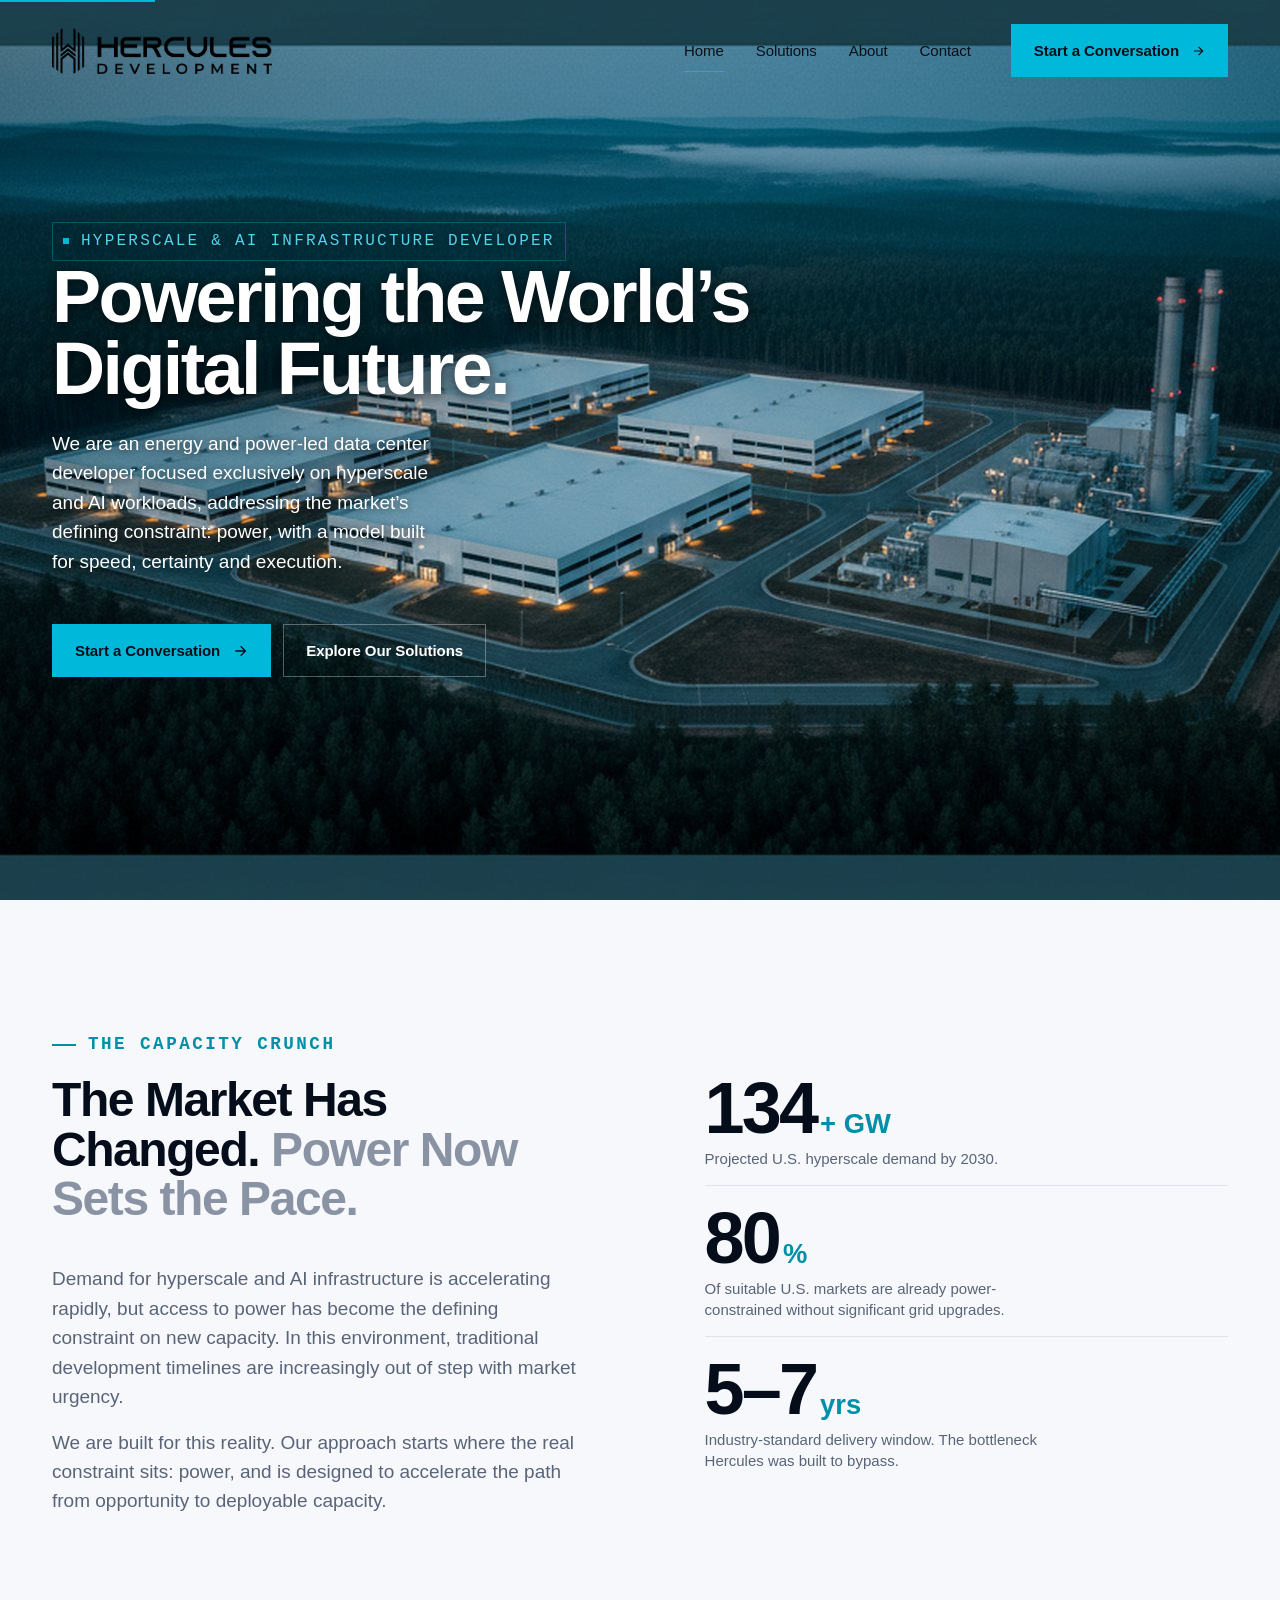
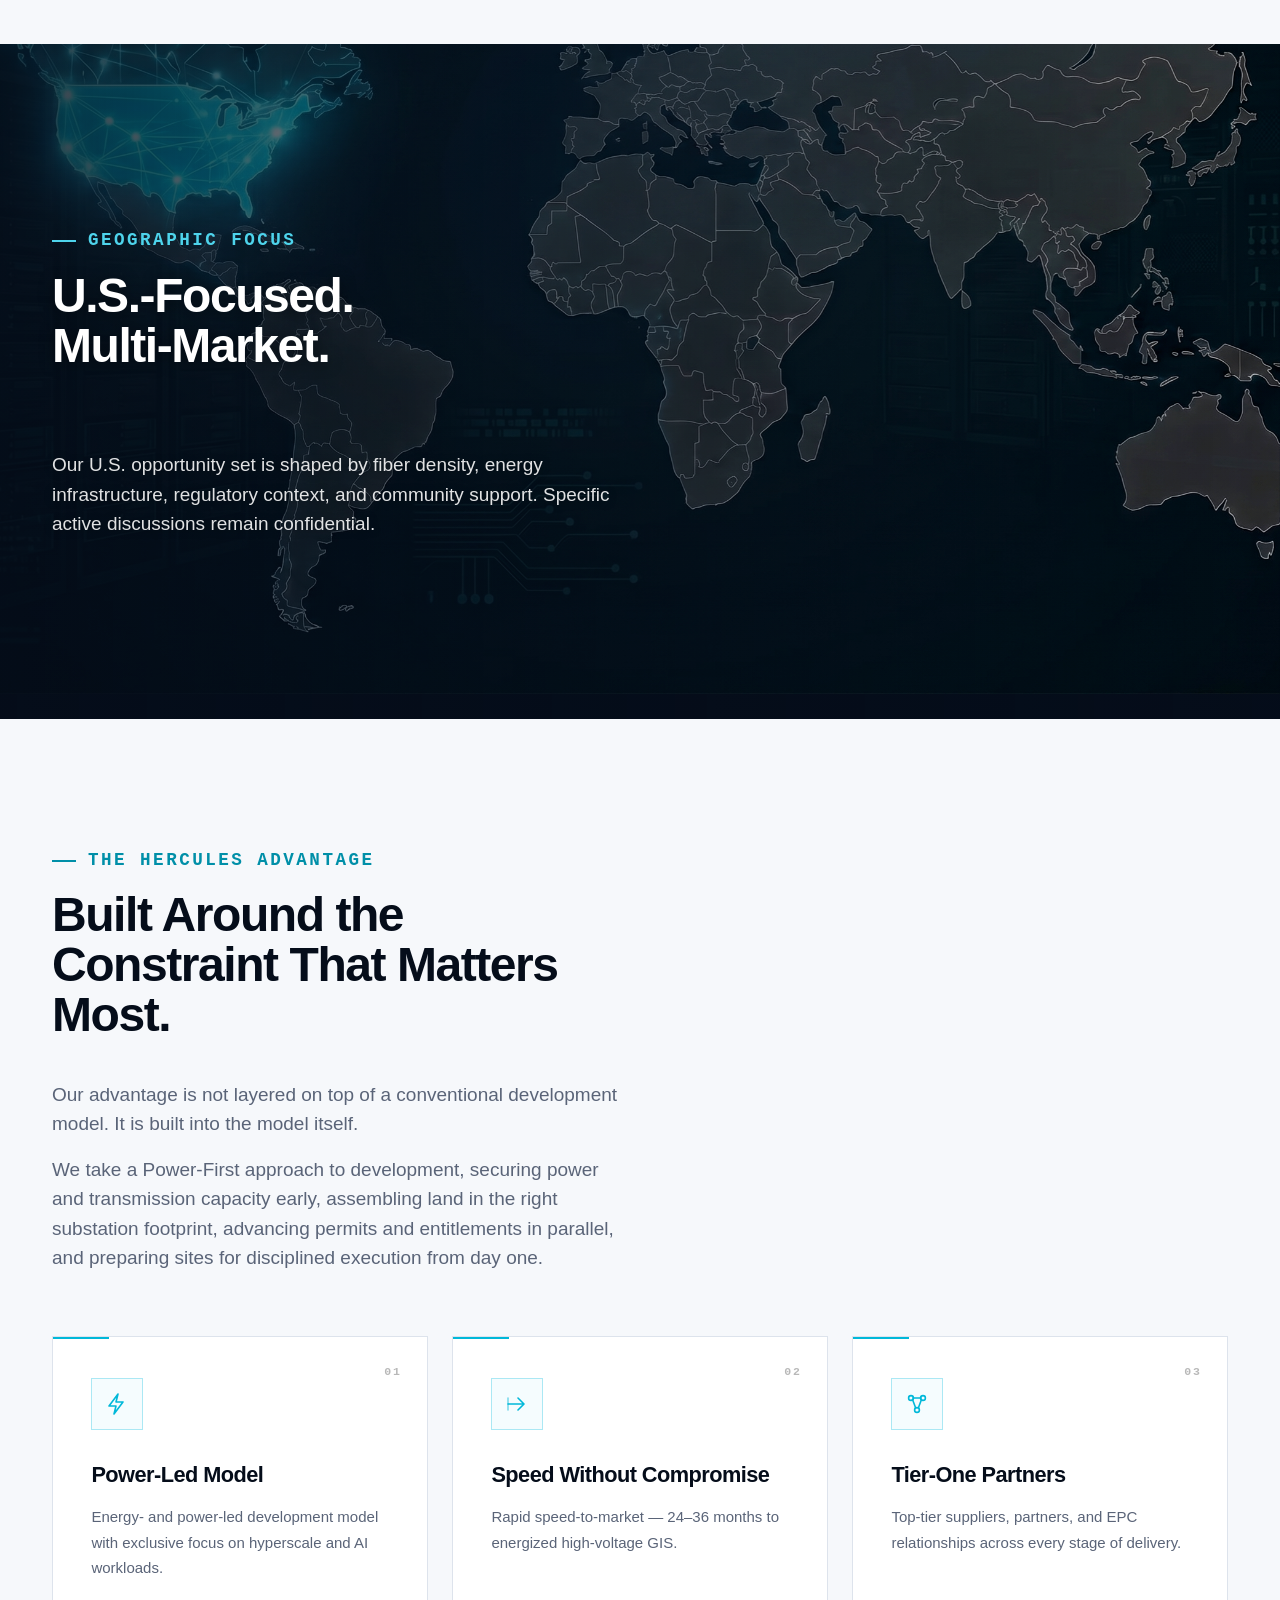
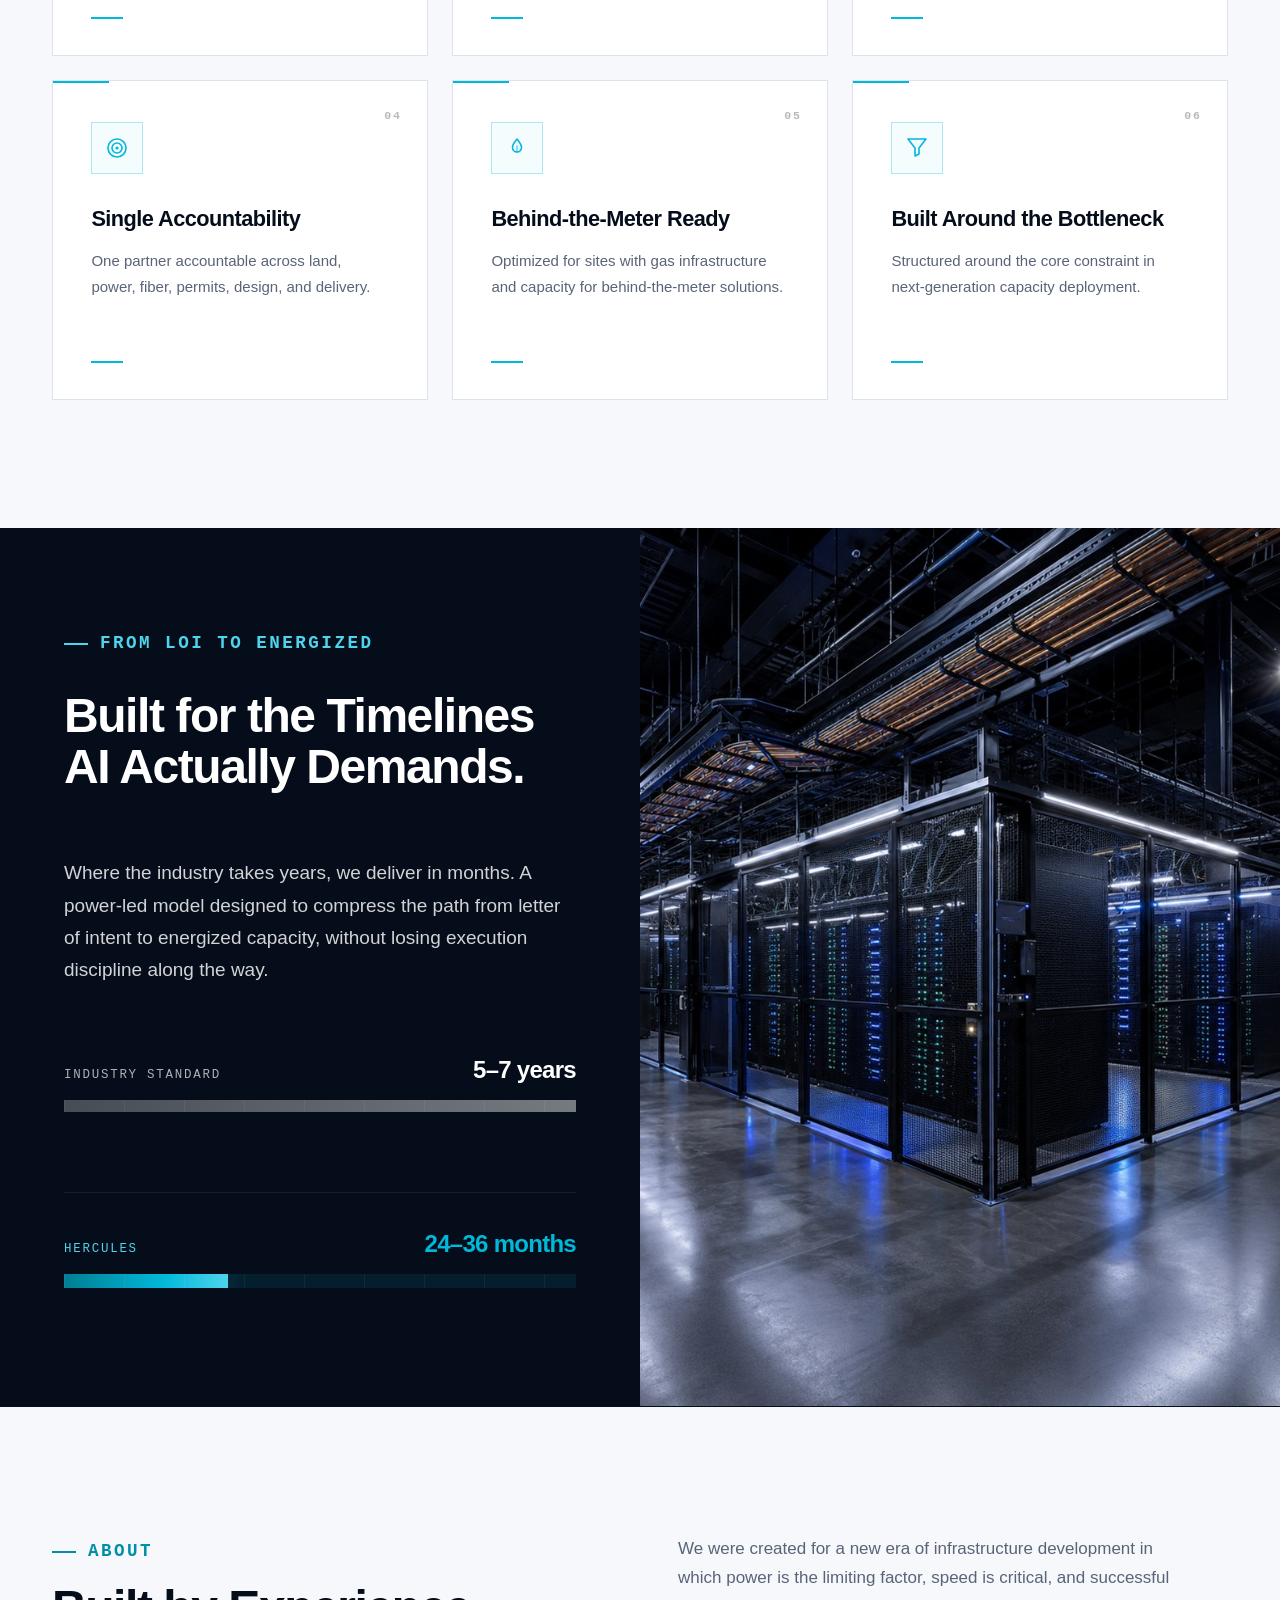
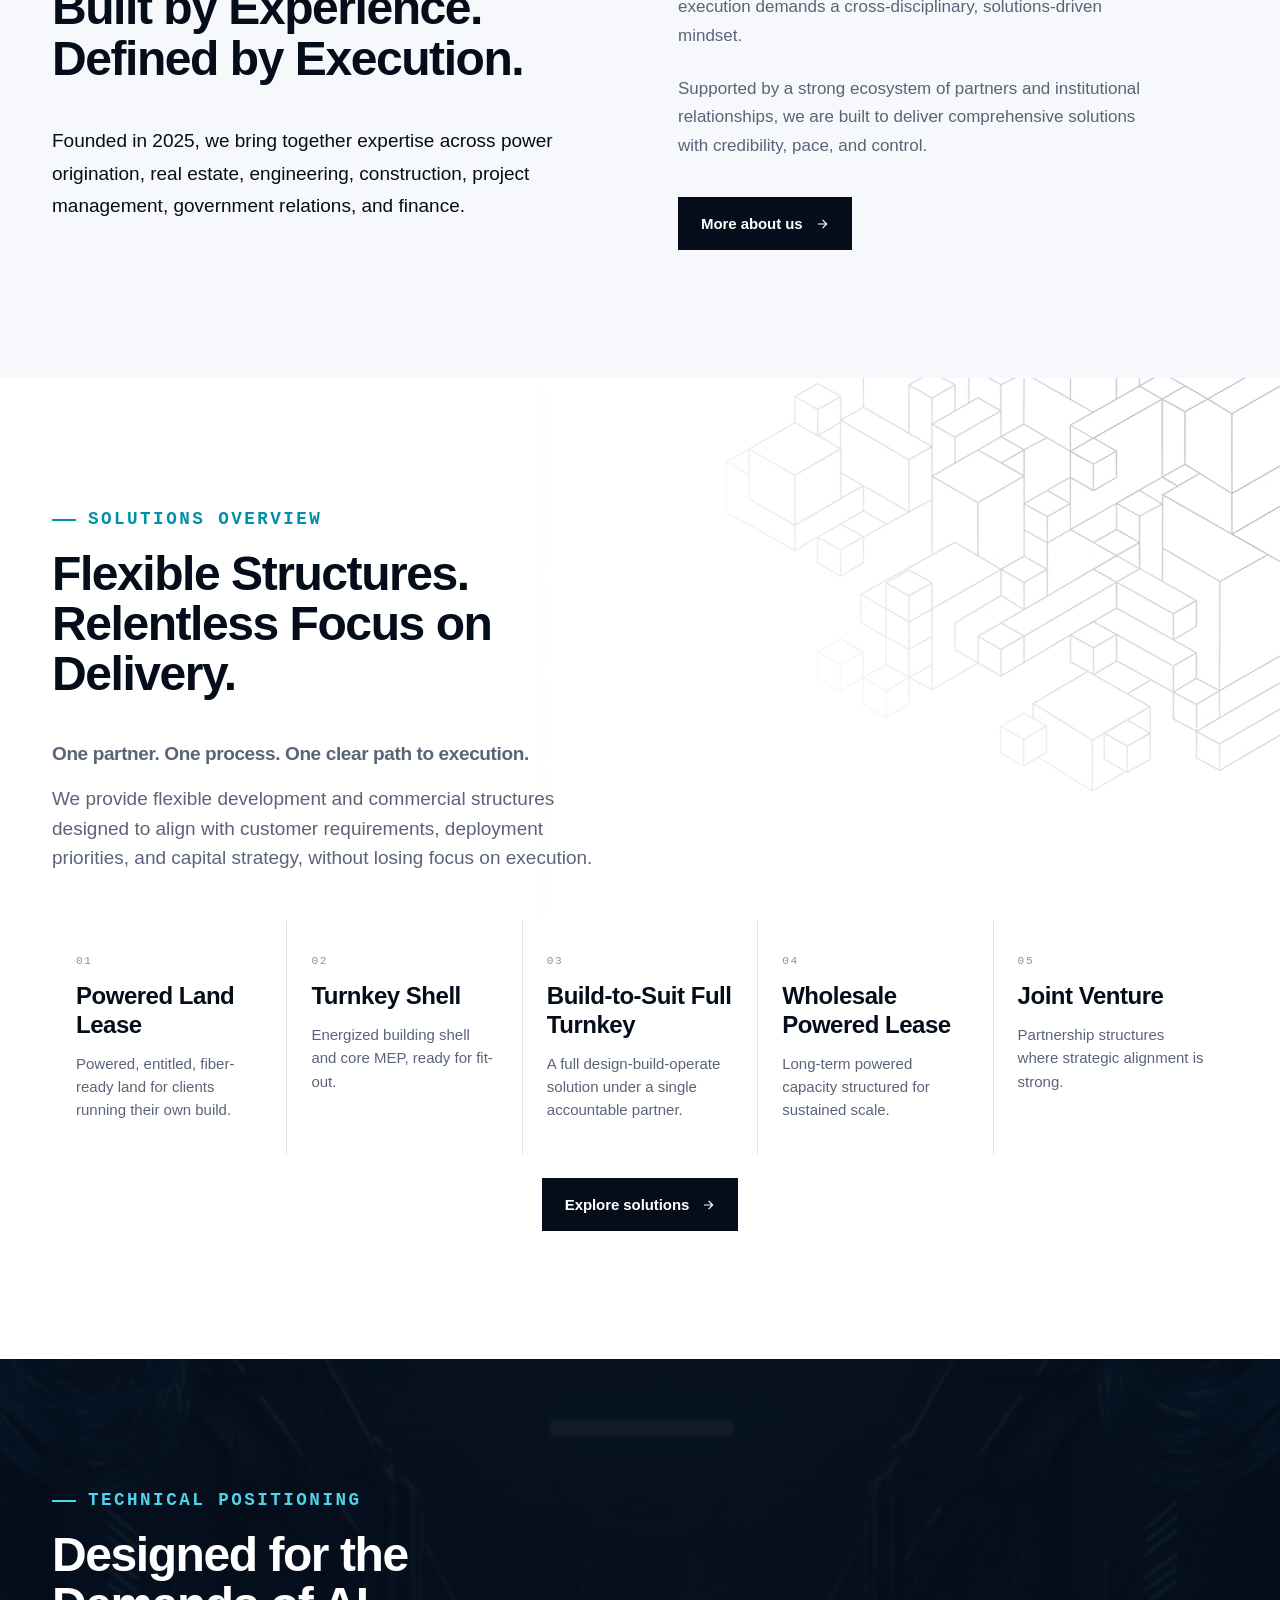
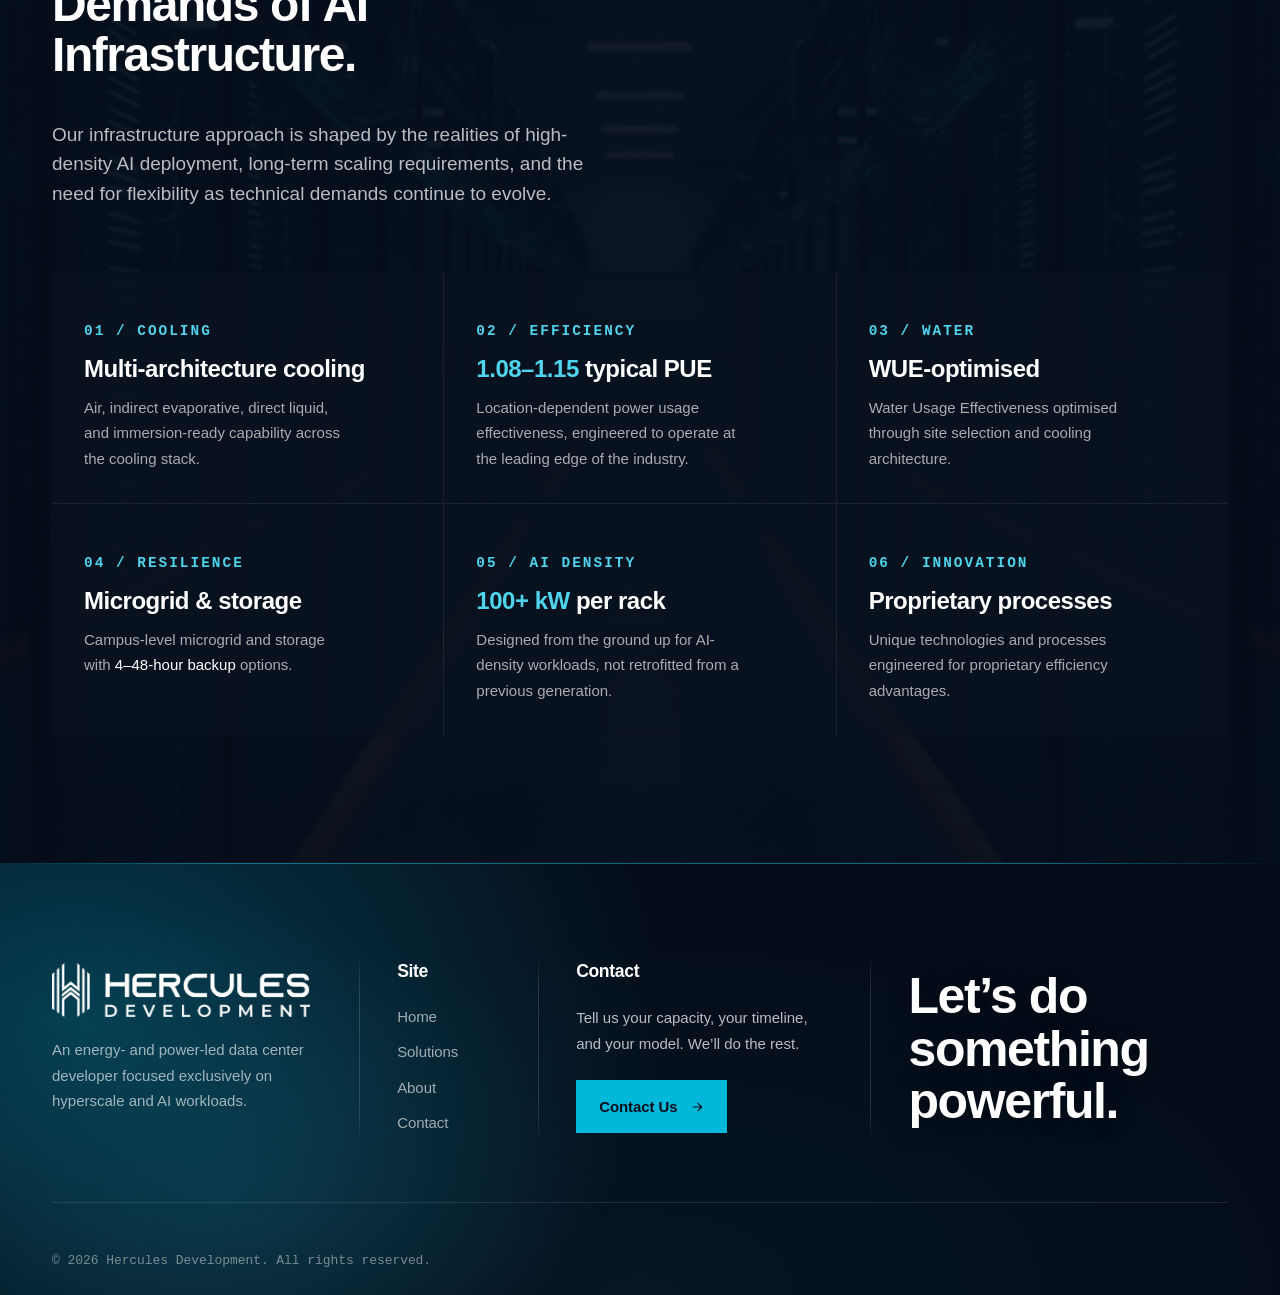
==== index.html @ 0f52dad1 "Initial commit — Hercules Development bespoke v3" ====
<!doctype html>
<html lang="en">
<head>
  <meta charset="utf-8">
  <meta name="viewport" content="width=device-width,initial-scale=1">
  <title>Hercules Development — Powering the World&rsquo;s Digital Future</title>
  <meta name="description" content="An energy and power-led data center developer focused exclusively on hyperscale and AI workloads. Built for speed, certainty, and execution.">
  <link rel="icon" type="image/png" href="images/logo.png">
  <link rel="preconnect" href="https://fonts.googleapis.com">
  <link rel="preconnect" href="https://fonts.gstatic.com" crossorigin>
  <link rel="stylesheet" href="css/app.css">
</head>
<body class="page-home">

<a href="#main" class="skip">Skip to content</a>

<!-- nav -->
<header class="nav nav--floating">
  <div class="frame nav__inner">
    <a href="index.html" class="nav__brand" aria-label="Hercules Development home">
      <img src="images/logo/hercules-logo-full-white.png" alt="Hercules Development">
    </a>
    <nav class="nav__links" aria-label="Primary">
      <a href="index.html" class="nav__link" aria-current="page">Home</a>
      <a href="solutions.html" class="nav__link">Solutions</a>
      <a href="about.html" class="nav__link">About</a>
      <a href="contact.html" class="nav__link">Contact</a>
      <a href="contact.html" class="btn btn--primary nav__cta">Start a Conversation<svg class="btn__arrow" width="14" height="14" viewBox="0 0 24 24" fill="none" stroke="currentColor" stroke-width="2"><path d="M5 12h14M13 5l7 7-7 7"/></svg></a>
    </nav>
    <button class="nav-toggle" aria-expanded="false" aria-controls="mobile-drawer" aria-label="Open menu">
      <span></span><span></span><span></span>
    </button>
  </div>
</header>

<div class="nav-mobile" id="mobile-drawer" aria-hidden="true">
  <a href="index.html">Home</a>
  <a href="solutions.html">Solutions</a>
  <a href="about.html">About</a>
  <a href="contact.html">Contact</a>
</div>

<main id="main">

  <!-- hero -->
  <section class="hero">
    <div class="hero__media">
      <video src="video/video.mp4" poster="images/hero-campus.jpg" muted autoplay loop playsinline preload="auto" aria-hidden="true"></video>
    </div>
    <div class="frame hero__inner">
      <div>
        <span class="tag reveal reveal--up">Hyperscale & AI Infrastructure Developer</span>
        <h1 class="hero__heading">Powering the World&rsquo;s<br>Digital Future.</h1>
        <p class="hero__sub reveal reveal--up">We are an energy and power-led data center developer focused exclusively on hyperscale and AI workloads, addressing the market&rsquo;s defining constraint: power, with a model built for speed, certainty and execution.</p>
        <div class="hero__actions reveal reveal--up">
          <a href="contact.html" class="btn btn--primary">Start a Conversation<svg class="btn__arrow" width="16" height="16" viewBox="0 0 24 24" fill="none" stroke="currentColor" stroke-width="2"><path d="M5 12h14M13 5l7 7-7 7"/></svg></a>
          <a href="solutions.html" class="btn btn--ghost">Explore Our Solutions</a>
        </div>
      </div>
    </div>
  </section>

  <!-- capacity crunch -->
  <section class="stage stage--paper2 capacity-section">
    <div class="frame">
      <div class="capacity-split">
        <div class="capacity-split__copy reveal reveal--left">
          <span class="eyebrow">The Capacity Crunch</span>
          <h2>The Market Has Changed. <span class="h2-mute">Power Now Sets the Pace.</span></h2>
          <p class="lede">Demand for hyperscale and AI infrastructure is accelerating rapidly, but access to power has become the defining constraint on new capacity. In this environment, traditional development timelines are increasingly out of step with market urgency.</p>
          <p class="lede" style="margin-top: var(--s-4)">We are built for this reality. Our approach starts where the real constraint sits: power, and is designed to accelerate the path from opportunity to deployable capacity.</p>
        </div>
        <div class="capacity-stats stagger stagger--up">
          <div class="capacity-stats__row">
            <div class="megastat__num" data-target="134" data-suffix="<sup>+ GW</sup>">134<sup>+ GW</sup></div>
            <div class="megastat__lbl">Projected U.S. hyperscale demand by 2030.</div>
          </div>
          <div class="capacity-stats__row">
            <div class="megastat__num" data-target="80" data-suffix="<sup>%</sup>">80<sup>%</sup></div>
            <div class="megastat__lbl">Of suitable U.S. markets are already power-constrained without significant grid upgrades.</div>
          </div>
          <div class="capacity-stats__row">
            <div class="megastat__num" data-target="7" data-prefix="5&ndash;" data-suffix="<sup>yrs</sup>">5&ndash;7<sup>yrs</sup></div>
            <div class="megastat__lbl">Industry-standard delivery window. The bottleneck Hercules was built to bypass.</div>
          </div>
        </div>
      </div>
    </div>
  </section>

  <!-- US-focused, multi-market — map with overlaid heading + parallax -->
  <section class="map-section">
    <figure class="worldmap worldmap--hero" aria-label="Stylised map indicating United States geographic focus">
      <img class="worldmap__base" src="images/us-map.jpg" alt="" aria-hidden="true" data-parallax data-parallax-range="320">
      <div class="worldmap__overlay">
        <div class="frame">
          <div class="worldmap__copy reveal reveal--up">
            <span class="eyebrow eyebrow--inv">Geographic Focus</span>
            <h2>U.S.-Focused.<br>Multi-Market.</h2>
            <p class="lede">Our U.S. opportunity set is shaped by fiber density, energy infrastructure, regulatory context, and community support. Specific active discussions remain confidential.</p>
          </div>
        </div>
      </div>
    </figure>
  </section>

  <!-- The Hercules Advantage -->
  <section class="stage stage--paper2 advantage-section">
    <div class="frame">
      <div class="h-stack reveal reveal--up advantage-section__head">
        <span class="eyebrow">The Hercules Advantage</span>
        <h2>Built Around the Constraint That Matters Most.</h2>
        <p class="lede">Our advantage is not layered on top of a conventional development model. It is built into the model itself.</p>
        <p class="lede" style="margin-top: var(--s-4)">We take a Power-First approach to development, securing power and transmission capacity early, assembling land in the right substation footprint, advancing permits and entitlements in parallel, and preparing sites for disciplined execution from day one.</p>
      </div>
      <div class="advantage stagger stagger--up">
        <article class="advantage__cell" data-num="01">
          <span class="advantage__icon" aria-hidden="true">
            <svg viewBox="0 0 24 24" fill="none" stroke="currentColor" stroke-width="1.6" stroke-linecap="round" stroke-linejoin="round"><path d="M13 2 4 14h7l-2 8 9-12h-7l2-8z"/></svg>
          </span>
          <h3 class="advantage__title">Power-Led Model</h3>
          <p class="advantage__text">Energy- and power-led development model with exclusive focus on hyperscale and AI workloads.</p>
          <span class="advantage__rule" aria-hidden="true"></span>
        </article>
        <article class="advantage__cell" data-num="02">
          <span class="advantage__icon" aria-hidden="true">
            <svg viewBox="0 0 24 24" fill="none" stroke="currentColor" stroke-width="1.6" stroke-linecap="round" stroke-linejoin="round"><path d="M3 12h14M13 6l6 6-6 6"/><path d="M3 6v12" opacity="0.5"/></svg>
          </span>
          <h3 class="advantage__title">Speed Without Compromise</h3>
          <p class="advantage__text">Rapid speed-to-market &mdash; 24&ndash;36 months to energized high-voltage GIS.</p>
          <span class="advantage__rule" aria-hidden="true"></span>
        </article>
        <article class="advantage__cell" data-num="03">
          <span class="advantage__icon" aria-hidden="true">
            <svg viewBox="0 0 24 24" fill="none" stroke="currentColor" stroke-width="1.6" stroke-linecap="round" stroke-linejoin="round"><circle cx="6" cy="6" r="2.4"/><circle cx="18" cy="6" r="2.4"/><circle cx="12" cy="18" r="2.4"/><path d="M7.5 7.5l3 8M16.5 7.5l-3 8M8 6h8"/></svg>
          </span>
          <h3 class="advantage__title">Tier-One Partners</h3>
          <p class="advantage__text">Top-tier suppliers, partners, and EPC relationships across every stage of delivery.</p>
          <span class="advantage__rule" aria-hidden="true"></span>
        </article>
        <article class="advantage__cell" data-num="04">
          <span class="advantage__icon" aria-hidden="true">
            <svg viewBox="0 0 24 24" fill="none" stroke="currentColor" stroke-width="1.6" stroke-linecap="round" stroke-linejoin="round"><circle cx="12" cy="12" r="9"/><circle cx="12" cy="12" r="5"/><circle cx="12" cy="12" r="1.6" fill="currentColor" stroke="none"/></svg>
          </span>
          <h3 class="advantage__title">Single Accountability</h3>
          <p class="advantage__text">One partner accountable across land, power, fiber, permits, design, and delivery.</p>
          <span class="advantage__rule" aria-hidden="true"></span>
        </article>
        <article class="advantage__cell" data-num="05">
          <span class="advantage__icon" aria-hidden="true">
            <svg viewBox="0 0 24 24" fill="none" stroke="currentColor" stroke-width="1.6" stroke-linecap="round" stroke-linejoin="round"><path d="M12 3c2.5 3 4.5 5.5 4.5 8.5a4.5 4.5 0 1 1-9 0c0-3 2-5.5 4.5-8.5z"/><path d="M12 10v6" opacity="0.55"/></svg>
          </span>
          <h3 class="advantage__title">Behind-the-Meter Ready</h3>
          <p class="advantage__text">Optimized for sites with gas infrastructure and capacity for behind-the-meter solutions.</p>
          <span class="advantage__rule" aria-hidden="true"></span>
        </article>
        <article class="advantage__cell" data-num="06">
          <span class="advantage__icon" aria-hidden="true">
            <svg viewBox="0 0 24 24" fill="none" stroke="currentColor" stroke-width="1.6" stroke-linecap="round" stroke-linejoin="round"><path d="M3 3h18l-7 9v6l-4 2v-8L3 3z"/></svg>
          </span>
          <h3 class="advantage__title">Built Around the Bottleneck</h3>
          <p class="advantage__text">Structured around the core constraint in next-generation capacity deployment.</p>
          <span class="advantage__rule" aria-hidden="true"></span>
        </article>
      </div>
    </div>
  </section>

  <!-- From LOI to Energized — text left, full-bleed interior image right -->
  <section class="speed-section">
    <div class="speed-section__grid">
      <div class="speed-section__text reveal reveal--left">
        <span class="eyebrow eyebrow--inv">From LOI to Energized</span>
        <h2>Built for the Timelines AI Actually Demands.</h2>
        <p class="lede">Where the industry takes years, we deliver in months. A power-led model designed to compress the path from letter of intent to energized capacity, without losing execution discipline along the way.</p>
        <div class="compare compare--stacked" aria-label="Speed comparison">
          <div class="compare__row">
            <div class="compare__row-head">
              <span class="compare__label">Industry standard</span>
              <span class="compare__val">5&ndash;7 years</span>
            </div>
            <div class="compare__bar" style="--fill: 100%"><div class="compare__fill"></div></div>
          </div>
          <div class="compare__row compare__row--us">
            <div class="compare__row-head">
              <span class="compare__label">Hercules</span>
              <span class="compare__val">24&ndash;36 months</span>
            </div>
            <div class="compare__bar" style="--fill: 32%"><div class="compare__fill"></div></div>
          </div>
        </div>
      </div>
      <div class="speed-section__media reveal reveal--right">
        <img src="images/hcinterior.jpg" alt="">
      </div>
    </div>
  </section>

  <!-- About preview — light section, centred text, no image -->
  <section class="stage stage--paper2 about-section--split">
    <div class="frame">
      <div class="about-split">
        <div class="about-split__left reveal reveal--left">
          <span class="eyebrow">About</span>
          <h2>Built by Experience. Defined by Execution.</h2>
          <p class="lede">Founded in 2025, we bring together expertise across power origination, real estate, engineering, construction, project management, government relations, and finance.</p>
        </div>
        <div class="about-split__right reveal reveal--right">
          <p>We were created for a new era of infrastructure development in which power is the limiting factor, speed is critical, and successful execution demands a cross-disciplinary, solutions-driven mindset.</p>
          <p>Supported by a strong ecosystem of partners and institutional relationships, we are built to deliver comprehensive solutions with credibility, pace, and control.</p>
          <a href="about.html" class="btn btn--ink about-split__cta">More about us<svg class="btn__arrow" width="14" height="14" viewBox="0 0 24 24" fill="none" stroke="currentColor" stroke-width="2"><path d="M5 12h14M13 5l7 7-7 7"/></svg></a>
        </div>
      </div>
    </div>
  </section>

  <!-- solutions overview -->
  <section class="stage solutions-section">
    <div class="solutions-section__pattern" aria-hidden="true"></div>
    <div class="frame">
      <div class="h-stack reveal reveal--right">
        <span class="eyebrow">Solutions Overview</span>
        <h2>Flexible Structures.<br> Relentless Focus on Delivery.</h2>
        <p class="lede closing-line reveal reveal--up">One partner. One process. One clear path to execution.</p>
        <p class="lede">We provide flexible development and commercial structures designed to align with customer requirements, deployment priorities, and capital strategy, without losing focus on execution.</p>
      </div>
      <div class="options stagger stagger--up">
        <article class="option">
          <span class="option__num">1</span>
          <h3 class="option__title">Powered Land Lease</h3>
          <p class="option__text">Powered, entitled, fiber-ready land for clients running their own build.</p>
        </article>
        <article class="option">
          <span class="option__num">2</span>
          <h3 class="option__title">Turnkey Shell</h3>
          <p class="option__text">Energized building shell and core MEP, ready for fit-out.</p>
        </article>
        <article class="option">
          <span class="option__num">3</span>
          <h3 class="option__title">Build-to-Suit Full Turnkey</h3>
          <p class="option__text">A full design-build-operate solution under a single accountable partner.</p>
        </article>
        <article class="option">
          <span class="option__num">4</span>
          <h3 class="option__title">Wholesale Powered Lease</h3>
          <p class="option__text">Long-term powered capacity structured for sustained scale.</p>
        </article>
        <article class="option">
          <span class="option__num">5</span>
          <h3 class="option__title">Joint Venture</h3>
          <p class="option__text">Partnership structures where strategic alignment is strong.</p>
        </article>
      </div>
      <div class="reveal reveal--up" style="margin-top: var(--s-5); display: flex; justify-content: center;">
        <a href="solutions.html" class="btn btn--ink">Explore solutions<svg class="btn__arrow" width="14" height="14" viewBox="0 0 24 24" fill="none" stroke="currentColor" stroke-width="2"><path d="M5 12h14M13 5l7 7-7 7"/></svg></a>
      </div>
    </div>
  </section>

  <!-- technical positioning -->
  <section class="stage stage--inv" style="background-image: linear-gradient(rgba(5,13,26,0.94), rgba(5,13,26,0.97)), url('images/racks-detail.jpg'); background-size: cover; background-position: center;">
    <div class="frame">
      <div class="h-stack reveal reveal--left">
        <span class="eyebrow eyebrow--inv">Technical Positioning</span>
        <h2>Designed for the Demands of AI Infrastructure.</h2>
        <p class="lede" style="color: rgba(255,255,255,0.72)">Our infrastructure approach is shaped by the realities of high-density AI deployment, long-term scaling requirements, and the need for flexibility as technical demands continue to evolve.</p>
      </div>
      <ul class="tech-grid stagger stagger--up">
        <li class="tech-card">
          <span class="tech-card__index">01 / Cooling</span>
          <h3 class="tech-card__label">Multi-architecture cooling</h3>
          <p class="tech-card__body">Air, indirect evaporative, direct liquid, and immersion-ready capability across the cooling stack.</p>
        </li>
        <li class="tech-card">
          <span class="tech-card__index">02 / Efficiency</span>
          <h3 class="tech-card__label"><span class="tech-card__metric">1.08&ndash;1.15</span> typical PUE</h3>
          <p class="tech-card__body">Location-dependent power usage effectiveness, engineered to operate at the leading edge of the industry.</p>
        </li>
        <li class="tech-card">
          <span class="tech-card__index">03 / Water</span>
          <h3 class="tech-card__label">WUE-optimised</h3>
          <p class="tech-card__body">Water Usage Effectiveness optimised through site selection and cooling architecture.</p>
        </li>
        <li class="tech-card">
          <span class="tech-card__index">04 / Resilience</span>
          <h3 class="tech-card__label">Microgrid &amp; storage</h3>
          <p class="tech-card__body">Campus-level microgrid and storage with <span class="tech-card__inline">4&ndash;48&#8209;hour backup</span> options.</p>
        </li>
        <li class="tech-card">
          <span class="tech-card__index">05 / AI Density</span>
          <h3 class="tech-card__label"><span class="tech-card__metric">100+ kW</span> per rack</h3>
          <p class="tech-card__body">Designed from the ground up for AI-density workloads, not retrofitted from a previous generation.</p>
        </li>
        <li class="tech-card">
          <span class="tech-card__index">06 / Innovation</span>
          <h3 class="tech-card__label">Proprietary processes</h3>
          <p class="tech-card__body">Unique technologies and processes engineered for proprietary efficiency advantages.</p>
        </li>
      </ul>
    </div>
  </section>

</main>

<!-- foot -->
<footer class="foot foot--4col">
  <div class="frame">
    <div class="foot__grid">
      <div class="foot__col foot__brand">
        <img src="images/logo/hercules-logo-full-white.png" alt="Hercules Development">
        <p>An energy- and power-led data center developer focused exclusively on hyperscale and AI workloads.</p>
      </div>
      <div class="foot__col foot__nav">
        <h4>Site</h4>
        <ul>
          <li><a href="index.html">Home</a></li>
          <li><a href="solutions.html">Solutions</a></li>
          <li><a href="about.html">About</a></li>
          <li><a href="contact.html">Contact</a></li>
        </ul>
      </div>
      <div class="foot__col foot__contact">
        <h4>Contact</h4>
        <p>Tell us your capacity, your timeline, and your model. We&rsquo;ll do the rest.</p>
        <a href="contact.html" class="btn btn--primary foot__cta-btn">Contact Us<svg class="btn__arrow" width="14" height="14" viewBox="0 0 24 24" fill="none" stroke="currentColor" stroke-width="2"><path d="M5 12h14M13 5l7 7-7 7"/></svg></a>
      </div>
      <div class="foot__col foot__statement">
        <p class="foot__statement-heading">Let&rsquo;s do something powerful.</p>
      </div>
    </div>
    <div class="foot__bottom">
      <span>&copy; <script>document.write(new Date().getFullYear())</script>&nbsp;Hercules Development. All rights reserved.</span>
    </div>
  </div>
</footer>

<script src="js/app.js"></script>
</body>
</html>
---- css/app.css ----
/* =============================================================
   Hercules Development — bespoke build
   No framework. Single file. Token-driven.
   ============================================================= */

/* Geometric pattern in the top-right of the Solutions Overview section */
.solutions-section {
  position: relative;
  overflow: hidden;
}
.solutions-section > .frame {
  position: relative;
  z-index: 1;
}
.solutions-section__pattern {
  position: absolute;
  top: 0;
  right: 0;
  width: clamp(380px, 58%, 920px);
  aspect-ratio: 4 / 3;
  background-image: url("../images/pattern-isometric.png");
  background-size: contain;
  background-position: top right;
  background-repeat: no-repeat;
  opacity: 0.95;
  mix-blend-mode: multiply;
  pointer-events: none;
  z-index: 0;
}
@media (max-width: 720px) {
  .solutions-section__pattern {
    width: 80%;
    opacity: 0.45;
  }
}

/* =============================================================
   Solutions — Delivery Pathways alternating rows with deepening teal
   ============================================================= */
.delivery-section { position: relative; }
.delivery-rows {
  margin-top: var(--s-8);
  display: grid;
  gap: 0;
  border-top: 1px solid var(--line);
}
.delivery-row {
  display: grid;
  grid-template-columns: 1fr 1fr;
  align-items: stretch;
  min-height: clamp(280px, 32vw, 360px);
  border-bottom: 1px solid var(--line);
}
.delivery-row__text {
  display: flex;
  flex-direction: column;
  justify-content: center;
  align-items: flex-start;
  gap: var(--s-3);
  padding: clamp(40px, 5vw, 80px) clamp(28px, 4vw, 64px);
  background: var(--paper);
}
.delivery-row__category {
  font-family: var(--mono);
  font-size: 0.8rem;
  font-weight: 600;
  letter-spacing: var(--tr-meta);
  text-transform: uppercase;
  color: var(--signal-2);
}
.delivery-row__title {
  font-family: var(--display);
  font-size: clamp(1.5rem, 2.4vw, 2.125rem);
  font-weight: 700;
  letter-spacing: -0.025em;
  line-height: 1.12;
  color: var(--ink);
  margin: var(--s-2) 0 var(--s-3) 0;
  max-width: 22ch;
}
.delivery-row__body {
  color: var(--text-mute);
  font-size: var(--t-md);
  line-height: var(--lh-loose);
  margin: 0;
  max-width: 44ch;
}
.delivery-row__panel {
  position: relative;
  display: grid;
  place-items: center;
  overflow: hidden;
}
.delivery-row__big {
  font-family: var(--display);
  font-size: clamp(8rem, 16vw, 14rem);
  font-weight: 800;
  letter-spacing: -0.06em;
  line-height: 0.85;
  color: rgba(255, 255, 255, 0.5);
  user-select: none;
}
/* Progressive teal — lightest at top, full signal at bottom */
.delivery-row--01 .delivery-row__panel { background: #d6f1f7; }
.delivery-row--01 .delivery-row__big   { color: rgba(0, 143, 168, 0.35); }
.delivery-row--02 .delivery-row__panel { background: #a8e1ec; }
.delivery-row--02 .delivery-row__big   { color: rgba(0, 143, 168, 0.42); }
.delivery-row--03 .delivery-row__panel { background: #6dcedf; }
.delivery-row--03 .delivery-row__big   { color: rgba(0, 143, 168, 0.50); }
.delivery-row--04 .delivery-row__panel { background: #2bbed4; }
.delivery-row--04 .delivery-row__big   { color: rgba(255, 255, 255, 0.42); }
.delivery-row--05 .delivery-row__panel { background: var(--signal); }
.delivery-row--05 .delivery-row__big   { color: rgba(255, 255, 255, 0.55); }

/* Mobile / single-column fallback */
@media (max-width: 760px) {
  .delivery-row,
  .delivery-row--02,
  .delivery-row--04 { grid-template-columns: 1fr; min-height: 0; }
  .delivery-row__panel { aspect-ratio: 16 / 7; }
  /* On mobile, panel always renders first regardless of source order */
  .delivery-row { display: flex; flex-direction: column; }
  .delivery-row__panel { order: -1; }
  .delivery-row__big { font-size: clamp(5rem, 18vw, 8rem); }
}

/* =============================================================
   About — 2x2 grid of stylised cells with hairline cross dividers
   ============================================================= */
.about-grid-section { position: relative; padding-block: clamp(72px, 10vw, var(--s-10)); }
.about-grid {
  display: grid;
  grid-template-columns: 1fr;
  gap: 0;
}
@media (min-width: 880px) {
  .about-grid { grid-template-columns: 1fr 1fr; }
}
.about-cell {
  position: relative;
  padding: clamp(40px, 5vw, 72px) clamp(28px, 3.5vw, 56px);
  display: flex;
  flex-direction: column;
  gap: var(--s-4);
  isolation: isolate;
}
.about-cell .eyebrow { margin-bottom: var(--s-3); }
.about-cell__title {
  font-family: var(--display);
  font-size: clamp(1.6rem, 2.4vw, 2.125rem) !important;
  line-height: 1.12 !important;
  letter-spacing: -0.025em;
  color: var(--ink);
  margin: 0 0 var(--s-3) 0 !important;
  max-width: 22ch;
}
.about-cell__lede {
  font-size: var(--t-lg);
  color: var(--ink);
  font-weight: 500;
  line-height: var(--lh-loose);
  margin: 0;
  max-width: 44ch;
}
.about-cell p {
  color: var(--text-mute);
  line-height: var(--lh-loose);
  margin: 0;
  max-width: 48ch;
}
/* horizontal & vertical hairlines (drawn with pseudo-elements so they always span full cells) */
@media (min-width: 880px) {
  .about-cell:nth-child(odd)::after {
    content: "";
    position: absolute;
    top: clamp(40px, 5vw, 72px);
    bottom: clamp(40px, 5vw, 72px);
    right: 0;
    width: 1px;
    background: var(--line);
  }
  .about-cell:nth-child(-n+2)::before {
    content: "";
    position: absolute;
    left: clamp(28px, 3.5vw, 56px);
    right: clamp(28px, 3.5vw, 56px);
    bottom: 0;
    height: 1px;
    background: var(--line);
  }
}

/* =============================================================
   Contact — ph--media hero + 2-col form/aside layout
   ============================================================= */
.contact-section { background: var(--paper-2); }
.contact-grid {
  display: grid;
  grid-template-columns: 1fr;
  gap: clamp(40px, 5vw, 96px);
  align-items: start;
}
@media (min-width: 980px) {
  .contact-grid {
    grid-template-columns: 1.55fr 1fr;
  }
}
.contact-grid__form { position: relative; }
.contact-grid__form .eyebrow { margin-bottom: var(--s-3); }
.contact-grid__form h2 {
  font-size: clamp(1.875rem, 2.6vw, 2.5rem) !important;
  line-height: 1.1 !important;
  margin: 0 0 var(--s-4) 0 !important;
  max-width: 22ch;
}
.contact-grid__lede {
  color: var(--text-mute);
  max-width: 56ch;
  margin: 0 0 var(--s-7);
}
.contact-grid__submit {
  margin-top: var(--s-5);
  width: fit-content;
}
.contact-grid__note {
  color: var(--text-faint);
  font-size: var(--t-xs);
  margin: var(--s-4) 0 0;
}

/* "What to expect" sidebar */
.contact-grid__aside {
  position: relative;
  padding: clamp(28px, 3vw, 44px);
  background: var(--paper);
  border: 1px solid var(--line);
  border-left: 3px solid var(--signal);
}
@media (min-width: 980px) {
  .contact-grid__aside {
    position: sticky;
    top: calc(46px + var(--s-7));      /* stick below the nav while form scrolls */
  }
}
.contact-grid__aside .eyebrow { margin-bottom: var(--s-3); }
.contact-grid__aside-title {
  font-family: var(--display);
  font-size: clamp(1.25rem, 1.6vw, 1.5rem);
  font-weight: 700;
  letter-spacing: -0.02em;
  line-height: 1.18;
  color: var(--ink);
  margin: 0 0 var(--s-5) 0;
}
.contact-aside-list {
  display: grid;
  gap: var(--s-5);
  list-style: none;
  padding: 0;
  margin: 0;
}
.contact-aside-list li {
  display: grid;
  grid-template-columns: 40px 1fr;
  gap: var(--s-4);
  align-items: start;
}
.contact-aside-list__num {
  font-family: var(--display);
  font-size: 1.25rem;
  font-weight: 700;
  letter-spacing: -0.02em;
  color: var(--signal);
  line-height: 1;
  padding-top: 2px;
}
.contact-aside-list li strong {
  display: block;
  font-family: var(--display);
  font-weight: 600;
  font-size: var(--t-md);
  color: var(--ink);
  line-height: 1.2;
  margin-bottom: var(--s-2);
}
.contact-aside-list li p {
  color: var(--text-mute);
  font-size: var(--t-sm);
  line-height: var(--lh-loose);
  margin: 0;
  max-width: 40ch;
}

/* Bolder form field borders (2.5px) + better focus state */
.form--bold .field input,
.form--bold .field textarea {
  border: 2.5px solid var(--line) !important;
  background: var(--paper) !important;
  padding: 14px 16px !important;
  font-size: var(--t-md);
  color: var(--ink);
  transition: border-color 200ms, box-shadow 200ms;
}
.form--bold .field input:hover,
.form--bold .field textarea:hover { border-color: rgba(0, 184, 217, 0.55) !important; }
.form--bold .field input:focus,
.form--bold .field textarea:focus {
  border-color: var(--signal) !important;
  outline: none !important;
  box-shadow: 0 0 0 3px rgba(0, 184, 217, 0.16);
}
.form--bold .field label {
  font-family: var(--mono);
  font-size: 0.72rem;
  font-weight: 600;
  letter-spacing: var(--tr-meta);
  text-transform: uppercase;
  color: var(--text-mute);
  margin-bottom: var(--s-2);
  display: block;
}
.form--bold .form__row {
  display: grid;
  grid-template-columns: 1fr;
  gap: var(--s-4);
  margin-bottom: var(--s-4);
}
@media (min-width: 640px) {
  .form--bold .form__row { grid-template-columns: 1fr 1fr; gap: var(--s-5); }
}
.form--bold .field--full { margin-bottom: 0; }

/* Spacer below contact hero on desktop so the form-card overlap doesn't crash the footer */
@media (min-width: 980px) {
  .contact-hero + .foot--4col {
    padding-top: calc(clamp(80px, 10vw, 160px) + clamp(64px, 7vw, 96px));
  }
}

/* Centered contact hero */
.ph__inner--centered {
  display: block;
  text-align: center;
  max-width: 820px;
  margin-left: auto;
  margin-right: auto;
}
.ph__inner--centered .ph__sub {
  margin-left: auto;
  margin-right: auto;
  max-width: 64ch;
  margin-bottom: clamp(40px, 5vw, 72px);
}
.ph__inner--centered h1,
.ph__inner--centered .tag {
  margin-left: auto;
  margin-right: auto;
}
.ph__inner--centered h1 { max-width: none; }
.contact-ph--centered { padding-bottom: clamp(120px, 14vw, 200px); }

/* Encapsulated form card, overlapping the hero */
.contact-section--card { background: var(--paper-2); }
.contact-section--card .frame { position: relative; }
.contact-card {
  position: relative;
  max-width: 760px;
  margin: clamp(-260px, -18vw, -160px) auto 0;
  background: var(--paper);
  border: 1px solid var(--line);
  border-top: 3px solid var(--signal);
  padding: clamp(28px, 4vw, 56px);
  box-shadow: 0 30px 80px -30px rgba(0, 0, 0, 0.35), 0 12px 30px -12px rgba(0, 0, 0, 0.18);
  z-index: 2;
}
.contact-card .eyebrow { margin-bottom: var(--s-3); display: block; }
.contact-card h2 {
  font-size: clamp(1.875rem, 2.6vw, 2.5rem) !important;
  line-height: 1.1 !important;
  margin: 0 0 var(--s-4) 0 !important;
  max-width: 22ch;
}
.contact-card__lede {
  color: var(--text-mute);
  max-width: 56ch;
  margin: 0 0 var(--s-7);
}

/* Hero heading word-by-word animation (blur + lift + fade) */
@keyframes hero-word-in {
  from { opacity: 0; filter: blur(8px); transform: translateY(6px); }
  to   { opacity: 1; filter: blur(0);   transform: translateY(0); }
}
.hero__heading .word {
  display: inline-block;
  opacity: 0;
  white-space: pre;
}
.hero__heading.anim-in .word {
  animation: hero-word-in 0.6s cubic-bezier(0.2, 0.8, 0.2, 1) forwards;
}
@media (prefers-reduced-motion: reduce) {
  .hero__heading .word { opacity: 1 !important; filter: none !important; transform: none !important; animation: none !important; }
}

/* Muted second-half of an h2 (the "Power Now Sets the Pace." styling) */
.h2-mute { color: #8a93a3; }

/* Capacity Crunch — 2-column split: copy left, tightly-stacked stats right */
.capacity-split {
  display: grid;
  grid-template-columns: 1fr;
  gap: var(--s-7);
  align-items: center;          /* vertically centre right column against left text */
}
@media (min-width: 880px) {
  .capacity-split {
    grid-template-columns: 1.1fr 1fr;
    gap: clamp(48px, 6vw, 120px);
  }
}
.capacity-split__copy {
  max-width: 56ch;
}
.capacity-stats {
  display: grid;
  grid-template-columns: 1fr;
  gap: 1px;
  background: var(--line);
}
.capacity-stats__row {
  background: var(--paper-2);
  padding: var(--s-4) 0;        /* tighter vertical padding, no horizontal */
  display: flex;
  flex-direction: column;
  gap: 4px;                     /* tiny gap between number and label */
}
.capacity-stats__row .megastat__num {
  font-size: 4.5rem;            /* user-requested size */
  line-height: 1;
  margin: 0;
  letter-spacing: -0.04em;
}
.capacity-stats__row .megastat__num sup {
  font-size: 0.38em;
  line-height: 1;
}
.capacity-stats__row .megastat__lbl {
  margin-top: 0 !important;
  font-size: var(--t-sm);
  line-height: 1.4;
  color: var(--text-mute);
  max-width: 42ch;
}

/* Hercules Advantage section — paper-2 bg, cards stand on light grey */
.advantage-section { position: relative; }
.stage--paper2 .advantage__cell {
  background: var(--paper);
  border-color: var(--line);
}

/* Universal 40px gap below every H2 */
h2 { margin-bottom: 40px; font-size: 48px !important; line-height: 1.08; }
.h-stack { gap: 0 !important; }
.h-stack p { margin-top: 0 !important; }
.h-stack > .eyebrow { margin-bottom: var(--s-4); }
.h-stack p + p { margin-top: var(--s-4) !important; }

/* Compare bars — stacked variant: label + value on one row, full-width bar below */
.compare--stacked .compare__row {
  display: grid;
  grid-template-columns: 1fr;
  gap: var(--s-3);
  padding-block: var(--s-4);
}
.compare--stacked .compare__row + .compare__row {
  margin-top: var(--s-4);
  padding-top: var(--s-6);
  border-top: 1px solid rgba(255, 255, 255, 0.08);
}
.compare--stacked .compare__row-head {
  display: flex;
  align-items: baseline;
  justify-content: space-between;
  gap: var(--s-4);
}
.compare--stacked .compare__label {
  font-family: var(--mono);
  font-size: 0.78rem;
  letter-spacing: var(--tr-meta);
  text-transform: uppercase;
  color: rgba(255, 255, 255, 0.68);
}
.compare--stacked .compare__row--us .compare__label { color: var(--signal-1); }
.compare--stacked .compare__val {
  font-family: var(--display);
  font-size: var(--t-h4);
  font-weight: 700;
  letter-spacing: var(--tr-tight);
  color: var(--text-inv);
}
.compare--stacked .compare__bar {
  width: 100%;
  height: 12px;
}
.compare--stacked .compare__row--us .compare__bar { height: 14px; }

/* "From LOI to Energized" — dark section, text left, full-bleed data-hall image right */
.speed-section {
  background: var(--ink);
  color: var(--text-inv);
  overflow: hidden;
}
.speed-section__grid {
  display: grid;
  grid-template-columns: 1fr;
  align-items: stretch;
  min-height: clamp(520px, 60vh, 720px);
}
@media (min-width: 880px) {
  .speed-section__grid { grid-template-columns: 1fr 1fr; }
}
.speed-section__text {
  display: flex;
  flex-direction: column;
  align-items: flex-start;
  text-align: left;
  justify-content: center;
  gap: var(--s-5);
  padding: clamp(64px, 8vw, 128px) clamp(24px, 5vw, 80px);
  max-width: 680px;
  margin-left: auto;
  width: 100%;
}
.speed-section__text .eyebrow { margin-bottom: var(--s-2); color: var(--signal-1); }
.speed-section__text h2 {
  color: var(--text-inv);
  font-size: clamp(2rem, 3.2vw, 2.75rem);
  line-height: 1.08;
  max-width: 18ch;
}
.speed-section__text .lede {
  color: rgba(255, 255, 255, 0.82);
  max-width: 52ch;
  line-height: var(--lh-loose);
}
.speed-section__text .compare {
  margin-top: var(--s-5);
  max-width: 520px;
  width: 100%;
}
.speed-section__media {
  position: relative;
  min-height: 380px;
  background: var(--ink-2);
  overflow: hidden;
}
.speed-section__media img {
  position: absolute;
  inset: 0;
  width: 100%;
  height: 100%;
  object-fit: cover;
  object-position: center;
  display: block;
}
@media (max-width: 879px) {
  .speed-section__media { order: -1; min-height: 320px; aspect-ratio: 16 / 10; }
}

/* About preview — light 2-column split (eyebrow+h2+lede left, body+CTA right) */
.about-section--split { background: var(--paper-2); }
.about-split {
  display: grid;
  grid-template-columns: 1fr;
  gap: var(--s-7);
  align-items: start;
}
@media (min-width: 880px) {
  .about-split {
    grid-template-columns: 1fr 1fr;
    gap: clamp(48px, 6vw, 120px);
  }
}
.about-split__left h2 {
  font-size: clamp(2rem, 3.2vw, 2.75rem);
  line-height: 1.08;
  max-width: 18ch;
}
.about-split__left .lede {
  color: var(--ink);
  font-size: var(--t-lg);
  font-weight: 500;
  line-height: var(--lh-loose);
  max-width: 48ch;
  margin-top: 0;
}
.about-split__right {
  display: flex;
  flex-direction: column;
  gap: var(--s-5);
  padding-top: var(--s-7);
}
@media (min-width: 880px) {
  .about-split__right { padding-top: 0; }
}
.about-split__right p {
  color: var(--text-mute);
  line-height: var(--lh-loose);
  max-width: 52ch;
}
.about-split__cta {
  align-self: flex-start;
  margin-top: var(--s-3);
}

/* Final CTA band — 3-column premium footer-style block on dark ink bg */
.cta-band {
  background: var(--ink);
  color: var(--text-inv);
  padding-block: clamp(72px, 9vw, 120px);
  position: relative;
  overflow: hidden;
}
.cta-band::before {
  content: "";
  position: absolute;
  inset: 0;
  background:
    radial-gradient(900px 500px at 18% 22%, rgba(0, 184, 217, 0.08), transparent 60%),
    radial-gradient(800px 500px at 82% 78%, rgba(0, 184, 217, 0.05), transparent 60%);
  pointer-events: none;
}
.cta-band > .frame { position: relative; z-index: 1; }
.cta-band__grid {
  display: grid;
  grid-template-columns: 1fr;
  gap: var(--s-7);
  align-items: start;
}
@media (min-width: 880px) {
  .cta-band__grid {
    grid-template-columns: 1fr 1fr 1fr;
    gap: clamp(40px, 4vw, 80px);
    align-items: stretch;
  }
}
.cta-band__col {
  display: flex;
  flex-direction: column;
  gap: var(--s-4);
}
.cta-band__col--head .cta-band__heading {
  font-family: var(--display);
  font-size: clamp(1.625rem, 2.4vw, 2.125rem);
  font-weight: 700;
  letter-spacing: var(--tr-tight);
  line-height: 1.1;
  color: var(--text-inv);
  margin-bottom: 0 !important;
  max-width: 14ch;
}
.cta-band__col--brand {
  align-items: flex-start;
}
.cta-band__logo {
  height: 50px;
  width: auto;
  display: block;
  margin-bottom: var(--s-3);
}
.cta-band__tag {
  color: rgba(255, 255, 255, 0.7);
  font-size: var(--t-sm);
  line-height: var(--lh-loose);
  max-width: 38ch;
}
.cta-band__col--cta { gap: var(--s-5); }
.cta-band__body {
  color: rgba(255, 255, 255, 0.78);
  font-size: var(--t-sm);
  line-height: var(--lh-loose);
  max-width: 40ch;
}
.cta-band__btn { align-self: flex-start; }
@media (min-width: 880px) {
  .cta-band__col--head { padding-right: var(--s-5); border-right: 1px solid rgba(255, 255, 255, 0.08); }
  .cta-band__col--brand { padding-right: var(--s-5); border-right: 1px solid rgba(255, 255, 255, 0.08); padding-left: var(--s-3); }
  .cta-band__col--cta { padding-left: var(--s-3); }
}

/* Homepage About — left column (text + CTA) + full-bleed image on the right */
.about-section {
  background: var(--paper-2);
  overflow: hidden;
}
.about-section__grid {
  display: grid;
  grid-template-columns: 1fr;
  align-items: stretch;
  min-height: 540px;
}
@media (min-width: 880px) {
  .about-section__grid {
    grid-template-columns: 1fr 1fr;
  }
}
.about-section__text {
  display: flex;
  flex-direction: column;
  align-items: flex-start;
  justify-content: center;
  text-align: left;
  gap: var(--s-4);
  padding: clamp(64px, 8vw, 128px) clamp(24px, 5vw, 80px);
  max-width: 680px;
  margin-left: auto;
  width: 100%;
}
.about-section__text .eyebrow { margin-bottom: var(--s-2); }
.about-section__text h2 {
  font-size: clamp(2rem, 3.2vw, 2.75rem);
  line-height: 1.08;
  margin-bottom: var(--s-3);
  max-width: 18ch;
}
.about-section__text p {
  color: var(--text-mute);
  line-height: var(--lh-loose);
  max-width: 48ch;
}
.about-section__text p.lede {
  color: var(--ink);
  font-size: var(--t-lg);
  font-weight: 500;
}
.about-section__cta {
  margin-top: var(--s-5);
  align-self: flex-start;
}
.about-section__media {
  position: relative;
  min-height: 360px;
  background: var(--ink-2);
  overflow: hidden;
}
.about-section__media img {
  position: absolute;
  inset: 0;
  width: 100%;
  height: 100%;
  object-fit: cover;
  object-position: center;
  display: block;
}
@media (max-width: 879px) {
  .about-section__media {
    order: -1;
    min-height: 320px;
    aspect-ratio: 16 / 10;
  }
}

/* Legacy .about-preview styles retained as a no-op fallback in case any other doc references it */
.about-preview { display: grid; gap: var(--s-5); }

/* closing line under solutions overview */
.closing-line {
  margin: var(--s-7) 0 0;
  max-width: 100%;
  text-align: left;
  font-family: var(--display);
  font-size: clamp(1.25rem, 2vw, 1.625rem);
  font-weight: 600;
  letter-spacing: var(--tr-snug);
  color: var(--ink);
  opacity: 0;
  transform: translateY(20px);
  transition: opacity 800ms cubic-bezier(0.22,1,0.36,1), transform 800ms cubic-bezier(0.22,1,0.36,1);
}
.closing-line.in {
  opacity: 1;
  transform: none;
}

/* Hercules Advantage on light bg — override the dark default (legacy .why styles kept for compat) */
.why--light .why__row {
  border-top-color: var(--line);
}
.why--light .why__row:last-child {
  border-bottom-color: var(--line);
}
.why--light .why__text {
  color: var(--ink);
}
.why--light .why__mark {
  color: var(--signal);
  font-size: 1.6rem;
  line-height: 1;
  padding-top: 6px;
  text-align: left;
  font-family: var(--display);
}

/* Advantage grid — premium editorial card design for the 6 Hercules Advantage items */
.advantage {
  margin-top: var(--s-8);
  display: grid;
  grid-template-columns: 1fr;
  gap: var(--s-4);
}
@media (min-width: 720px) {
  .advantage { grid-template-columns: 1fr 1fr; gap: var(--s-5); }
}
@media (min-width: 1024px) {
  .advantage { grid-template-columns: repeat(3, minmax(0, 1fr)); gap: var(--s-5); }
}
.advantage__cell {
  position: relative;
  padding: clamp(32px, 3.2vw, 48px) clamp(28px, 3vw, 40px) clamp(56px, 5vw, 72px);
  background: var(--paper);
  border: 1px solid var(--line);
  overflow: hidden;
  display: flex;
  flex-direction: column;
  align-items: flex-start;
  text-align: left;
  gap: var(--s-4);
  isolation: isolate;
  min-height: 320px;
}
/* Top accent rule — short signal-cyan line */
.advantage__cell::before {
  content: "";
  position: absolute;
  top: 0;
  left: 0;
  width: 56px;
  height: 2px;
  background: var(--signal);
  z-index: 1;
}
/* Mono index label "01–06" in the top-right corner */
.advantage__cell::after {
  content: attr(data-num);
  position: absolute;
  top: clamp(20px, 2vw, 28px);
  right: clamp(20px, 2vw, 28px);
  font-family: var(--mono);
  font-size: 0.72rem;
  font-weight: 600;
  letter-spacing: var(--tr-meta);
  color: rgba(0, 0, 0, 0.28);
  z-index: 1;
}
.advantage__icon {
  width: 52px;
  height: 52px;
  display: grid;
  place-items: center;
  color: var(--signal);
  border: 1px solid rgba(0, 184, 217, 0.30);
  background: rgba(0, 184, 217, 0.04);
  margin-bottom: var(--s-4);
  flex-shrink: 0;
}
.advantage__icon svg { width: 24px; height: 24px; }
.advantage__title {
  font-family: var(--display);
  font-size: clamp(1.3rem, 1.7vw, 1.5rem);
  font-weight: 700;
  color: var(--ink);
  letter-spacing: -0.025em;
  line-height: 1.18;
  text-align: left;
  margin: 0;
  max-width: none;
  align-self: stretch;
}
.advantage__text {
  color: var(--text-mute);
  font-size: var(--t-sm);
  line-height: var(--lh-loose);
  text-align: left;
  margin: 0;
  max-width: none;
  flex: 1;
}
.advantage__rule {
  position: absolute;
  left: clamp(28px, 3vw, 40px);
  bottom: clamp(28px, 3vw, 36px);
  width: 32px;
  height: 2px;
  background: var(--signal);
}

/* Reveal-friendly initial state for cells inside .stagger */
.stagger .advantage__cell { opacity: 0; transform: translateY(20px); transition: opacity 800ms cubic-bezier(0.22,1,0.36,1), transform 800ms cubic-bezier(0.22,1,0.36,1); }
.stagger.in .advantage__cell { opacity: 1; transform: translateY(0); }
.stagger.in .advantage__cell:nth-child(1) { transition-delay: 0ms; }
.stagger.in .advantage__cell:nth-child(2) { transition-delay: 60ms; }
.stagger.in .advantage__cell:nth-child(3) { transition-delay: 120ms; }
.stagger.in .advantage__cell:nth-child(4) { transition-delay: 180ms; }
.stagger.in .advantage__cell:nth-child(5) { transition-delay: 240ms; }
.stagger.in .advantage__cell:nth-child(6) { transition-delay: 300ms; }

/* Tech-grid: 6 editorial cards (icon + index + label + body) on the dark Tech Positioning bg */
.tech-grid {
  margin-top: var(--s-8);
  display: grid;
  grid-template-columns: 1fr;
  gap: 1px;
  background: rgba(255, 255, 255, 0.08);
  list-style: none;
  padding: 0;
}
@media (min-width: 720px) { .tech-grid { grid-template-columns: 1fr 1fr; } }
@media (min-width: 1080px) { .tech-grid { grid-template-columns: repeat(3, 1fr); } }
.tech-card {
  position: relative;
  background: rgba(5, 13, 26, 0.78);
  backdrop-filter: blur(2px);
  padding: var(--s-7) var(--s-6) var(--s-6);
  display: flex;
  flex-direction: column;
  gap: var(--s-3);
  isolation: isolate;
}
.tech-card__index {
  font-family: var(--mono);
  font-size: 0.9rem;
  font-weight: 600;
  letter-spacing: var(--tr-meta);
  text-transform: uppercase;
  color: var(--signal-1);
}
.tech-card__label {
  font-family: var(--display);
  font-size: var(--t-h4);
  font-weight: 700;
  letter-spacing: var(--tr-snug);
  line-height: 1.18;
  color: var(--text-inv);
  margin: 0;
  max-width: 22ch;
}
.tech-card__metric {
  font-variant-numeric: tabular-nums;
  color: var(--signal-1);
}
.tech-card__body {
  color: rgba(255, 255, 255, 0.65);
  font-size: var(--t-sm);
  line-height: var(--lh-loose);
  max-width: 32ch;
  margin: 0;
}
.tech-card__inline {
  color: var(--text-inv);
  font-weight: 500;
  white-space: nowrap;
}

/* Centred footer variant (kept as fallback for other pages) */
.foot--center {
  text-align: center;
}
.foot--center .foot__brand {
  display: flex;
  flex-direction: column;
  align-items: center;
  gap: var(--s-4);
  margin-bottom: var(--s-7);
}
.foot--center .foot__brand img {
  margin-bottom: 0;
}
.foot--center .foot__brand p {
  max-width: 56ch;
  margin: 0 auto;
}
.foot--center .foot__bottom {
  justify-content: center;
  text-align: center;
}

/* =============================================================
   4-column footer — premium dark band with glow + full-height dividers
   ============================================================= */
.foot--4col {
  position: relative;
  background: var(--ink);
  color: var(--text-inv);
  padding-block: clamp(80px, 9vw, 128px) var(--s-7);
  overflow: hidden;
  isolation: isolate;
}
/* Layered radial glow on the left — strong, premium, not pathetic */
.foot--4col::before {
  content: "";
  position: absolute;
  inset: 0;
  background:
    radial-gradient(900px 700px at 6% 35%, rgba(0, 184, 217, 0.28), transparent 65%),
    radial-gradient(500px 400px at 18% 75%, rgba(78, 212, 236, 0.10), transparent 70%),
    radial-gradient(1100px 600px at 50% 100%, rgba(0, 184, 217, 0.05), transparent 60%);
  pointer-events: none;
  z-index: 0;
}
/* Thin signal-coloured rule at the top of the footer */
.foot--4col::after {
  content: "";
  position: absolute;
  top: 0;
  left: 0;
  right: 0;
  height: 1px;
  background: linear-gradient(90deg, transparent 0%, rgba(0, 184, 217, 0.55) 18%, rgba(0, 184, 217, 0.55) 82%, transparent 100%);
  z-index: 1;
}
.foot--4col > .frame { position: relative; z-index: 2; }

.foot--4col .foot__grid {
  display: grid;
  grid-template-columns: 1fr;
  align-items: stretch;       /* all columns share the same height */
  padding-bottom: clamp(48px, 5vw, 80px);
  border-bottom: 1px solid rgba(255, 255, 255, 0.10);
  margin-bottom: var(--s-5);
  gap: var(--s-7);
}
@media (min-width: 880px) {
  .foot--4col .foot__grid {
    grid-template-columns: 1.2fr 0.7fr 1.3fr 1.4fr;
    gap: 0;
  }
}

.foot--4col .foot__col {
  display: flex;
  flex-direction: column;
  align-items: flex-start;
  justify-content: flex-start;
  gap: 0;
  position: relative;
  padding-block: var(--s-1);
}
@media (min-width: 880px) {
  .foot--4col .foot__col {
    padding-inline: clamp(28px, 3vw, 56px);
  }
  .foot--4col .foot__col:first-child  { padding-left: 0; }
  .foot--4col .foot__col:last-child   { padding-right: 0; }
  /* Full-height divider on every column except the first */
  .foot--4col .foot__col + .foot__col::before {
    content: "";
    position: absolute;
    top: 0;
    bottom: 0;
    left: 0;
    width: 1px;
    background: linear-gradient(180deg,
      rgba(255, 255, 255, 0.04) 0%,
      rgba(255, 255, 255, 0.14) 18%,
      rgba(255, 255, 255, 0.14) 82%,
      rgba(255, 255, 255, 0.04) 100%);
  }
}

/* Column 1 — brand */
.foot--4col .foot__brand img {
  height: 54px;
  width: auto;
  max-width: none;
  flex-shrink: 0;
  display: block;
  object-fit: contain;
  margin: 0 0 20px 0;
}
.foot--4col .foot__brand p {
  color: rgba(255, 255, 255, 0.62);
  font-size: var(--t-sm);
  line-height: var(--lh-loose);
  max-width: 32ch;
  margin: 0;
}

/* Column heading style — used by both Site + Contact for consistent rhythm */
.foot--4col .foot__nav h4,
.foot--4col .foot__contact h4 {
  font-family: var(--display);
  font-size: 1.1rem;
  font-weight: 700;
  letter-spacing: var(--tr-snug);
  color: var(--text-inv);
  text-transform: none;
  line-height: 1;
  margin: 0 0 24px 0 !important;
  padding: 0;
}

/* Column 2 — site nav */
.foot--4col .foot__nav ul {
  display: flex;
  flex-direction: column;
  gap: var(--s-3);
  margin: 0;
  padding: 0;
  list-style: none;
}
.foot--4col .foot__nav a {
  color: rgba(255, 255, 255, 0.62);
  font-size: var(--t-sm);
  letter-spacing: -0.005em;
  transition: color 200ms;
}
.foot--4col .foot__nav a:hover { color: var(--signal-1); }

/* Column 3 — contact CTA */
.foot--4col .foot__contact p {
  color: rgba(255, 255, 255, 0.72);
  font-size: var(--t-sm);
  line-height: var(--lh-loose);
  max-width: 28ch;
  margin: 0 0 24px 0;
}
.foot--4col .foot__cta-btn { align-self: flex-start; }

/* Column 4 — display statement */
.foot--4col .foot__statement {
  justify-content: center;
}
.foot--4col .foot__statement-heading {
  font-family: var(--display);
  font-size: 3.125rem;
  font-weight: 700;
  letter-spacing: -0.028em;
  line-height: 1.05;
  color: var(--text-inv);
  max-width: 14ch;
  margin: 0;
  text-shadow: 0 2px 24px rgba(0, 0, 0, 0.35);
}
@media (max-width: 879px) {
  .foot--4col .foot__statement-heading { font-size: 2.25rem; }
}

.foot--4col .foot__bottom {
  display: flex;
  justify-content: flex-start;
  color: rgba(255, 255, 255, 0.45);
  font-size: var(--t-xs);
  letter-spacing: -0.005em;
}

/* Hide cyan radial gradients under the map (the "blue bar" the user reported) */
.map-stage::before {
  background: none !important;
}

/* Map section — standalone, no .map-stage/.stage--inv inheritance baggage */
.map-section {
  position: relative;
  background: var(--ink);
  overflow: hidden;
}
.worldmap--hero {
  position: relative;
  margin: 0 !important;
  width: 100% !important;
  max-width: none !important;
  padding: 0;
  min-height: clamp(520px, 75vh, 820px);
  overflow: hidden;
}
.worldmap--hero .worldmap__base {
  position: absolute;
  inset: -20% 0 -20% 0;
  width: 100%;
  height: 140%;
  object-fit: cover;
  object-position: center;
  will-change: transform;
  transform: translate3d(0, 0, 0);
  z-index: 0;
  /* No mask — the image is the section background. Image's intrinsic dark navy fills the section. */
}
.worldmap--hero::after {
  /* left-side darkening for headline legibility */
  content: "";
  position: absolute;
  inset: 0;
  background: linear-gradient(90deg, rgba(5,13,26,0.78) 0%, rgba(5,13,26,0.45) 45%, rgba(5,13,26,0.10) 100%);
  pointer-events: none;
  z-index: 1;
}
.worldmap__overlay {
  position: relative;
  z-index: 2;
  display: flex;
  align-items: center;
  width: 100%;
  min-height: clamp(520px, 75vh, 820px);
  padding-block: clamp(96px, 12vw, 160px);
}
.worldmap__overlay .frame { width: 100%; }
.worldmap__copy h2 {
  color: var(--text-inv);
  font-size: clamp(2rem, 4vw, 3.5rem);
  letter-spacing: var(--tr-tight);
  max-width: 18ch;
  text-shadow: 0 2px 16px rgba(0,0,0,0.45);
}
.worldmap__copy .lede {
  color: rgba(255, 255, 255, 0.88);
  max-width: 56ch;
  text-shadow: 0 1px 8px rgba(0,0,0,0.4);
  padding-top:40px;
}

@import url('https://fonts.googleapis.com/css2?family=Inter+Tight:wght@500;600;700;800;900&family=Inter:wght@400;500;600;700&family=IBM+Plex+Mono:wght@400;500;600&display=swap');

/* ---------- 1. tokens ---------- */
:root {
  /* surface */
  --ink:        #050d1a;
  --ink-2:      #0a1628;
  --ink-3:      #14233d;
  --paper:      #ffffff;
  --paper-2:    #f6f8fb;
  --paper-3:    #eceff4;
  --line:       #dde3ec;
  --line-soft:  #eef1f5;

  /* type */
  --text:       #1a2332;
  --text-mute:  #5a6478;
  --text-faint: #8a93a3;
  --text-inv:   #ffffff;

  /* accent */
  --signal:     #00b8d9;
  --signal-1:   #4ed4ec;
  --signal-2:   #008fa8;

  /* font stacks */
  --display: 'Inter Tight', -apple-system, BlinkMacSystemFont, 'Segoe UI', sans-serif;
  --sans:    'Inter', -apple-system, BlinkMacSystemFont, 'Segoe UI', sans-serif;
  --mono:    'IBM Plex Mono', 'SF Mono', Menlo, monospace;

  /* type scale — fluid clamp() pairs */
  --t-xs:  0.8125rem;
  --t-sm:  0.9375rem;
  --t-base: 1rem;
  --t-md:  1.0625rem;
  --t-lg:  1.1875rem;
  --t-xl:  1.375rem;
  --t-h4:  clamp(1.25rem, 1vw + 1rem, 1.5rem);
  --t-h3:  clamp(1.5rem,  1.4vw + 1rem, 1.875rem);
  --t-h2:  clamp(2rem,    2.5vw + 1rem, 3rem);
  --t-h1:  clamp(2.5rem,  4.5vw + 1rem, 5rem);
  --t-mega:clamp(3rem,   8vw + 1rem,  9rem);

  /* leading */
  --lh-tight: 1.04;
  --lh-snug:  1.18;
  --lh-body:  1.55;
  --lh-loose: 1.7;

  /* tracking */
  --tr-tight:  -0.03em;
  --tr-snug:   -0.02em;
  --tr-zero:    0;
  --tr-meta:    0.14em;

  /* space — 8pt baseline */
  --s-1:  4px;
  --s-2:  8px;
  --s-3:  12px;
  --s-4:  16px;
  --s-5:  24px;
  --s-6:  32px;
  --s-7:  48px;
  --s-8:  64px;
  --s-9:  96px;
  --s-10: 128px;
  --s-11: 160px;

  /* layout */
  --gutter: clamp(1.25rem, 4vw, 2rem);
  --frame:  1240px;
  --measure: 64ch;

  /* motion */
  --ease-out:  cubic-bezier(0.16, 1, 0.3, 1);
  --ease-in:   cubic-bezier(0.4, 0, 0.84, 0);
  --ease-soft: cubic-bezier(0.45, 0, 0.15, 1);
  --t-fast:    180ms;
  --t-base:    280ms;
  --t-slow:    520ms;
  --t-stage:   900ms;
}

/* ---------- 2. reset ---------- */
*, *::before, *::after { box-sizing: border-box; margin: 0; padding: 0; }
html { -webkit-text-size-adjust: 100%; -webkit-font-smoothing: antialiased; -moz-osx-font-smoothing: grayscale; text-rendering: optimizeLegibility; scroll-behavior: smooth; }
body {
  font-family: var(--sans);
  font-size: var(--t-md);
  line-height: var(--lh-body);
  color: var(--text);
  background: var(--paper);
  overflow-x: hidden;
}
img, svg, video { display: block; max-width: 100%; height: auto; }
a { color: inherit; text-decoration: none; }
button { font: inherit; background: none; border: none; cursor: pointer; color: inherit; }
ul, ol { list-style: none; }
::selection { background: var(--signal); color: var(--ink); }

/* ---------- 3. type defaults ---------- */
h1, h2, h3, h4 {
  font-family: var(--display);
  letter-spacing: var(--tr-snug);
  line-height: var(--lh-snug);
  color: var(--ink);
  font-weight: 700;
}
h1 { font-size: var(--t-h1); letter-spacing: var(--tr-tight); line-height: var(--lh-tight); font-weight: 800; }
h2 { font-size: var(--t-h2); letter-spacing: var(--tr-tight); line-height: var(--lh-tight); }
h3 { font-size: var(--t-h3); }
h4 { font-size: var(--t-h4); }

.eyebrow {
  display: inline-flex;
  align-items: center;
  gap: 12px;
  font-family: var(--mono);
  font-size: 1.1rem;
  font-weight: 700;
  letter-spacing: var(--tr-meta);
  text-transform: uppercase;
  color: var(--signal-2);
  margin-bottom: var(--s-4);
}
.eyebrow::before {
  content: "";
  width: 24px;
  height: 2px;
  background: currentColor;
  flex-shrink: 0;
}
.eyebrow--inv { color: var(--signal-1); }

p { max-width: var(--measure); }
.lede {
  font-size: var(--t-lg);
  color: var(--text-mute);
  line-height: var(--lh-body);
}

/* ---------- 4. layout primitives ---------- */
.frame { max-width: var(--frame); margin-inline: auto; padding-inline: var(--gutter); }
.frame--narrow { max-width: 920px; }
.frame--wide { max-width: 1440px; }

.stage {
  padding-block: clamp(72px, 10vw, var(--s-10));
}
.stage--tight { padding-block: clamp(56px, 7vw, var(--s-9)); }
.stage--inv { background: var(--ink-2); color: var(--text-inv); }
.stage--inv h1, .stage--inv h2, .stage--inv h3, .stage--inv h4 { color: var(--text-inv); }
.stage--paper2 { background: var(--paper-2); }

/* edge rule */
.rule { height: 1px; background: var(--line); border: 0; }
.rule--inv { background: rgba(255, 255, 255, 0.08); }

/* ---------- 5. nav ---------- */
.nav {
  position: fixed;
  top: 0; left: 0; right: 0;
  z-index: 100;
  padding: var(--s-5) 0;
  transition: background var(--t-base) var(--ease-soft), padding var(--t-base) var(--ease-soft), border-color var(--t-base);
  border-bottom: 1px solid transparent;
}
.nav--floating { background: transparent; }
.nav--solid {
  background: rgba(5, 13, 26, 0.92);
  backdrop-filter: saturate(180%) blur(14px);
  -webkit-backdrop-filter: saturate(180%) blur(14px);
  padding: var(--s-3) 0;
  border-bottom-color: rgba(255, 255, 255, 0.06);
}
.nav__inner {
  display: flex;
  align-items: center;
  justify-content: space-between;
  gap: var(--s-6);
}
.nav__brand img { height: 46px; width: auto; display: block; }

/* Homepage-only: while the nav is floating (top of page), use the black logo + black links.
   When scroll switches the nav to .nav--solid the rules below stop applying and the
   default white logo/links reassert themselves. */
.page-home .nav--floating .nav__brand img {
  content: url("../images/logo/hercules-logo-full-black.png");
}
.page-home .nav--floating .nav__link {
  color: #0a0f17;
}
.page-home .nav--floating .nav-toggle span {
  background: #0a0f17;
}
.nav__links {
  display: none;
  align-items: center;
  gap: var(--s-6);
}
@media (min-width: 880px) { .nav__links { display: flex; } }
.nav__link {
  position: relative;
  color: rgba(255, 255, 255, 0.78);
  font-size: var(--t-sm);
  font-weight: 500;
  letter-spacing: -0.005em;
  transition: color var(--t-fast);
  padding-block: var(--s-1);
}
.nav__link:hover { color: var(--text-inv); }
.nav__link[aria-current="page"] { color: var(--text-inv); }
.nav__link[aria-current="page"]::after {
  content: "";
  position: absolute;
  bottom: -6px; left: 0; right: 0;
  height: 1px;
  background: var(--signal);
}
.nav__cta {
  margin-left: var(--s-2);
}

.nav-toggle {
  display: flex;
  flex-direction: column;
  justify-content: center;
  gap: 5px;
  width: 40px;
  height: 40px;
  align-items: center;
  border: 1px solid rgba(255, 255, 255, 0.18);
}
.nav-toggle span {
  width: 18px;
  height: 1.5px;
  background: var(--text-inv);
  transition: transform var(--t-base), opacity var(--t-base);
}
@media (min-width: 880px) { .nav-toggle { display: none; } }

.nav-toggle[aria-expanded="true"] span:nth-child(1) { transform: translateY(6.5px) rotate(45deg); }
.nav-toggle[aria-expanded="true"] span:nth-child(2) { opacity: 0; }
.nav-toggle[aria-expanded="true"] span:nth-child(3) { transform: translateY(-6.5px) rotate(-45deg); }

.nav-mobile {
  position: fixed;
  inset: 0;
  background: var(--ink);
  padding: 96px var(--gutter) var(--s-7);
  display: flex;
  flex-direction: column;
  gap: var(--s-5);
  z-index: 99;
  opacity: 0;
  pointer-events: none;
  transition: opacity var(--t-base);
}
.nav-mobile[aria-hidden="false"] {
  opacity: 1;
  pointer-events: auto;
}
.nav-mobile a {
  font-family: var(--display);
  font-size: 2rem;
  font-weight: 700;
  letter-spacing: var(--tr-snug);
  color: var(--text-inv);
  padding-block: var(--s-3);
  border-bottom: 1px solid rgba(255, 255, 255, 0.08);
}

/* ---------- 6. button ---------- */
.btn {
  display: inline-flex;
  align-items: center;
  gap: var(--s-3);
  padding: 14px 22px;
  font-size: var(--t-sm);
  font-weight: 600;
  letter-spacing: -0.005em;
  border: 1px solid transparent;
  transition: background var(--t-fast), color var(--t-fast), border-color var(--t-fast), transform var(--t-fast);
  cursor: pointer;
  white-space: nowrap;
}
.btn:hover { transform: translateY(-1px); }
.btn--primary {
  background: var(--signal);
  color: var(--ink);
  border-color: var(--signal);
}
.btn--primary:hover { background: var(--signal-1); border-color: var(--signal-1); }
.btn--ghost {
  background: transparent;
  color: var(--text-inv);
  border-color: rgba(255, 255, 255, 0.32);
}
.btn--ghost:hover { background: rgba(255, 255, 255, 0.06); border-color: var(--text-inv); }
.btn--ink {
  background: var(--ink);
  color: var(--text-inv);
  border-color: var(--ink);
}
.btn--ink:hover { background: var(--ink-3); border-color: var(--ink-3); }
.btn__arrow { transition: transform var(--t-fast) var(--ease-out); }
.btn:hover .btn__arrow { transform: translateX(4px); }

/* ---------- 7. hero ---------- */
.hero {
  position: relative;
  min-height: 100svh;
  display: flex;
  align-items: center;
  background: var(--ink);
  color: var(--text-inv);
  overflow: hidden;
  isolation: isolate;
  padding-block: var(--s-9);
}
.hero__media {
  position: absolute;
  inset: 0;
  z-index: -2;
}
.hero__media img,
.hero__media video {
  width: 100%;
  height: 100%;
  object-fit: cover;
  object-position: center 55%;
}
.hero__media::after {
  content: "";
  position: absolute;
  inset: 0;
  background:
    /* heavy flat darkener for strong text contrast */
    linear-gradient(rgba(0, 0, 0, 0.45), rgba(0, 0, 0, 0.45)),
    /* gradient deepens further at top and bottom */
    linear-gradient(180deg, rgba(5, 13, 26, 0.7) 0%, rgba(5, 13, 26, 0.55) 40%, rgba(5, 13, 26, 0.75) 70%, rgba(5, 13, 26, 1) 100%),
    /* faint signal-coloured corner glow */
    radial-gradient(1200px 800px at 82% 18%, rgba(0, 184, 217, 0.06), transparent 60%);
  z-index: -1;
}
.hero__inner {
  width: 100%;
  display: grid;
  grid-template-columns: 1fr;
  gap: var(--s-9);
  align-items: center;
}
.hero__heading {
  font-size: var(--t-h1);
  font-weight: 800;
  letter-spacing: -0.035em;
  line-height: 0.98;
  color: var(--text-inv);
  max-width: 22ch;
  text-shadow:
    0 2px 12px rgba(0, 0, 0, 0.55),
    0 6px 32px rgba(0, 0, 0, 0.45);
}
/* signal class on whole-heading is allowed but mid-sentence highlights are removed */
.hero__heading .signal { color: var(--signal); }
.hero__sub {
  margin-top: var(--s-5);
  font-size: var(--t-lg);
  color: #ffffff;
  max-width: 36ch;
  font-weight: 400;
  text-shadow:
    0 1px 8px rgba(0, 0, 0, 0.6),
    0 4px 24px rgba(0, 0, 0, 0.35);
}
.hero .tag {
  text-shadow: 0 1px 6px rgba(0, 0, 0, 0.55);
}
.hero__meta-val {
  text-shadow: 0 1px 8px rgba(0, 0, 0, 0.5);
}
.hero__meta-key {
  text-shadow: 0 1px 6px rgba(0, 0, 0, 0.55);
}
.hero__actions {
  margin-top: var(--s-7);
  display: flex;
  gap: var(--s-3);
  flex-wrap: wrap;
}
.hero__meta {
  display: grid;
  grid-template-columns: 1fr;
  gap: var(--s-4);
  padding-block: var(--s-5) 0;
  border-top: 1px solid rgba(255, 255, 255, 0.12);
}
@media (min-width: 640px) {
  .hero__meta { grid-template-columns: repeat(2, 1fr); gap: var(--s-6); }
}
.hero__meta-item {
  display: flex;
  flex-direction: column;
  gap: var(--s-1);
}
.hero__meta-key {
  font-family: var(--mono);
  font-size: 0.75rem;
  letter-spacing: var(--tr-meta);
  text-transform: uppercase;
  color: var(--signal-1);
}
.hero__meta-val {
  font-family: var(--display);
  font-size: var(--t-h4);
  font-weight: 600;
  color: var(--text-inv);
  letter-spacing: var(--tr-snug);
}
/* hero corner coordinate label — schematic, not playful */
.hero__coord {
  position: absolute;
  bottom: var(--s-5);
  left: var(--gutter);
  font-family: var(--mono);
  font-size: 0.7rem;
  letter-spacing: var(--tr-meta);
  text-transform: uppercase;
  color: rgba(255, 255, 255, 0.4);
  pointer-events: none;
  display: grid;
  gap: 2px;
  line-height: 1.2;
}
.hero__coord span:nth-child(2) { color: rgba(255, 255, 255, 0.6); }

/* ---------- 8. statement (large) ---------- */
.statement {
  text-align: left;
  padding-block: clamp(80px, 12vw, var(--s-11));
}
.statement__lead {
  font-family: var(--display);
  font-size: clamp(2rem, 4vw, 3.5rem);
  letter-spacing: -0.025em;
  line-height: 1.1;
  font-weight: 600;
  color: var(--ink);
  max-width: 22ch;
}
.statement__lead .mute { color: var(--text-faint); }
.statement__body {
  margin-top: var(--s-7);
  display: grid;
  grid-template-columns: 1fr;
  gap: var(--s-6);
  max-width: 60ch;
  color: var(--text-mute);
  font-size: var(--t-md);
  line-height: var(--lh-loose);
}
@media (min-width: 880px) {
  .statement {
    display: grid;
    grid-template-columns: 1.2fr 1fr;
    gap: var(--s-9);
    align-items: end;
  }
  .statement__body { margin-top: 0; }
}

/* ---------- 9. mega-stats ---------- */
.megastats {
  display: grid;
  grid-template-columns: 1fr;
  gap: 1px;
  background: var(--line);
}
.megastats > * { background: var(--paper-2); padding: var(--s-7) var(--s-6); }
@media (min-width: 760px) {
  .megastats { grid-template-columns: repeat(3, 1fr); }
}
.megastat__num {
  font-family: var(--display);
  font-size: clamp(3rem, 7vw, 5.5rem);
  font-weight: 800;
  letter-spacing: -0.04em;
  line-height: 0.92;
  color: var(--ink);
  display: flex;
  align-items: baseline;
  gap: 4px;
}
.megastat__num sup {
  font-size: 0.4em;
  vertical-align: top;
  font-weight: 600;
  color: var(--signal-2);
  letter-spacing: 0;
}
.megastat__lbl {
  margin-top: var(--s-4);
  font-size: var(--t-sm);
  color: var(--text-mute);
  max-width: 30ch;
  line-height: var(--lh-body);
}
.stage--inv .megastats { background: rgba(255, 255, 255, 0.08); }
.stage--inv .megastats > * { background: var(--ink-2); }
.stage--inv .megastat__num { color: var(--text-inv); }
.stage--inv .megastat__lbl { color: rgba(255, 255, 255, 0.62); }

/* ---------- 10. compare bars ---------- */
.compare {
  display: grid;
  gap: var(--s-7);
  max-width: 980px;
  margin: var(--s-9) auto 0;
}
.compare__row {
  display: grid;
  grid-template-columns: 1fr;
  gap: var(--s-3);
}
@media (min-width: 760px) {
  .compare__row {
    grid-template-columns: 220px 1fr 200px;
    gap: var(--s-6);
    align-items: center;
  }
}
.compare__label {
  font-family: var(--mono);
  font-size: 0.85rem;
  letter-spacing: var(--tr-meta);
  text-transform: uppercase;
  color: rgba(255, 255, 255, 0.55);
}
.compare__row--us .compare__label { color: var(--signal-1); }
.compare__bar {
  position: relative;
  height: 14px;
  overflow: hidden;
  background-color: rgba(255, 255, 255, 0.06);
}
.compare__bar::after {
  content: "";
  position: absolute;
  inset: 0;
  background-image: repeating-linear-gradient(90deg, rgba(255,255,255,0.05) 0 1px, transparent 1px 60px);
  pointer-events: none;
  z-index: 1;
}
.compare__fill {
  display: block;
  position: absolute;
  inset: 0 auto 0 0;
  width: var(--fill, 0%);
  background: linear-gradient(to right, rgba(255,255,255,0.22), rgba(255,255,255,0.42));
  transition: width 1600ms cubic-bezier(0.22, 1, 0.36, 1);
}
.compare__row--us .compare__bar {
  height: 22px;
  background-color: rgba(0, 184, 217, 0.10);
}
.compare__row--us .compare__fill {
  background: linear-gradient(to right, #007e94, #00b8d9 60%, #4ed4ec);
  box-shadow: 0 0 24px rgba(0, 184, 217, 0.35);
}
/* JS-active bars start at zero width; the IO toggle reveals the inline --fill */
.js .compare:not(.compare--in-view) .compare__fill { width: 0% !important; }
.compare__val {
  font-family: var(--display);
  font-size: var(--t-h3);
  font-weight: 700;
  letter-spacing: var(--tr-snug);
  color: rgba(255, 255, 255, 0.92);
}
.compare__row--us .compare__val { color: var(--signal); font-weight: 800; }
@media (min-width: 760px) {
  .compare__val { text-align: right; }
}

/* ---------- 11. process spine ---------- */
.spine {
  display: grid;
  grid-template-columns: 1fr;
  gap: 0;
  margin-top: var(--s-9);
  position: relative;
  counter-reset: step;
}
.spine__step {
  display: grid;
  grid-template-columns: 96px 1fr;
  gap: var(--s-6);
  padding-block: var(--s-7);
  border-top: 1px solid var(--line);
  position: relative;
}
.spine__step:last-child { border-bottom: 1px solid var(--line); }
.spine__num {
  counter-increment: step;
  font-family: var(--mono);
  font-size: 0.85rem;
  letter-spacing: var(--tr-meta);
  color: var(--signal-2);
  font-weight: 500;
}
.spine__num::before { content: "Step " counter(step, decimal-leading-zero); }
.spine__title {
  font-family: var(--display);
  font-size: var(--t-h3);
  font-weight: 700;
  letter-spacing: var(--tr-snug);
  color: var(--ink);
  margin-bottom: var(--s-3);
  max-width: 28ch;
}
.spine__text {
  color: var(--text-mute);
  font-size: var(--t-md);
  line-height: var(--lh-loose);
  max-width: 56ch;
}
@media (min-width: 760px) {
  .spine__step { grid-template-columns: 140px 1fr; padding-block: var(--s-8); }
}

/* ---------- 12. capability strip (single point of accountability) ---------- */
.cap {
  display: grid;
  grid-template-columns: repeat(2, 1fr);
  gap: 1px;
  background: rgba(255, 255, 255, 0.08);
  margin-top: var(--s-7);
}
.cap__cell {
  background: var(--ink-2);
  padding: var(--s-7) var(--s-5);
  display: flex;
  flex-direction: column;
  gap: var(--s-3);
}
@media (min-width: 760px) { .cap { grid-template-columns: repeat(3, minmax(0, 1fr)); } }
@media (min-width: 1024px) { .cap { grid-template-columns: repeat(6, minmax(0, 1fr)); } }
.cap__icon { color: var(--signal); }
.cap__icon svg { width: 24px; height: 24px; }
.cap__name {
  font-family: var(--display);
  font-size: var(--t-md);
  font-weight: 700;
  color: var(--text-inv);
  letter-spacing: var(--tr-snug);
}
.cap__sub {
  font-size: var(--t-xs);
  color: rgba(255, 255, 255, 0.55);
  line-height: var(--lh-body);
}

/* ---------- 13. options grid ---------- */
.options {
  display: grid;
  grid-template-columns: 1fr;
  gap: var(--s-4);
  margin-top: var(--s-7);
}
@media (min-width: 720px) { .options { grid-template-columns: repeat(2, minmax(0, 1fr)); } }
@media (min-width: 1024px) { .options { grid-template-columns: repeat(5, minmax(0, 1fr)); gap: 1px; background: var(--line); } }
.option {
  background: var(--paper);
  padding: var(--s-6) var(--s-5);
  display: flex;
  flex-direction: column;
  gap: var(--s-3);
  position: relative;
  transition: background var(--t-base), transform var(--t-base);
  border: 1px solid var(--line);
}
@media (min-width: 1024px) {
  .option { border: 0; }
}
.option:hover { background: var(--paper-2); }
.option__num {
  font-family: var(--mono);
  font-size: 0.7rem;
  letter-spacing: var(--tr-meta);
  color: var(--text-faint);
}
.option__num::before { content: "0"; }
.option__title {
  font-family: var(--display);
  font-size: var(--t-h4);
  font-weight: 700;
  color: var(--ink);
  letter-spacing: var(--tr-snug);
  line-height: 1.2;
}
.option__text {
  font-size: var(--t-sm);
  color: var(--text-mute);
  line-height: var(--lh-body);
  max-width: none;
}

/* ---------- 14. closing CTA ---------- */
.kicker {
  background: var(--ink);
  color: var(--text-inv);
  padding-block: clamp(80px, 12vw, var(--s-11));
  position: relative;
  overflow: hidden;
}
.kicker::before {
  content: "";
  position: absolute;
  inset: -1px;
  background: radial-gradient(ellipse 1000px 600px at 80% -10%, rgba(0, 184, 217, 0.18), transparent 60%);
  pointer-events: none;
}
.kicker__inner {
  position: relative;
  display: grid;
  grid-template-columns: 1fr;
  gap: var(--s-7);
  align-items: end;
}
@media (min-width: 880px) { .kicker__inner { grid-template-columns: 1.5fr 1fr; } }
.kicker__heading {
  font-family: var(--display);
  font-size: clamp(2.5rem, 6vw, 5rem);
  font-weight: 800;
  letter-spacing: -0.035em;
  line-height: 0.98;
  color: var(--text-inv);
  max-width: 14ch;
}
.kicker__heading .signal { color: var(--signal); }
.kicker__sub {
  color: rgba(255, 255, 255, 0.7);
  font-size: var(--t-md);
  line-height: var(--lh-loose);
  margin-top: var(--s-5);
  max-width: 40ch;
}
.kicker__actions { display: flex; gap: var(--s-3); align-items: center; }

/* ---------- 15. page-header (inner pages) ---------- */
.ph {
  background: var(--ink);
  color: var(--text-inv);
  padding-block: clamp(120px, 18vw, 200px) clamp(64px, 10vw, var(--s-9));
  position: relative;
  overflow: hidden;
}
.ph::before {
  content: "";
  position: absolute;
  inset: 0;
  background:
    radial-gradient(900px 600px at 20% 30%, rgba(0, 184, 217, 0.10), transparent 60%),
    radial-gradient(800px 500px at 90% 80%, rgba(0, 184, 217, 0.07), transparent 60%);
  pointer-events: none;
}
.ph__inner { position: relative; }
.ph h1 {
  color: var(--text-inv);
  font-size: clamp(2.5rem, 5vw, 4rem);
  letter-spacing: var(--tr-tight);
  line-height: 1.02;
  margin-bottom: var(--s-4);
  max-width: 18ch;
}
.ph__sub {
  color: rgba(255, 255, 255, 0.65);
  font-size: var(--t-lg);
  max-width: 50ch;
}

/* ---------- 16. principles grid (about) ---------- */
.principles {
  display: grid;
  grid-template-columns: 1fr;
  gap: 1px;
  background: var(--line);
  margin-top: var(--s-7);
}
@media (min-width: 880px) { .principles { grid-template-columns: repeat(3, 1fr); } }
.principle {
  background: var(--paper);
  padding: var(--s-7) var(--s-6) var(--s-7);
  display: flex;
  flex-direction: column;
  gap: var(--s-4);
}
.principle__num {
  font-family: var(--mono);
  font-size: 0.75rem;
  letter-spacing: var(--tr-meta);
  color: var(--signal-2);
}
.principle__title {
  font-family: var(--display);
  font-size: var(--t-h4);
  font-weight: 700;
  color: var(--ink);
  letter-spacing: var(--tr-snug);
  line-height: 1.2;
}
.principle__text {
  color: var(--text-mute);
  font-size: var(--t-sm);
  line-height: var(--lh-loose);
}

/* ---------- 17. why-list ---------- */
.why {
  display: grid;
  gap: 0;
  margin-top: var(--s-7);
}
.why__row {
  display: grid;
  grid-template-columns: 32px 1fr;
  gap: var(--s-5);
  padding-block: var(--s-5);
  border-top: 1px solid rgba(255, 255, 255, 0.08);
  align-items: start;
}
.why__row:last-child { border-bottom: 1px solid rgba(255, 255, 255, 0.08); }
.why__mark {
  color: var(--signal);
  font-family: var(--mono);
  font-size: 0.85rem;
  font-weight: 600;
  letter-spacing: var(--tr-meta);
  padding-top: 4px;
}
.why__text {
  font-family: var(--display);
  font-size: var(--t-h4);
  font-weight: 500;
  color: var(--text-inv);
  letter-spacing: var(--tr-snug);
  line-height: 1.3;
  max-width: 50ch;
}

/* ---------- 18. form ---------- */
.form {
  display: grid;
  gap: var(--s-4);
}
.form__row {
  display: grid;
  grid-template-columns: 1fr;
  gap: var(--s-4);
}
@media (min-width: 600px) { .form__row { grid-template-columns: 1fr 1fr; } }
.field {
  display: flex;
  flex-direction: column;
  gap: var(--s-2);
}
.field label {
  font-size: var(--t-xs);
  letter-spacing: var(--tr-meta);
  text-transform: uppercase;
  font-weight: 500;
  color: var(--text-mute);
  font-family: var(--mono);
}
.field input, .field select, .field textarea {
  padding: 14px 16px;
  border: 1px solid var(--line);
  background: var(--paper);
  font: inherit;
  font-size: var(--t-md);
  color: var(--text);
  transition: border-color var(--t-fast), background var(--t-fast);
}
.field input:focus, .field select:focus, .field textarea:focus {
  outline: 0;
  border-color: var(--ink);
  background: var(--paper-2);
}
.field textarea { resize: vertical; min-height: 120px; }
.field--full { grid-column: 1 / -1; }

.contact-grid {
  display: grid;
  grid-template-columns: 1fr;
  gap: var(--s-9);
}
@media (min-width: 980px) {
  .contact-grid { grid-template-columns: 1fr 1.2fr; gap: var(--s-9); align-items: start; }
}
.contact-card {
  background: var(--paper-2);
  padding: var(--s-7);
  border: 1px solid var(--line);
}
.contact-card__name {
  font-family: var(--display);
  font-size: var(--t-h4);
  font-weight: 700;
  color: var(--ink);
  letter-spacing: var(--tr-snug);
}
.contact-card__role {
  font-family: var(--mono);
  font-size: 0.75rem;
  text-transform: uppercase;
  letter-spacing: var(--tr-meta);
  color: var(--text-mute);
  margin-top: var(--s-2);
  margin-bottom: var(--s-5);
}
.contact-card__line {
  display: flex;
  gap: var(--s-3);
  align-items: center;
  padding-block: var(--s-3);
  border-top: 1px solid var(--line);
  font-size: var(--t-sm);
  color: var(--ink);
  font-weight: 500;
}
.contact-card__line svg { color: var(--signal-2); flex-shrink: 0; }
.contact-card__line:hover { color: var(--signal-2); }

/* ---------- 19. footer ---------- */
.foot {
  background: var(--ink);
  color: rgba(255, 255, 255, 0.55);
  padding: var(--s-9) 0 var(--s-5);
  font-size: var(--t-sm);
}
.foot__top {
  display: grid;
  grid-template-columns: 1fr;
  gap: var(--s-7);
  padding-bottom: var(--s-7);
  border-bottom: 1px solid rgba(255, 255, 255, 0.08);
}
@media (min-width: 760px) {
  .foot__top { grid-template-columns: 1.5fr repeat(2, 1fr); }
}
.foot__brand img { height: 56px; width: auto; display: block; margin-bottom: var(--s-4); }
.foot h4 {
  color: var(--text-inv);
  font-size: var(--t-xs);
  letter-spacing: var(--tr-meta);
  text-transform: uppercase;
  font-family: var(--mono);
  font-weight: 500;
  margin-bottom: var(--s-4);
}
.foot ul { display: flex; flex-direction: column; gap: var(--s-2); }
.foot a:hover { color: var(--signal-1); }
.foot__bottom {
  display: flex;
  justify-content: space-between;
  flex-wrap: wrap;
  gap: var(--s-3);
  padding-top: var(--s-5);
  font-family: var(--mono);
  font-size: 0.75rem;
  letter-spacing: 0.04em;
  color: rgba(255, 255, 255, 0.4);
}

/* ---------- 20. content blocks ---------- */
.split-cards {
  display: grid;
  grid-template-columns: 1fr;
  gap: 1px;
  background: var(--line);
  margin-top: var(--s-7);
}
@media (min-width: 760px) { .split-cards { grid-template-columns: repeat(2, 1fr); } }
.split-cards--4 { }
@media (min-width: 1024px) { .split-cards--4 { grid-template-columns: repeat(4, 1fr); } }
.split-card {
  background: var(--paper);
  padding: var(--s-7) var(--s-6);
  display: flex;
  flex-direction: column;
  gap: var(--s-3);
}
.stage--inv .split-cards { background: rgba(255,255,255,0.08); }
.stage--inv .split-card { background: var(--ink-2); }
.split-card__num {
  font-family: var(--mono);
  font-size: 0.75rem;
  letter-spacing: var(--tr-meta);
  color: var(--signal-2);
}
.stage--inv .split-card__num { color: var(--signal-1); }
.split-card h3 {
  font-size: var(--t-h4);
  margin: var(--s-2) 0 var(--s-2);
}
.split-card p {
  color: var(--text-mute);
  font-size: var(--t-sm);
  line-height: var(--lh-loose);
}
.stage--inv .split-card p { color: rgba(255,255,255,0.62); }

.checklist {
  display: grid;
  gap: var(--s-2);
  margin-top: var(--s-6);
}
.checklist li {
  display: grid;
  grid-template-columns: 24px 1fr;
  gap: var(--s-3);
  padding: var(--s-4) 0;
  border-top: 1px solid var(--line);
  align-items: start;
  font-size: var(--t-md);
  line-height: var(--lh-body);
  max-width: 56ch;
}
.checklist li:last-child { border-bottom: 1px solid var(--line); }
.checklist svg { color: var(--signal); margin-top: 4px; }

/* ---------- 21. reveal animation ---------- */
.reveal {
  opacity: 0;
  transform: translateY(20px);
  transition: opacity 800ms cubic-bezier(0.22, 1, 0.36, 1), transform 800ms cubic-bezier(0.22, 1, 0.36, 1);
  will-change: opacity, transform;
}
.reveal.in {
  opacity: 1;
  transform: translateY(0);
}

/* Staggered children inside a revealed parent */
.stagger > * {
  opacity: 0;
  transform: translateY(16px);
  transition: opacity 700ms cubic-bezier(0.22, 1, 0.36, 1), transform 700ms cubic-bezier(0.22, 1, 0.36, 1);
}
.stagger.in > * { opacity: 1; transform: translateY(0); }
.stagger.in > *:nth-child(1) { transition-delay: 0ms; }
.stagger.in > *:nth-child(2) { transition-delay: 90ms; }
.stagger.in > *:nth-child(3) { transition-delay: 180ms; }
.stagger.in > *:nth-child(4) { transition-delay: 270ms; }
.stagger.in > *:nth-child(5) { transition-delay: 360ms; }
.stagger.in > *:nth-child(6) { transition-delay: 450ms; }

/* Mega-numeral subtle slide-up on count-up trigger */
.megastat__num.counting { opacity: 0.6; }
.megastat__num.counted { opacity: 1; }

@media (prefers-reduced-motion: reduce) {
  .reveal, .stagger > * { opacity: 1 !important; transform: none !important; transition: none !important; }
  .compare__fill { transition: none; }
}

/* ---------- 22. utilities ---------- */
.signal { color: var(--signal); }
.muted { color: var(--text-mute); }
.skip {
  position: absolute;
  top: -40px;
  left: 0;
  background: var(--signal);
  color: var(--ink);
  padding: var(--s-2) var(--s-4);
  font-weight: 600;
  z-index: 200;
}
.skip:focus { top: 0; }

/* ---------- 23. mono detail label ---------- */
.tag {
  font-family: var(--mono);
  font-size: 1rem;
  letter-spacing: var(--tr-meta);
  text-transform: uppercase;
  color: var(--signal-1);
  display: inline-flex;
  align-items: center;
  gap: var(--s-3);
  padding: 6px 10px;
  border: 1px solid rgba(0, 184, 217, 0.32);
  font-weight: 500;
}
.tag::before {
  content: "";
  width: 6px;
  height: 6px;
  background: var(--signal);
  flex-shrink: 0;
}
.stage--inv .tag { color: var(--signal-1); }

/* ---------- 24. section heading helper ---------- */
.h-stack {
  display: grid;
  gap: var(--s-3);
  margin-bottom: var(--s-7);
  max-width: 60ch;
}
.h-stack--center {
  margin-inline: auto;
  text-align: center;
  max-width: 720px;
}
.h-stack p { margin-top: 40px; }
.h-stack h2 {
  font-size: clamp(1.875rem, 3.5vw, 3rem);
}

/* ---------- 25. directional reveals ---------- */
.reveal--left,
.reveal--right,
.reveal--scale,
.reveal--up,
.reveal--blur {
  transition:
    opacity 900ms cubic-bezier(0.22, 1, 0.36, 1),
    transform 900ms cubic-bezier(0.22, 1, 0.36, 1),
    filter 900ms cubic-bezier(0.22, 1, 0.36, 1);
  will-change: opacity, transform, filter;
}
.reveal--left  { transform: translateX(-36px); }
.reveal--right { transform: translateX(36px); }
.reveal--scale { transform: scale(0.96); }
.reveal--up    { transform: translateY(36px); }
.reveal--blur  { filter: blur(10px); }
.reveal--left.in,
.reveal--right.in,
.reveal--scale.in,
.reveal--up.in { transform: none; }
.reveal--blur.in { filter: none; }

.stagger--left  > * { transform: translateX(-24px); }
.stagger--right > * { transform: translateX(24px); }
.stagger--scale > * { transform: scale(0.95); }
.stagger--up    > * { transform: translateY(24px); }
.stagger--left.in > *,
.stagger--right.in > *,
.stagger--scale.in > *,
.stagger--up.in > * { transform: none; }

@media (prefers-reduced-motion: reduce) {
  .reveal--left, .reveal--right, .reveal--scale, .reveal--up, .reveal--blur,
  .stagger--left > *, .stagger--right > *, .stagger--scale > *, .stagger--up > * {
    transform: none !important;
    filter: none !important;
    transition: none !important;
  }
}

/* ---------- 26. enhanced page header (split + media-style) ---------- */
.ph--media {
  padding-block: clamp(140px, 18vw, 220px) clamp(72px, 10vw, 140px);
}
.ph--media::before {
  background:
    radial-gradient(900px 600px at 18% 28%, rgba(0, 184, 217, 0.12), transparent 60%),
    radial-gradient(800px 500px at 88% 78%, rgba(0, 184, 217, 0.07), transparent 60%),
    radial-gradient(1200px 600px at 50% 100%, rgba(0, 184, 217, 0.04), transparent 60%);
}
.ph__inner--split {
  display: grid;
  grid-template-columns: 1fr;
  gap: var(--s-7);
  align-items: end;
}
@media (min-width: 980px) {
  .ph__inner--split {
    grid-template-columns: 1.4fr 1fr;
    gap: var(--s-9);
  }
}
.ph__panel {
  border-top: 1px solid rgba(255, 255, 255, 0.14);
  padding-top: var(--s-5);
  display: grid;
  gap: var(--s-3);
}
.ph__panel-row {
  display: grid;
  grid-template-columns: auto 1fr;
  gap: var(--s-4);
  align-items: baseline;
  padding-bottom: var(--s-3);
  border-bottom: 1px solid rgba(255, 255, 255, 0.07);
}
.ph__panel-row:last-child { border-bottom: 0; padding-bottom: 0; }
.ph__panel-key {
  font-family: var(--mono);
  font-size: 0.7rem;
  letter-spacing: var(--tr-meta);
  text-transform: uppercase;
  color: var(--signal-1);
  white-space: nowrap;
}
.ph__panel-val {
  font-family: var(--display);
  font-size: var(--t-md);
  font-weight: 600;
  color: var(--text-inv);
  letter-spacing: var(--tr-snug);
  text-align: right;
  word-break: break-word;
}
.ph__coord {
  position: absolute;
  bottom: var(--s-5);
  left: var(--gutter);
  font-family: var(--mono);
  font-size: 0.7rem;
  letter-spacing: var(--tr-meta);
  text-transform: uppercase;
  color: rgba(255, 255, 255, 0.42);
  display: grid;
  gap: 2px;
  line-height: 1.2;
  pointer-events: none;
  z-index: 1;
}
.ph__coord span:nth-child(2) { color: rgba(255, 255, 255, 0.62); }

/* ---------- 27. founder block (about) ---------- */
.founder {
  display: grid;
  grid-template-columns: 1fr;
  gap: var(--s-7);
}
@media (min-width: 880px) {
  .founder {
    grid-template-columns: 360px 1fr;
    gap: var(--s-9);
    align-items: start;
  }
}
.founder__media {
  position: relative;
  background: var(--paper-2);
  aspect-ratio: 3 / 4;
  overflow: hidden;
  border: 1px solid var(--line);
}
.founder__media img {
  width: 100%;
  height: 100%;
  object-fit: cover;
  object-position: center top;
  filter: contrast(1.02) saturate(0.96);
}
.founder__media::after {
  content: "";
  position: absolute;
  inset: 0;
  background: linear-gradient(180deg, transparent 55%, rgba(5, 13, 26, 0.32) 100%);
  pointer-events: none;
}
.founder__stamp {
  position: absolute;
  bottom: var(--s-4);
  left: var(--s-4);
  font-family: var(--mono);
  font-size: 0.7rem;
  letter-spacing: var(--tr-meta);
  text-transform: uppercase;
  color: rgba(255, 255, 255, 0.95);
  padding: 6px 10px;
  background: rgba(5, 13, 26, 0.82);
  backdrop-filter: blur(6px);
  -webkit-backdrop-filter: blur(6px);
}
.founder__name {
  font-family: var(--display);
  font-size: clamp(1.875rem, 3vw, 2.5rem);
  font-weight: 700;
  letter-spacing: var(--tr-tight);
  color: var(--ink);
  line-height: 1.05;
}
.founder__role {
  font-family: var(--mono);
  font-size: 0.85rem;
  letter-spacing: var(--tr-meta);
  text-transform: uppercase;
  color: var(--signal-2);
  margin-top: var(--s-3);
  margin-bottom: var(--s-5);
}
.founder__bio {
  display: grid;
  gap: var(--s-4);
  color: var(--text-mute);
  font-size: var(--t-md);
  line-height: var(--lh-loose);
  max-width: 60ch;
}
.founder__bio p { max-width: none; }

/* ---------- 28. off-grid pillars ---------- */
.pillars {
  display: grid;
  grid-template-columns: 1fr;
  gap: 1px;
  background: var(--line);
  margin-top: var(--s-7);
}
@media (min-width: 760px) { .pillars { grid-template-columns: repeat(3, minmax(0, 1fr)); } }
.pillar {
  background: var(--paper);
  padding: var(--s-7) var(--s-6);
  display: flex;
  flex-direction: column;
  gap: var(--s-4);
}
.stage--inv .pillars { background: rgba(255, 255, 255, 0.08); }
.stage--inv .pillar { background: var(--ink-2); }
.pillar__icon {
  width: 48px;
  height: 48px;
  display: grid;
  place-items: center;
  color: var(--signal);
  border: 1px solid rgba(0, 184, 217, 0.32);
  flex-shrink: 0;
}
.pillar__icon svg { width: 22px; height: 22px; }
.pillar__name {
  font-family: var(--display);
  font-size: var(--t-h4);
  font-weight: 700;
  color: var(--ink);
  letter-spacing: var(--tr-snug);
  line-height: 1.2;
}
.stage--inv .pillar__name { color: var(--text-inv); }
.pillar__text {
  color: var(--text-mute);
  font-size: var(--t-sm);
  line-height: var(--lh-loose);
}
.stage--inv .pillar__text { color: rgba(255, 255, 255, 0.62); }
.pillar__meta {
  margin-top: auto;
  padding-top: var(--s-4);
  border-top: 1px solid var(--line);
  font-family: var(--mono);
  font-size: 0.7rem;
  letter-spacing: var(--tr-meta);
  text-transform: uppercase;
  color: var(--signal-2);
}
.stage--inv .pillar__meta {
  border-top-color: rgba(255, 255, 255, 0.08);
  color: var(--signal-1);
}

/* ---------- 29. focus split (about — two-track) ---------- */
.focus {
  display: grid;
  grid-template-columns: 1fr;
  gap: 1px;
  background: var(--line);
  margin-top: var(--s-7);
}
@media (min-width: 880px) { .focus { grid-template-columns: minmax(0, 1fr) minmax(0, 1fr); } }
.focus__cell {
  background: var(--paper);
  padding: var(--s-8) var(--s-7);
  display: flex;
  flex-direction: column;
  gap: var(--s-4);
}
.focus__tag {
  font-family: var(--mono);
  font-size: 0.72rem;
  letter-spacing: var(--tr-meta);
  text-transform: uppercase;
  color: var(--signal-2);
}
.focus__num {
  font-family: var(--display);
  font-size: clamp(2.5rem, 5vw, 3.75rem);
  font-weight: 800;
  color: var(--ink);
  letter-spacing: -0.03em;
  line-height: 0.96;
  display: flex;
  align-items: baseline;
  gap: 4px;
}
.focus__num sup {
  font-size: 0.4em;
  vertical-align: top;
  font-weight: 600;
  color: var(--signal-2);
  letter-spacing: 0;
}
.focus__title {
  font-family: var(--display);
  font-size: var(--t-h4);
  font-weight: 700;
  color: var(--ink);
  letter-spacing: var(--tr-snug);
  line-height: 1.25;
}
.focus__text {
  color: var(--text-mute);
  font-size: var(--t-sm);
  line-height: var(--lh-loose);
  max-width: 44ch;
}

/* ---------- 30. small responsive polish ---------- */
@media (max-width: 600px) {
  .hero { padding-block: 0 var(--s-8); }
  .hero__inner { gap: var(--s-7); }
  .hero__coord { font-size: 0.62rem; }
  .ph--media { padding-block: clamp(120px, 26vw, 160px) clamp(56px, 12vw, 96px); }
  .ph__panel { padding-top: var(--s-4); }
  .ph__panel-val { font-size: var(--t-sm); }
  .founder__role { margin-bottom: var(--s-4); }
  .pillar { padding: var(--s-6) var(--s-5); }
  .focus__cell { padding: var(--s-7) var(--s-5); }
  .compare__val { font-size: var(--t-xl); }
}

@media (min-width: 601px) and (max-width: 980px) {
  .ph__inner--split { gap: var(--s-7); }
  .ph__panel { border-top: 0; border-left: 1px solid rgba(255,255,255,0.12); padding-top: 0; padding-left: var(--s-6); }
}

/* ---------- 31. US map ---------- */
.map-stage {
  padding-block: clamp(80px, 10vw, var(--s-10));
  position: relative;
  overflow: hidden;
}
.map-stage::before {
  content: "";
  position: absolute;
  inset: 0;
  background:
    radial-gradient(900px 500px at 20% 20%, rgba(0,184,217,0.06), transparent 60%),
    radial-gradient(800px 500px at 80% 80%, rgba(0,184,217,0.04), transparent 60%);
  pointer-events: none;
}
.map-stage > .frame { position: relative; }
/* old .usmap retained as alias for any in-flight content; new build uses .worldmap */
.usmap, .worldmap {
  margin: var(--s-9) auto 0;
  max-width: 1100px;
  position: relative;
}
/* full-width variant: map sits as a sibling of .frame so it naturally fills the section */
.worldmap--full {
  margin: var(--s-9) 0 0;
  max-width: none;
  width: 100%;
  padding: 0;
}
.worldmap--full figcaption {
  padding-inline: var(--gutter);
}
.worldmap__base {
  display: block;
  width: 100%;
  height: auto;
  filter: brightness(0.95) contrast(1.05);
  user-select: none;
}
.worldmap__pulses {
  position: absolute;
  inset: 0;
  pointer-events: none;
}
.pulse {
  position: absolute;
  width: 10px;
  height: 10px;
  margin: -5px 0 0 -5px;
  border-radius: 50%;
  background: var(--signal);
  box-shadow: 0 0 0 0 rgba(0, 184, 217, 0.6);
  animation: pulse-glow 2.6s cubic-bezier(0.4, 0, 0.6, 1) infinite;
}
.pulse--lg {
  width: 14px;
  height: 14px;
  margin: -7px 0 0 -7px;
  background: var(--signal-1);
  animation-duration: 3.2s;
}
.pulse:nth-child(2) { animation-delay: 0.4s; }
.pulse:nth-child(3) { animation-delay: 0.8s; }
.pulse:nth-child(4) { animation-delay: 1.2s; }
.pulse:nth-child(5) { animation-delay: 1.6s; }
.pulse:nth-child(6) { animation-delay: 2.0s; }
.pulse:nth-child(7) { animation-delay: 0.6s; }
@keyframes pulse-glow {
  0% {
    box-shadow: 0 0 0 0 rgba(0, 184, 217, 0.55), 0 0 0 0 rgba(0, 184, 217, 0.0);
    opacity: 1;
  }
  60% {
    box-shadow: 0 0 0 22px rgba(0, 184, 217, 0), 0 0 12px 2px rgba(0, 184, 217, 0.4);
    opacity: 0.9;
  }
  100% {
    box-shadow: 0 0 0 0 rgba(0, 184, 217, 0), 0 0 0 0 rgba(0, 184, 217, 0);
    opacity: 1;
  }
}
.worldmap figcaption {
  text-align: center;
  margin-top: var(--s-5);
  font-family: var(--mono);
  font-size: 0.7rem;
  letter-spacing: var(--tr-meta);
  text-transform: uppercase;
  color: rgba(255, 255, 255, 0.42);
}
@media (max-width: 600px) {
  .worldmap { margin-top: var(--s-7); }
  .worldmap figcaption { font-size: 0.62rem; }
  .pulse { width: 8px; height: 8px; margin: -4px 0 0 -4px; }
  .pulse--lg { width: 11px; height: 11px; margin: -5.5px 0 0 -5.5px; }
}
@media (prefers-reduced-motion: reduce) {
  .pulse { animation: none; box-shadow: 0 0 14px 2px rgba(0, 184, 217, 0.4); }
}

/* ---------- 32. image strip (cinematic full-bleed accent) ---------- */
.image-strip {
  position: relative;
  width: 100%;
  height: clamp(280px, 38vw, 520px);
  overflow: hidden;
  background: var(--ink);
}
.image-strip img {
  position: absolute;
  inset: 0;
  width: 100%;
  height: 100%;
  object-fit: cover;
  object-position: var(--strip-pos, center);
  /* No scale transform: keeps 1:1 pixel mapping so images stay tack-sharp. */
}
.image-strip {
  transition: opacity 900ms cubic-bezier(0.22, 1, 0.36, 1);
}
.image-strip__overlay {
  position: absolute;
  inset: 0;
  background:
    linear-gradient(180deg, rgba(5,13,26,0.18) 0%, rgba(5,13,26,0.0) 40%, rgba(5,13,26,0.55) 100%),
    linear-gradient(90deg, rgba(5,13,26,0.32) 0%, rgba(5,13,26,0.0) 50%);
}
.image-strip__caption {
  position: absolute;
  left: var(--gutter);
  bottom: var(--s-6);
  font-family: var(--mono);
  font-size: 0.75rem;
  letter-spacing: var(--tr-meta);
  text-transform: uppercase;
  color: rgba(255, 255, 255, 0.86);
  padding: 8px 12px;
  background: rgba(5, 13, 26, 0.72);
  backdrop-filter: blur(8px);
  -webkit-backdrop-filter: blur(8px);
  max-width: 80%;
}

/* ---------- 33. team-grid (about — merged founding + ecosystem) ---------- */
.team-grid {
  display: grid;
  grid-template-columns: 1fr;
  gap: var(--s-7);
  margin-top: var(--s-7);
  align-items: start;
}
@media (min-width: 880px) {
  .team-grid {
    grid-template-columns: 1.5fr 1fr;
    gap: var(--s-9);
    align-items: center;
  }
}
.team-grid > .lede { max-width: 60ch; }
.team-stat {
  background: var(--paper);
  border: 1px solid var(--line);
  padding: var(--s-7) var(--s-6);
  display: flex;
  flex-direction: column;
  gap: var(--s-3);
}
.team-stat__num {
  font-family: var(--display);
  font-size: clamp(2.5rem, 5vw, 3.75rem);
  font-weight: 800;
  letter-spacing: -0.03em;
  line-height: 0.96;
  color: var(--ink);
  display: flex;
  align-items: baseline;
  gap: 4px;
}
.team-stat__num sup {
  font-size: 0.42em;
  font-weight: 600;
  color: var(--signal-2);
  vertical-align: top;
}
.team-stat__lbl {
  font-size: var(--t-sm);
  color: var(--text-mute);
  line-height: var(--lh-loose);
  max-width: 36ch;
}
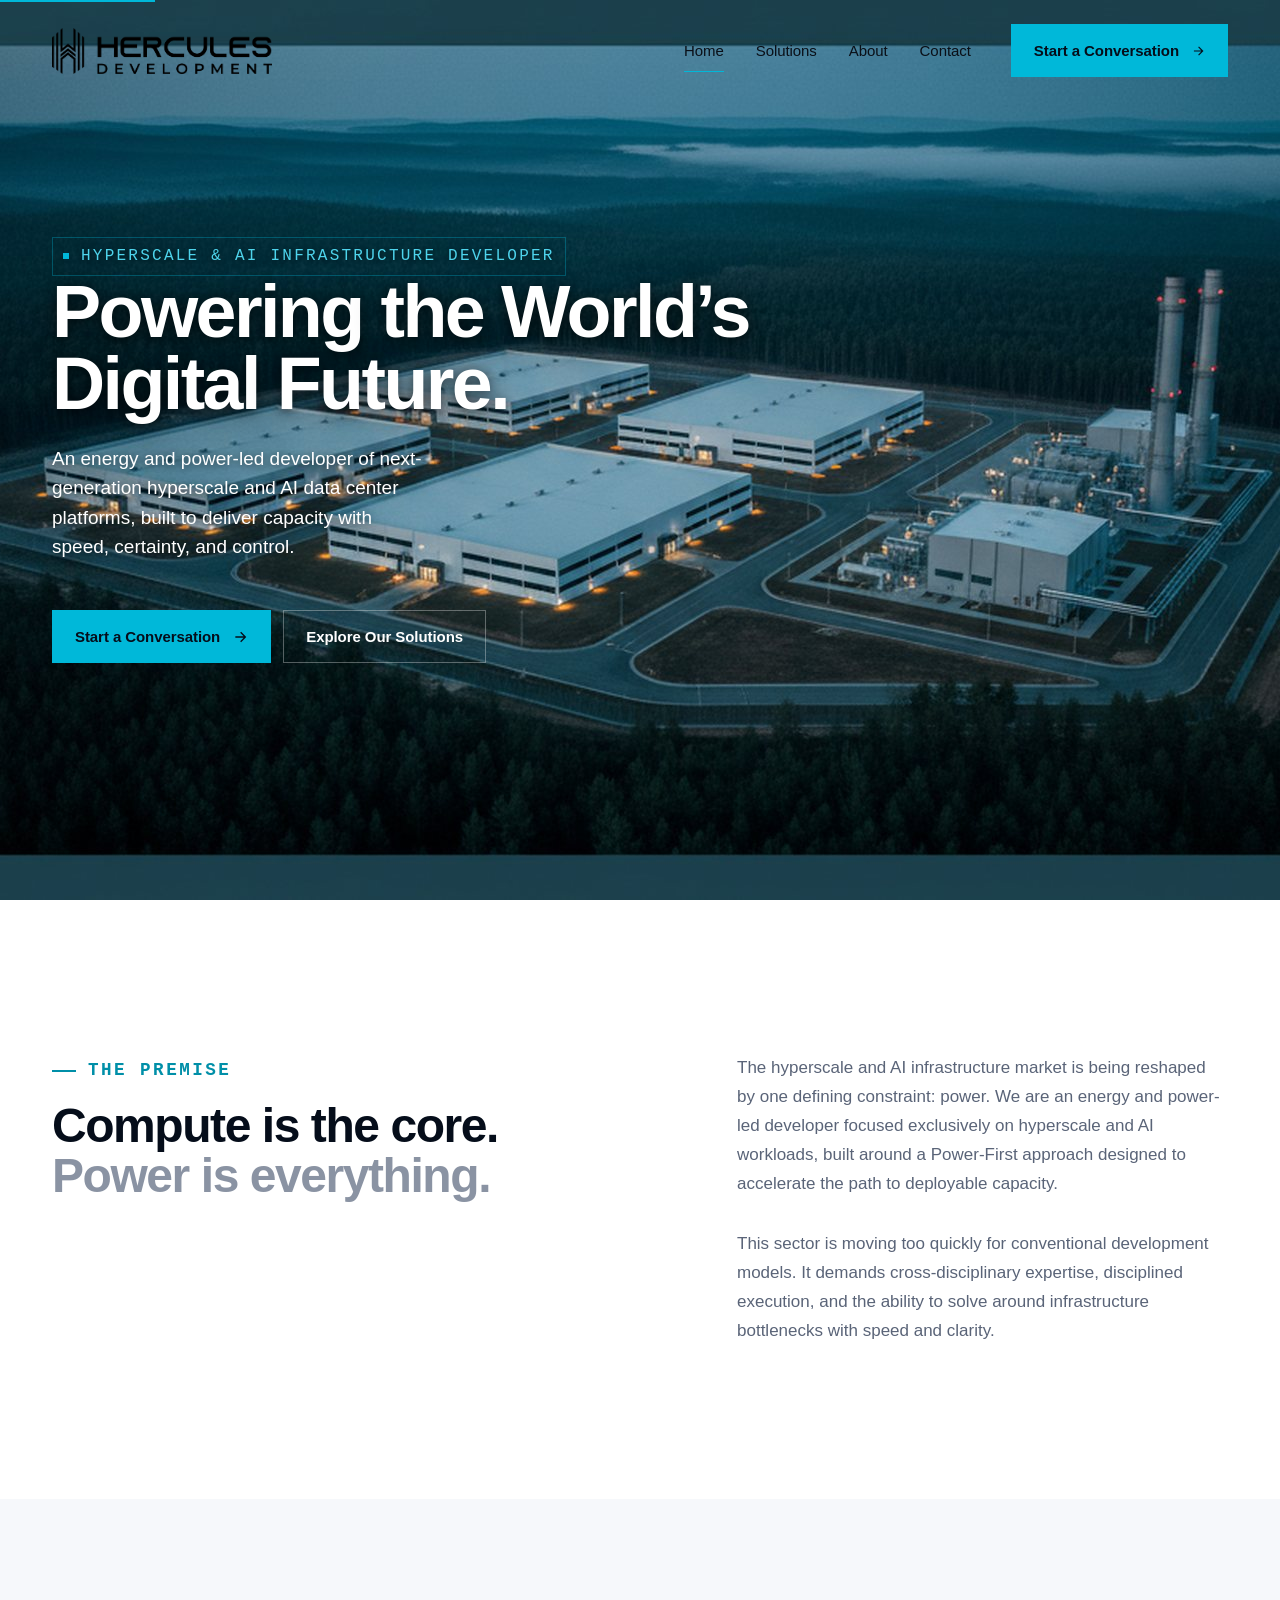
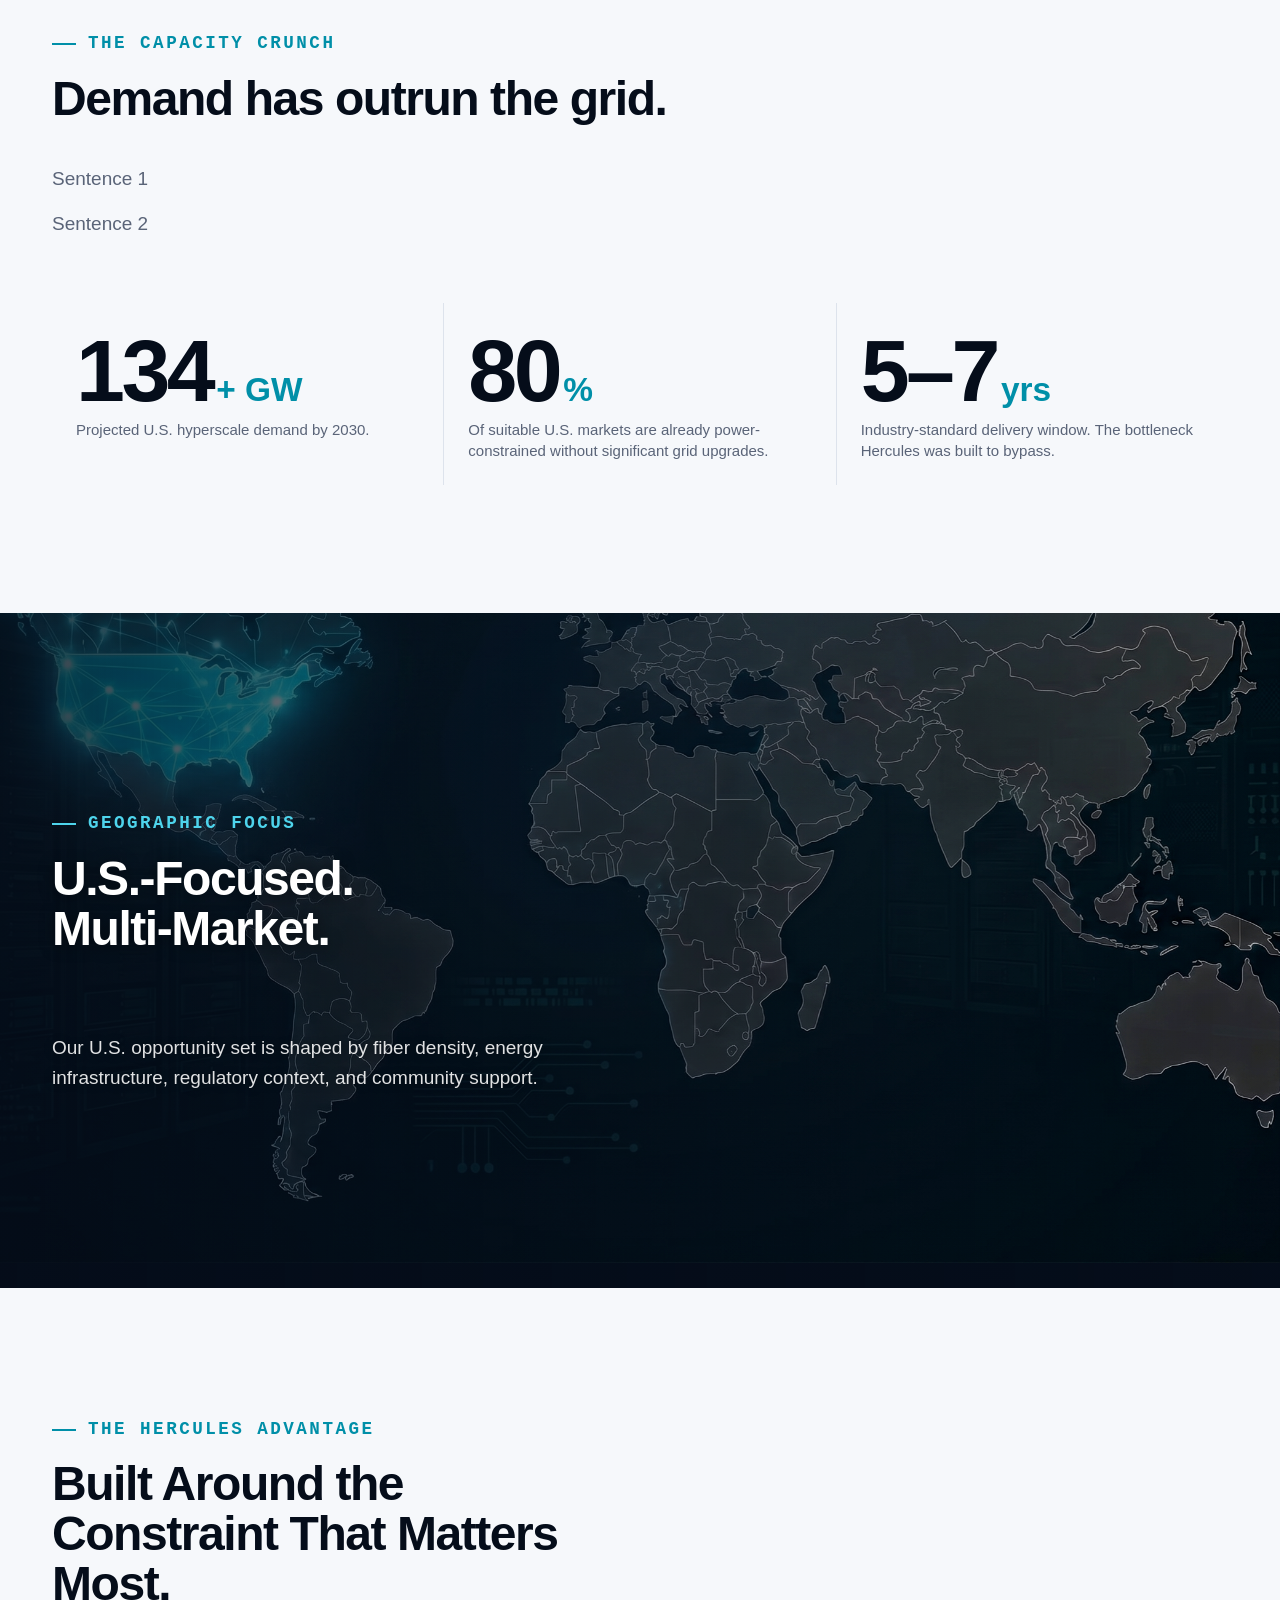
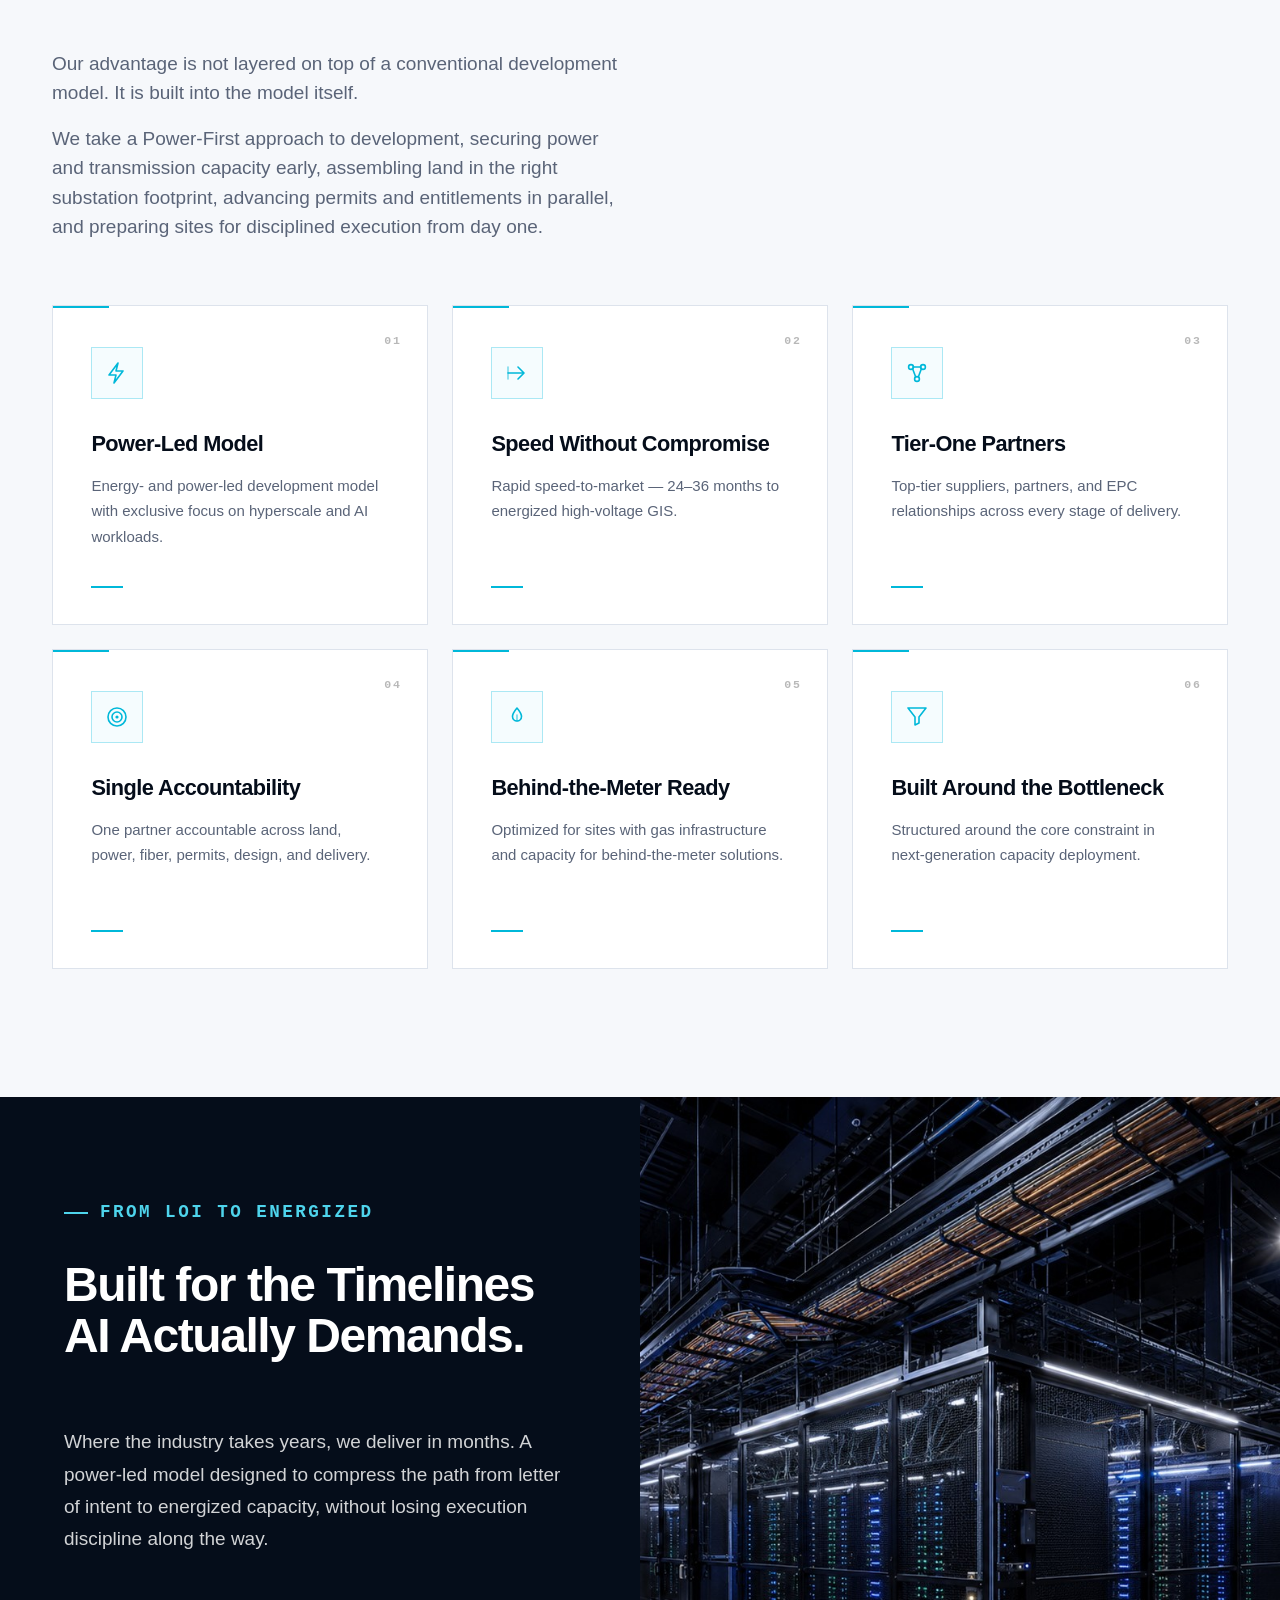
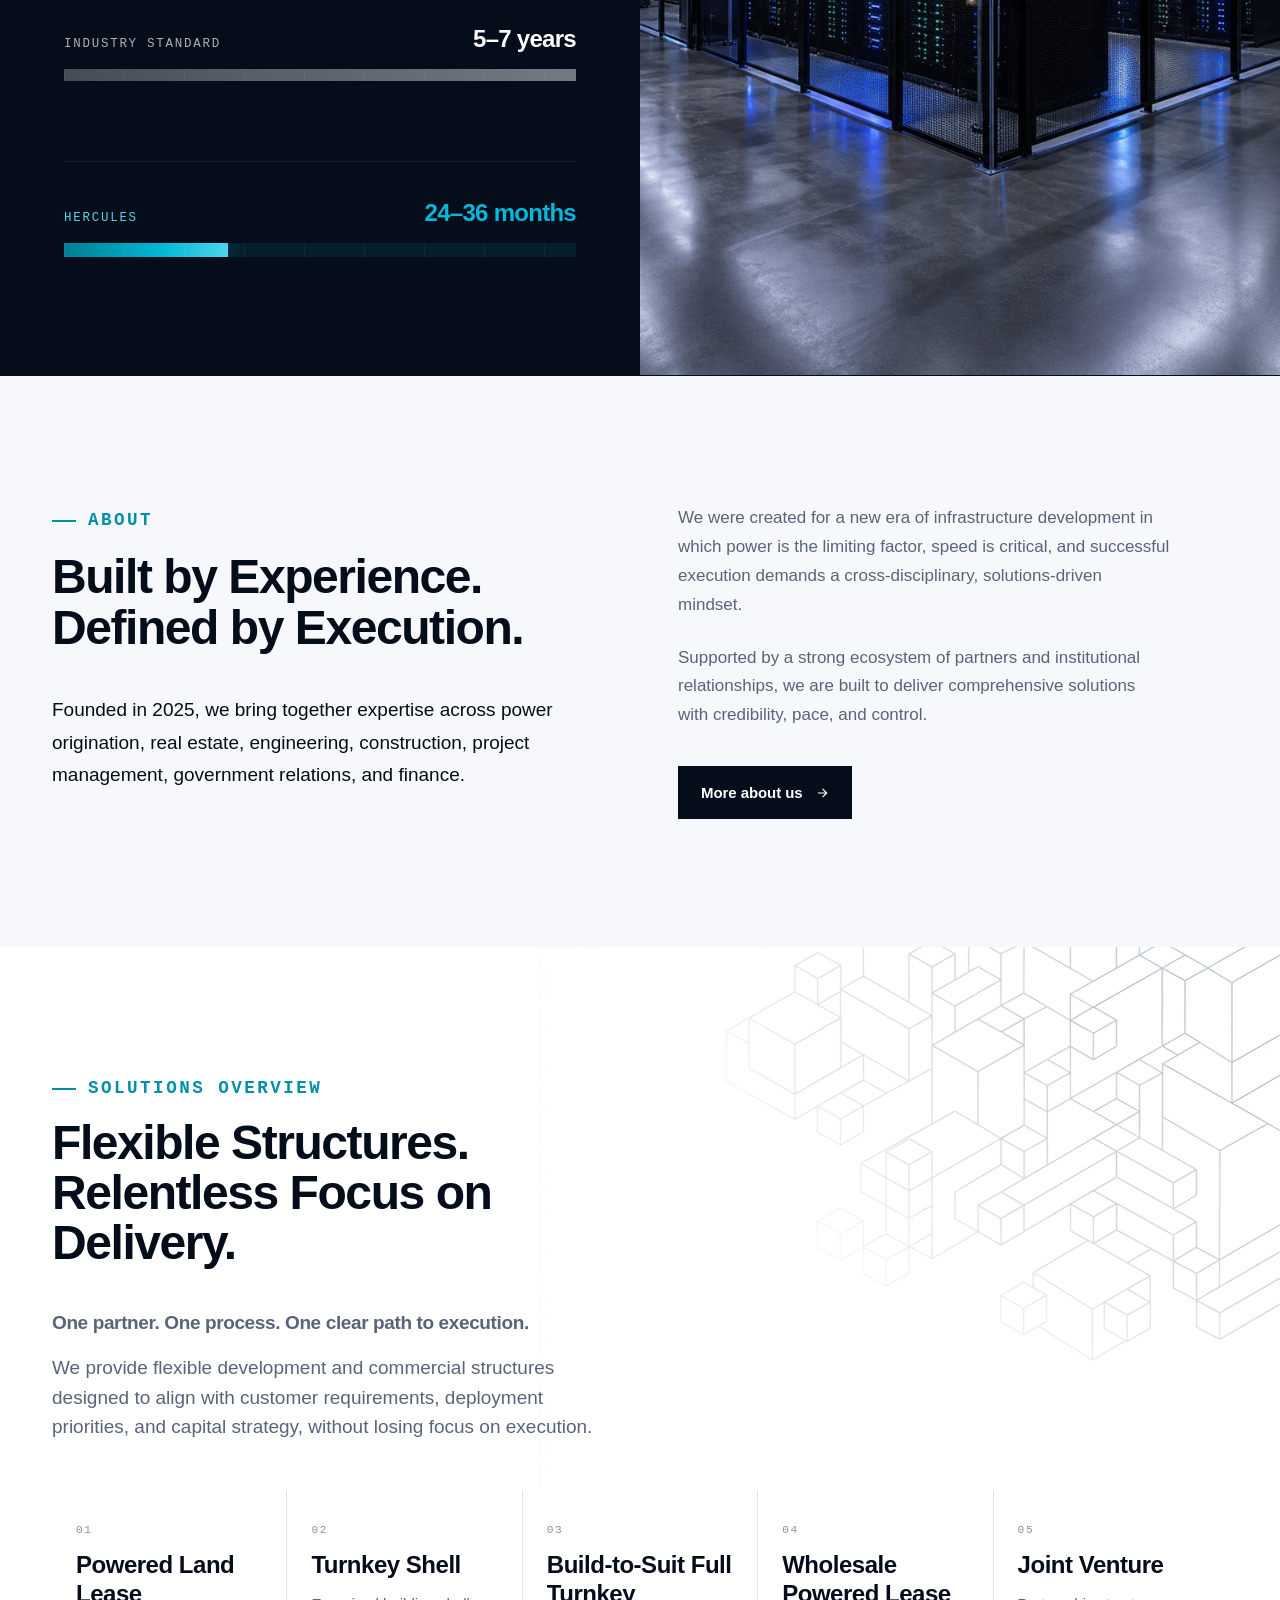
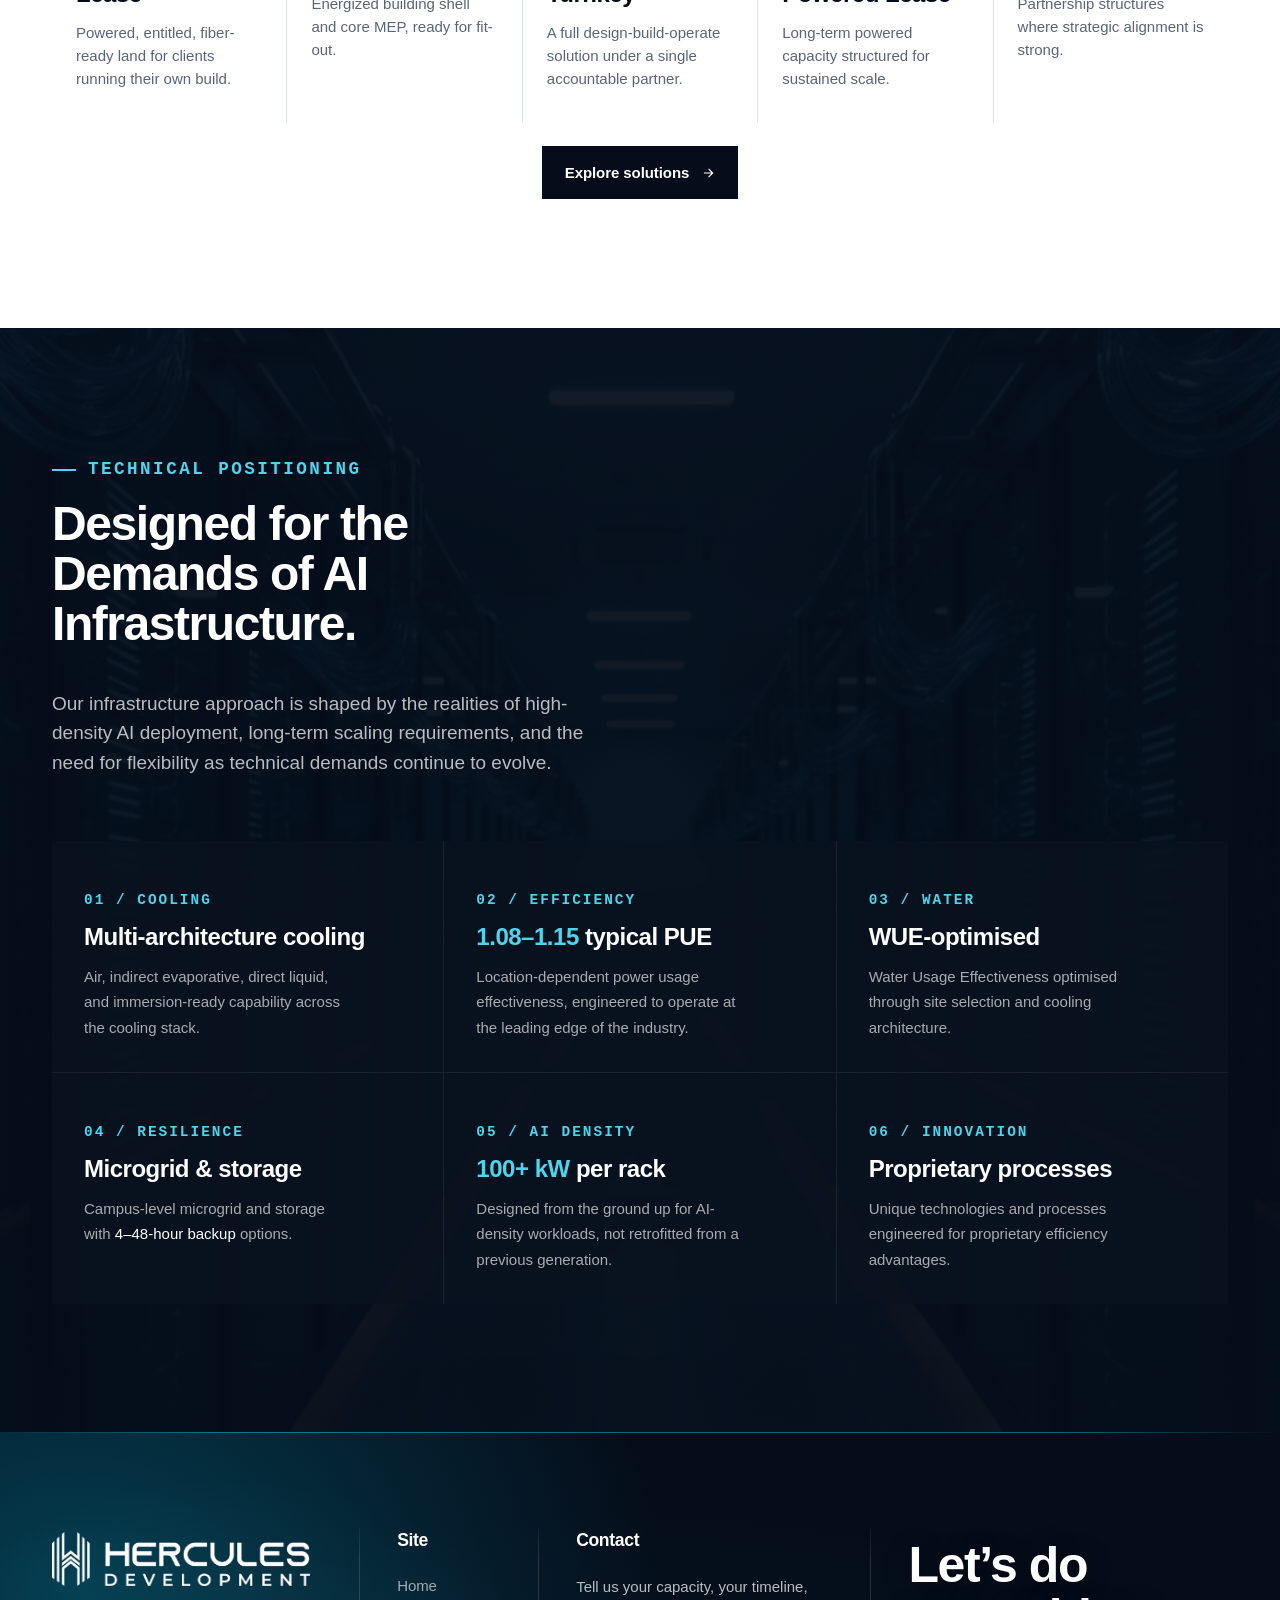
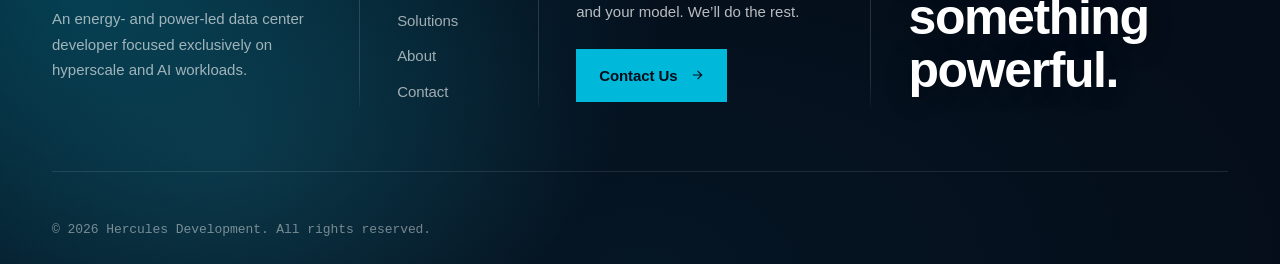
==== commit b05e6352: "Add compressed hero video (89MB); contact + capacity polish" ====
--- a/index.html
+++ b/index.html
@@ -51,7 +51,7 @@
       <div>
         <span class="tag reveal reveal--up">Hyperscale & AI Infrastructure Developer</span>
         <h1 class="hero__heading">Powering the World&rsquo;s<br>Digital Future.</h1>
-        <p class="hero__sub reveal reveal--up">We are an energy and power-led data center developer focused exclusively on hyperscale and AI workloads, addressing the market&rsquo;s defining constraint: power, with a model built for speed, certainty and execution.</p>
+        <p class="hero__sub reveal reveal--up">An energy and power-led developer of next-generation hyperscale and AI data center platforms, built to deliver capacity with speed, certainty, and control.</p>
         <div class="hero__actions reveal reveal--up">
           <a href="contact.html" class="btn btn--primary">Start a Conversation<svg class="btn__arrow" width="16" height="16" viewBox="0 0 24 24" fill="none" stroke="currentColor" stroke-width="2"><path d="M5 12h14M13 5l7 7-7 7"/></svg></a>
           <a href="solutions.html" class="btn btn--ghost">Explore Our Solutions</a>
@@ -60,15 +60,30 @@
     </div>
   </section>
 
+  <!-- statement -->
+  <section class="frame statement">
+    <div class="reveal reveal--left">
+      <span class="eyebrow">The Premise</span>
+      <h2>Compute is the core. <span class="h2-mute"><br>Power is everything.</span></h2>
+      
+    </div>
+    <div class="statement__body reveal reveal--right">
+      <p>The hyperscale and AI infrastructure market is being reshaped by one defining constraint: power.
+We are an energy and power-led developer focused exclusively on hyperscale and AI workloads, built around a Power-First approach designed to accelerate the path to deployable capacity.
+<p>This sector is moving too quickly for conventional development models. It demands cross-disciplinary expertise, disciplined execution, and the ability to solve around infrastructure bottlenecks with speed and clarity.
+</p>
+    </div>
+  </section>
+
   <!-- capacity crunch -->
   <section class="stage stage--paper2 capacity-section">
     <div class="frame">
       <div class="capacity-split">
         <div class="capacity-split__copy reveal reveal--left">
           <span class="eyebrow">The Capacity Crunch</span>
-          <h2>The Market Has Changed. <span class="h2-mute">Power Now Sets the Pace.</span></h2>
-          <p class="lede">Demand for hyperscale and AI infrastructure is accelerating rapidly, but access to power has become the defining constraint on new capacity. In this environment, traditional development timelines are increasingly out of step with market urgency.</p>
-          <p class="lede" style="margin-top: var(--s-4)">We are built for this reality. Our approach starts where the real constraint sits: power, and is designed to accelerate the path from opportunity to deployable capacity.</p>
+          <h2>Demand has outrun the grid.</h2>
+          <p class="lede">Sentence 1 </p>
+          <p class="lede" style="margin-top: var(--s-4)">Sentence 2</p> 
         </div>
         <div class="capacity-stats stagger stagger--up">
           <div class="capacity-stats__row">
@@ -97,7 +112,7 @@
           <div class="worldmap__copy reveal reveal--up">
             <span class="eyebrow eyebrow--inv">Geographic Focus</span>
             <h2>U.S.-Focused.<br>Multi-Market.</h2>
-            <p class="lede">Our U.S. opportunity set is shaped by fiber density, energy infrastructure, regulatory context, and community support. Specific active discussions remain confidential.</p>
+            <p class="lede">Our U.S. opportunity set is shaped by fiber density, energy infrastructure, regulatory context, and community support.</p>
           </div>
         </div>
       </div>
--- a/css/app.css
+++ b/css/app.css
@@ -410,33 +410,36 @@
 .capacity-split {
   display: grid;
   grid-template-columns: 1fr;
-  gap: var(--s-7);
-  align-items: center;          /* vertically centre right column against left text */
-}
-@media (min-width: 880px) {
-  .capacity-split {
-    grid-template-columns: 1.1fr 1fr;
-    gap: clamp(48px, 6vw, 120px);
-  }
+  gap: clamp(40px, 5vw, 72px);
+  align-items: start;
 }
 .capacity-split__copy {
   max-width: 56ch;
 }
+.capacity-split__copy h2 {
+  white-space: nowrap;
+  max-width: none;
+}
 .capacity-stats {
   display: grid;
   grid-template-columns: 1fr;
   gap: 1px;
   background: var(--line);
 }
+@media (min-width: 720px) {
+  .capacity-stats {
+    grid-template-columns: repeat(3, 1fr);
+  }
+}
 .capacity-stats__row {
   background: var(--paper-2);
-  padding: var(--s-4) 0;        /* tighter vertical padding, no horizontal */
+  padding: var(--s-5) var(--s-5);
   display: flex;
   flex-direction: column;
   gap: 4px;                     /* tiny gap between number and label */
 }
 .capacity-stats__row .megastat__num {
-  font-size: 4.5rem;            /* user-requested size */
+  font-size: clamp(3rem, 7vw, 5.5rem);
   line-height: 1;
   margin: 0;
   letter-spacing: -0.04em;
@@ -1686,7 +1689,7 @@
     display: grid;
     grid-template-columns: 1.2fr 1fr;
     gap: var(--s-9);
-    align-items: end;
+    align-items: start;
   }
   .statement__body { margin-top: 0; }
 }
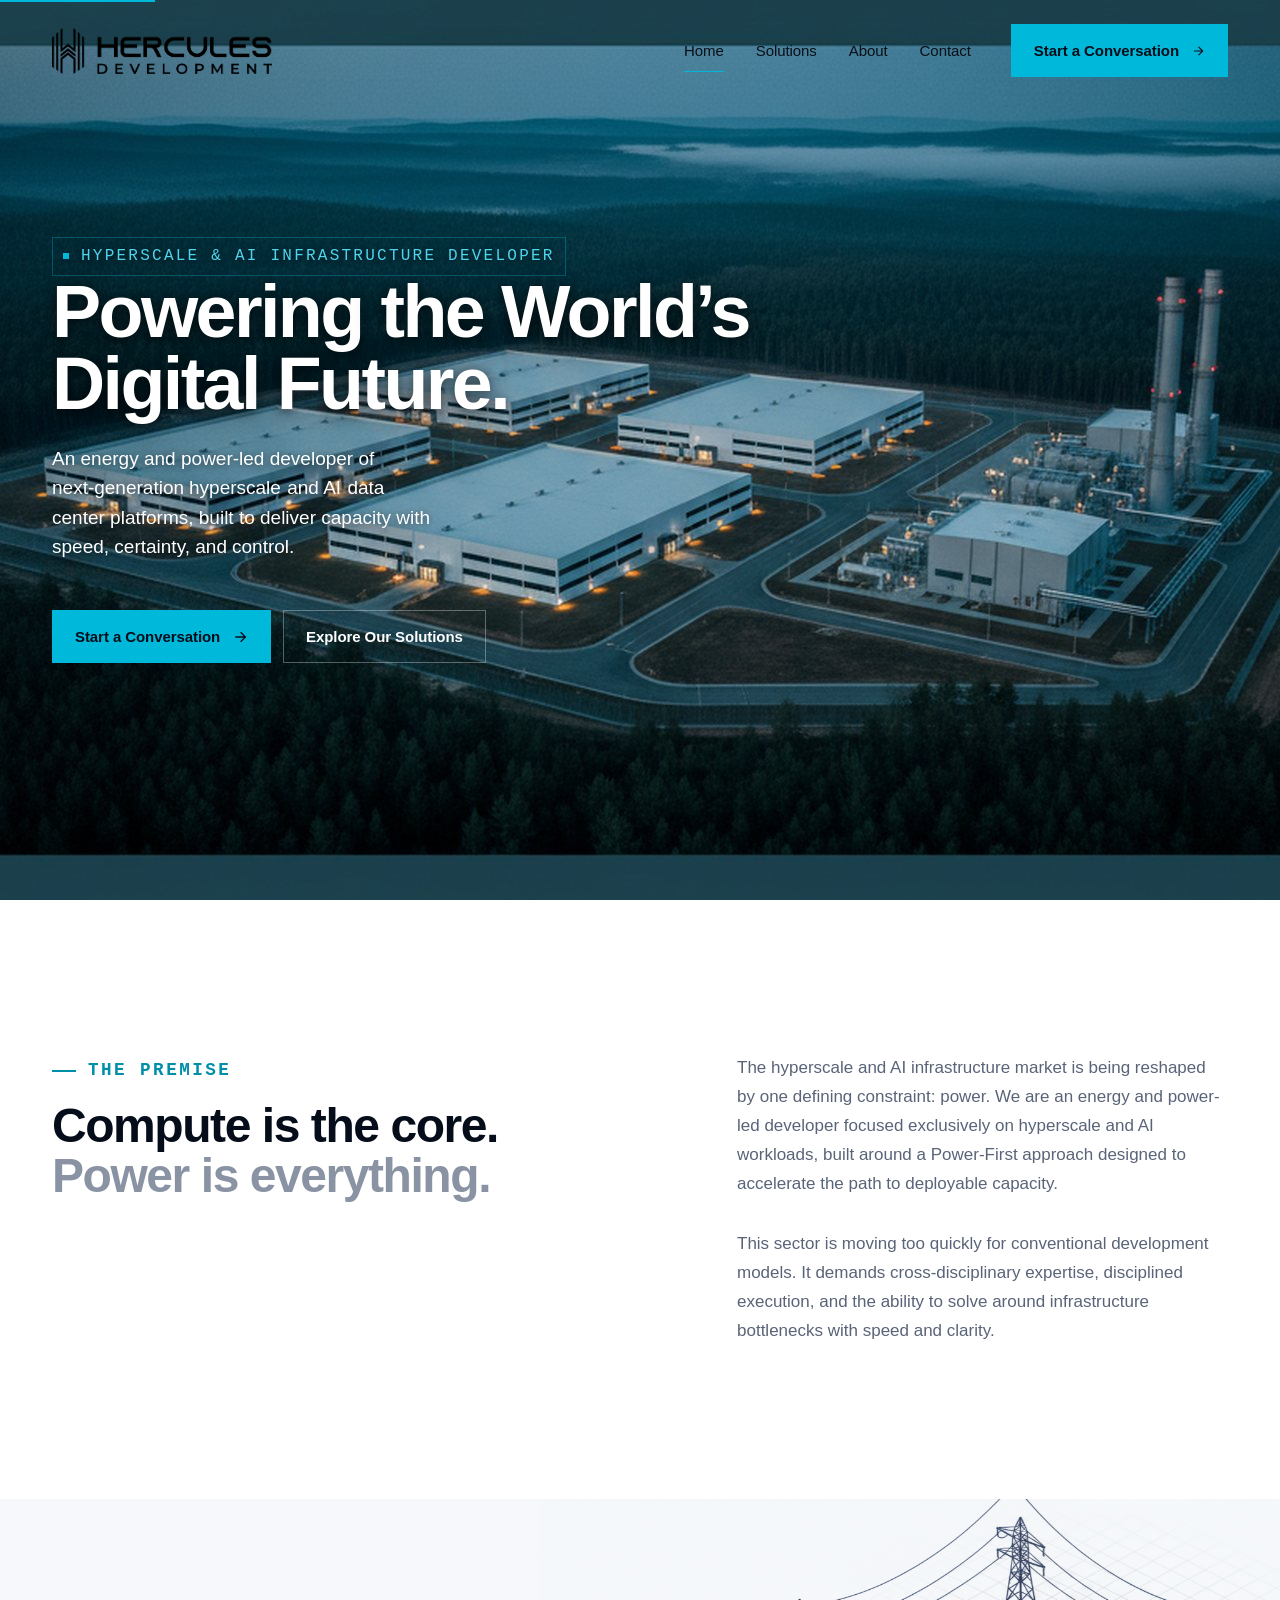
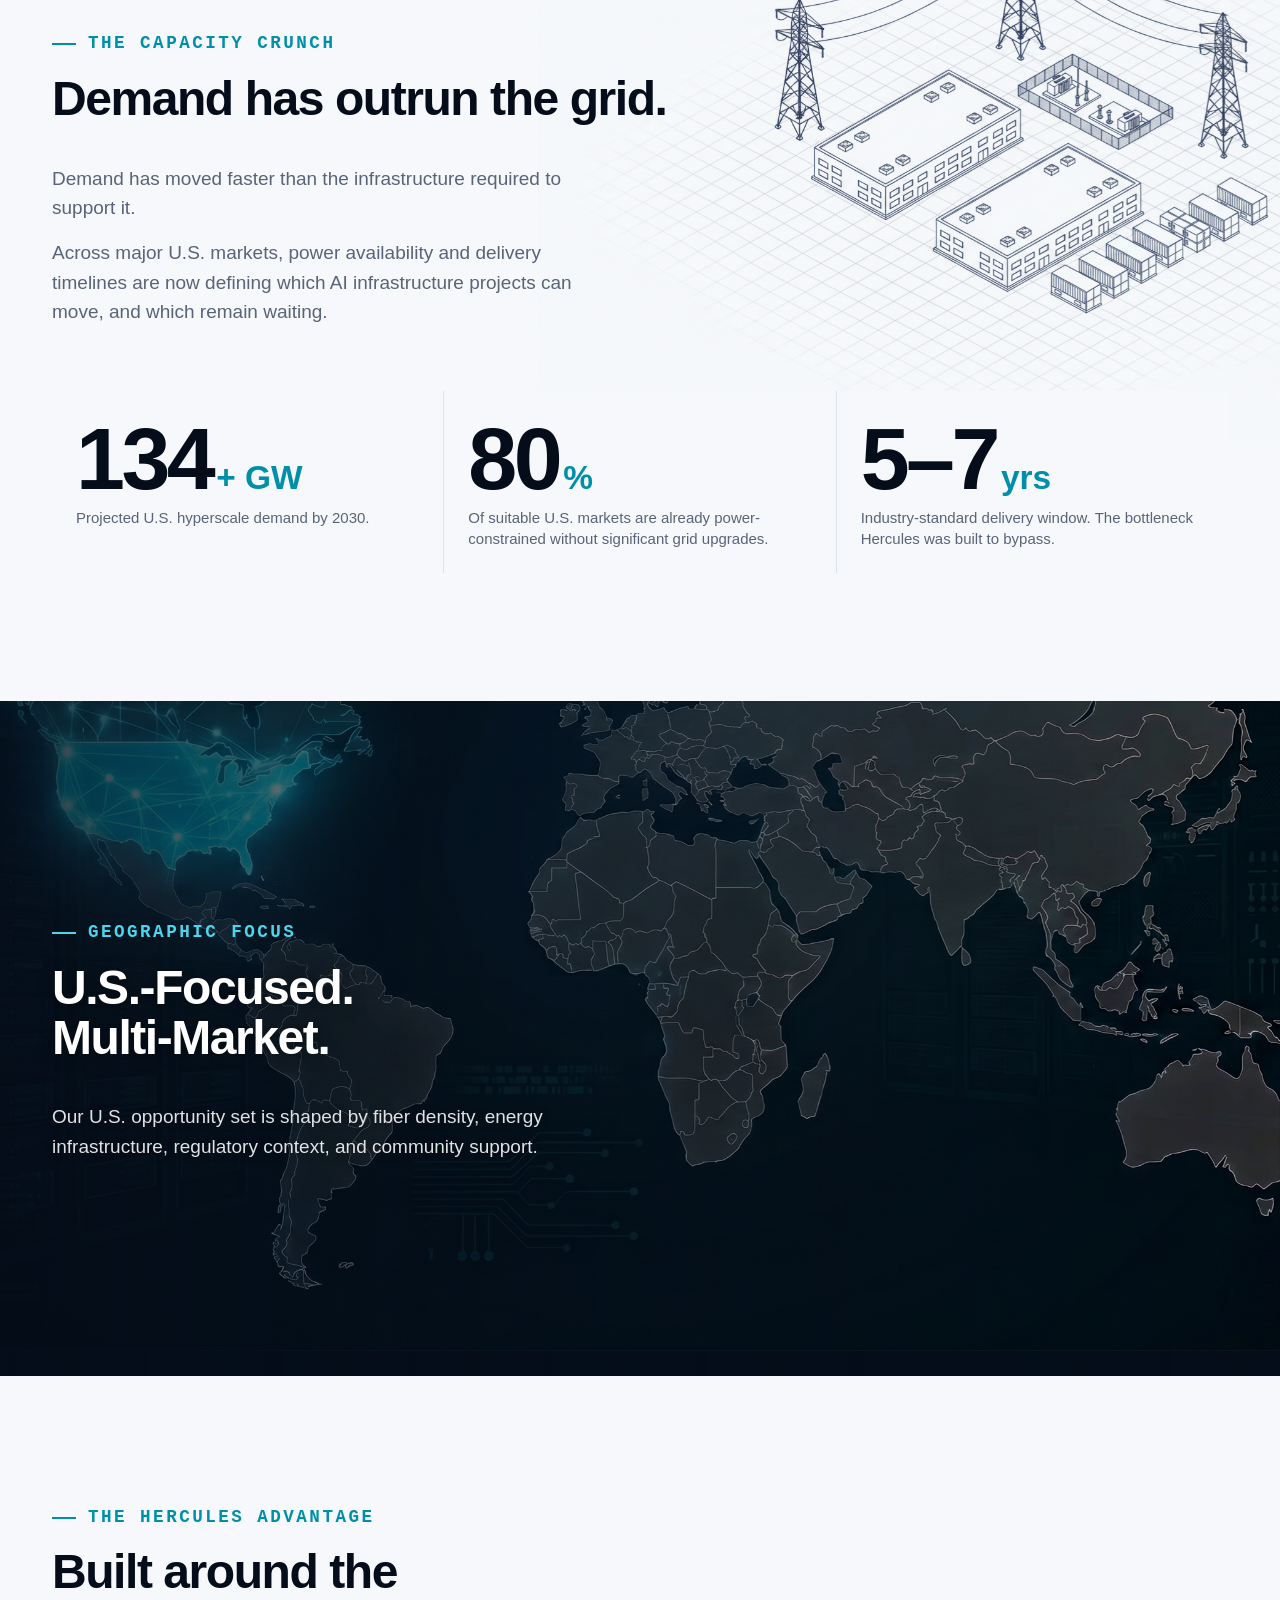
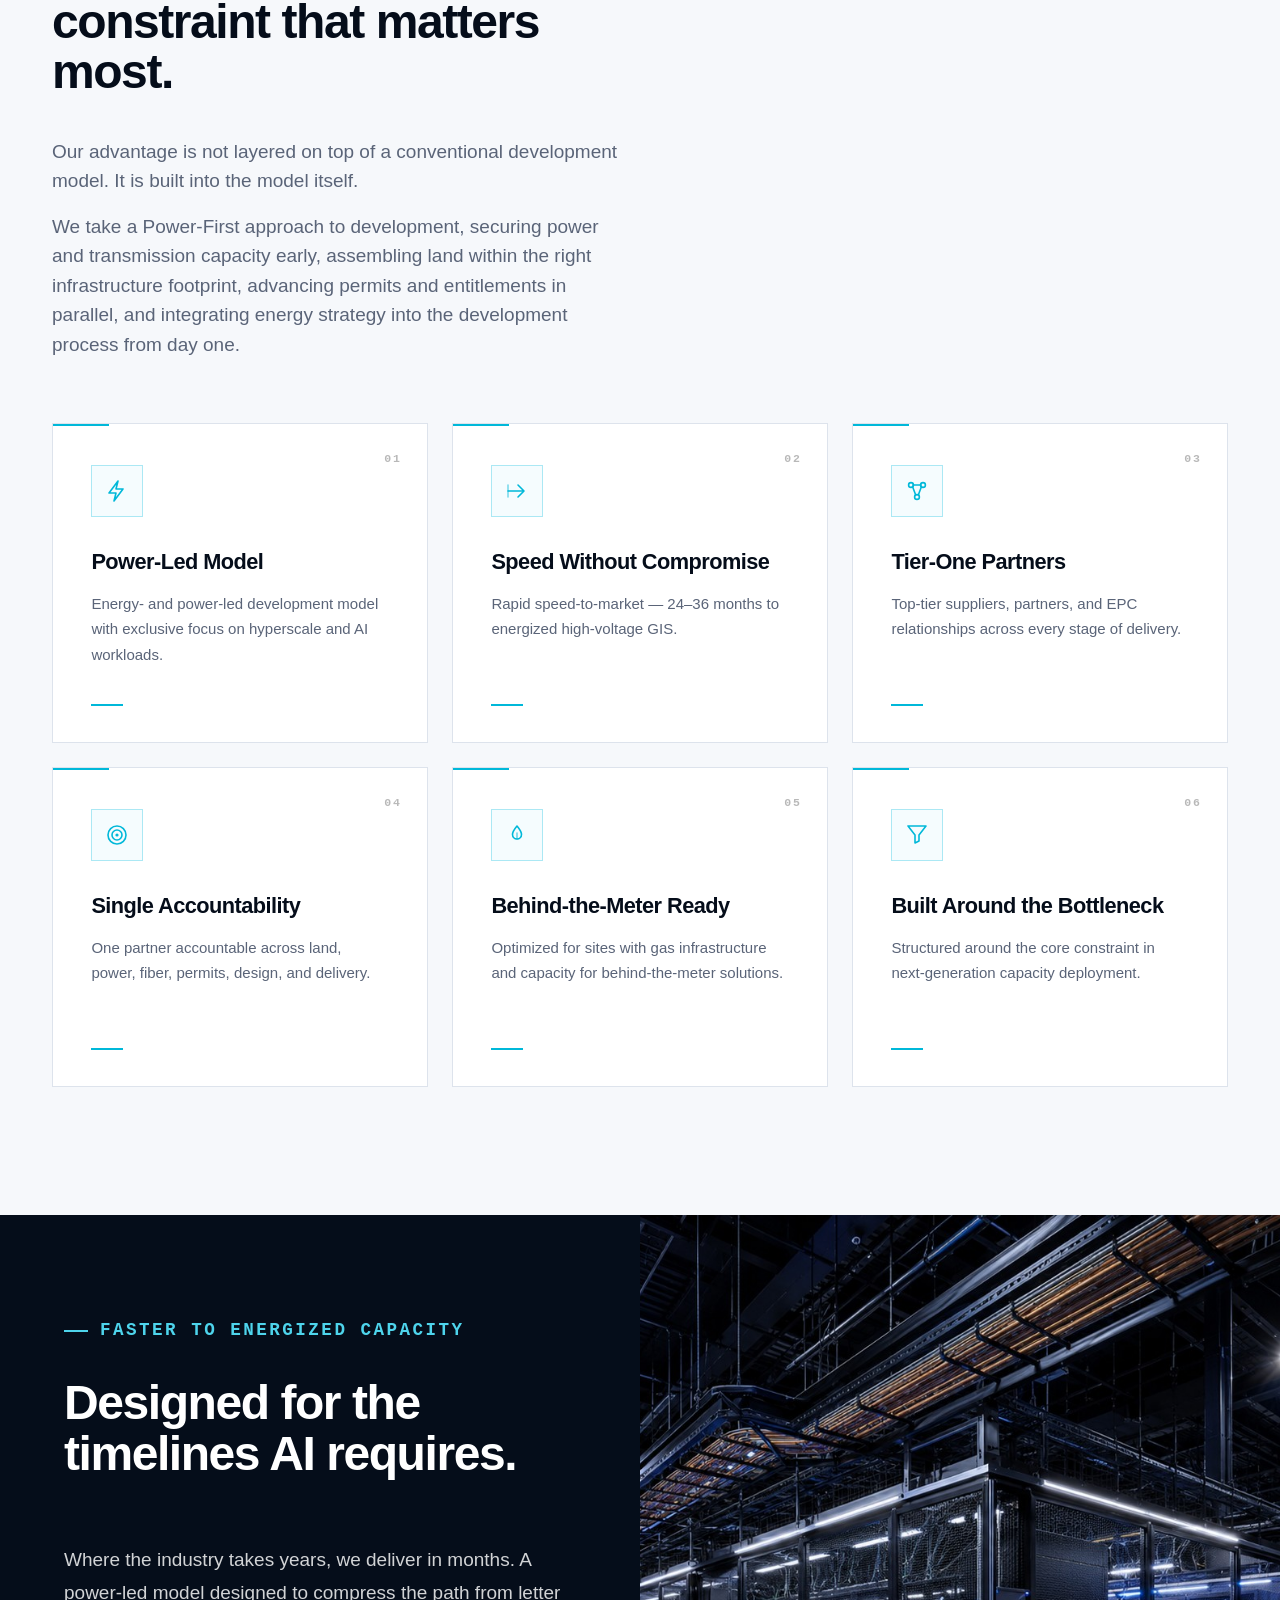
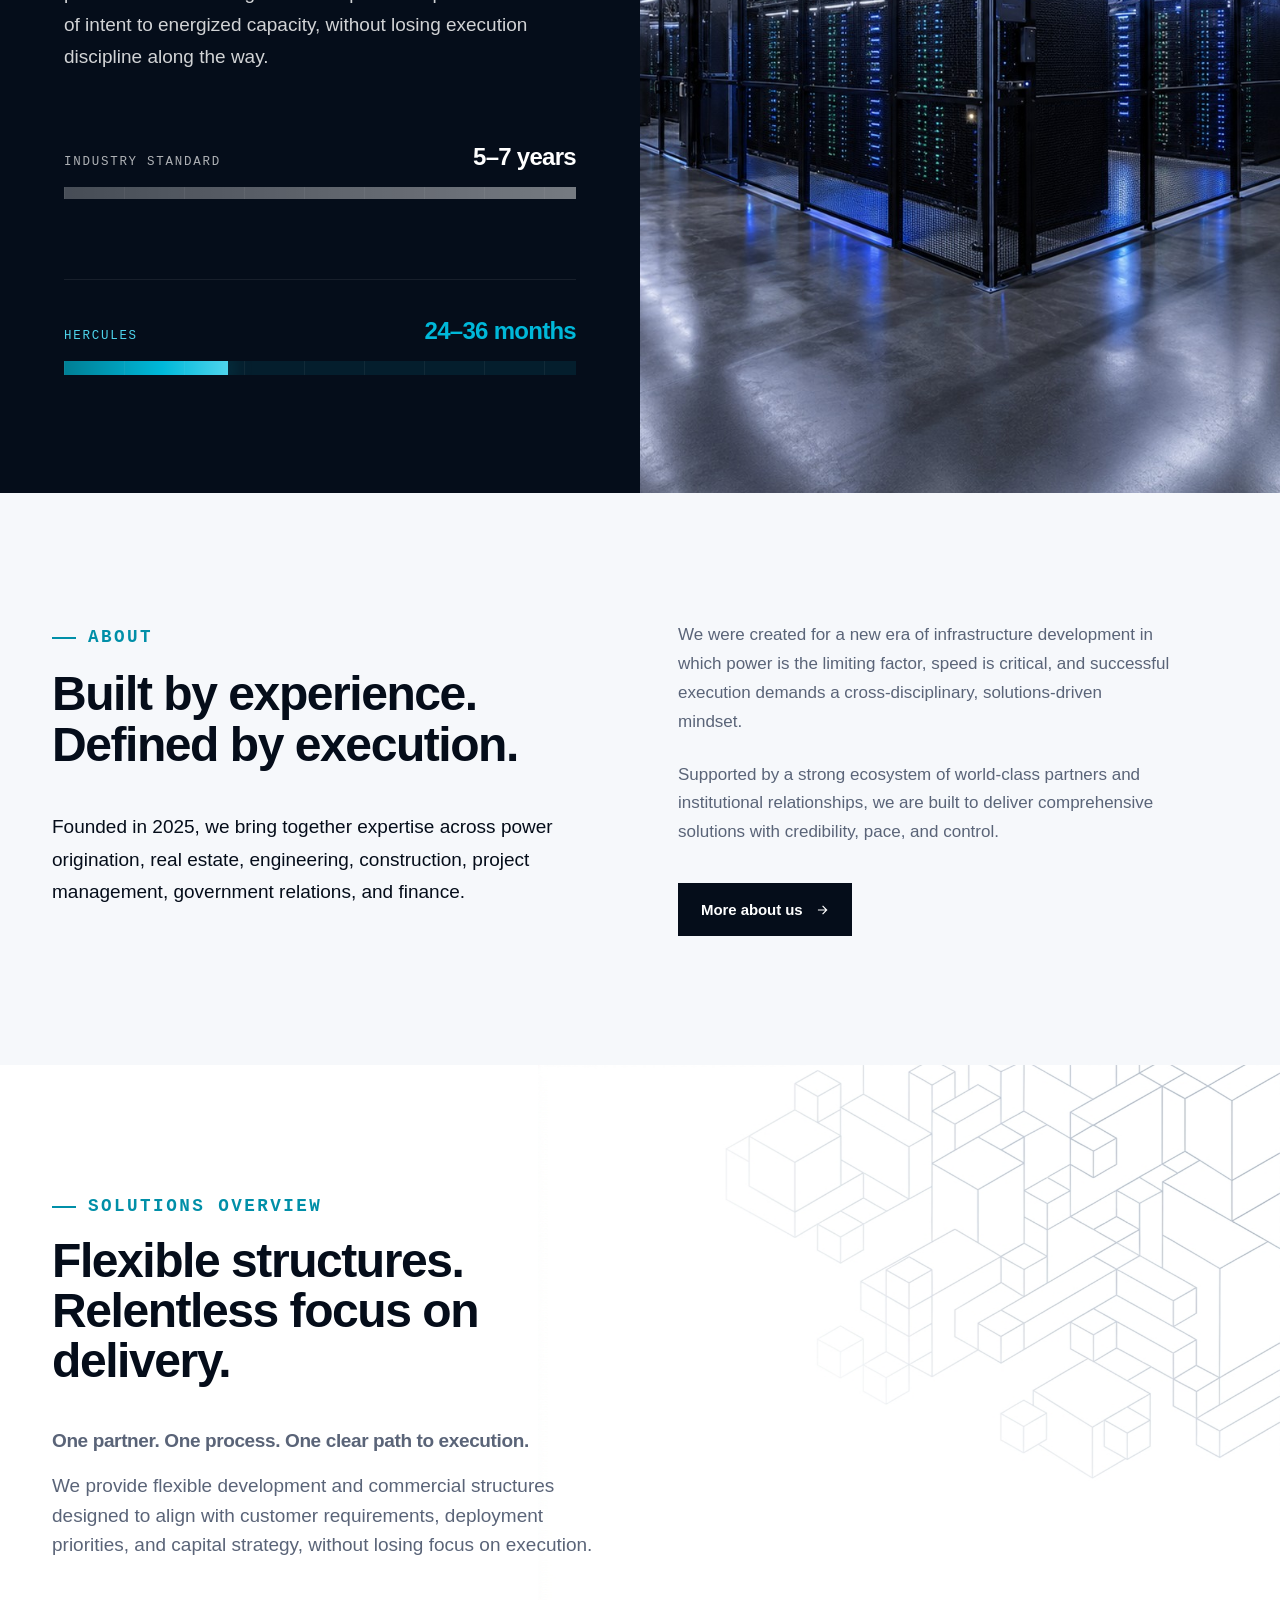
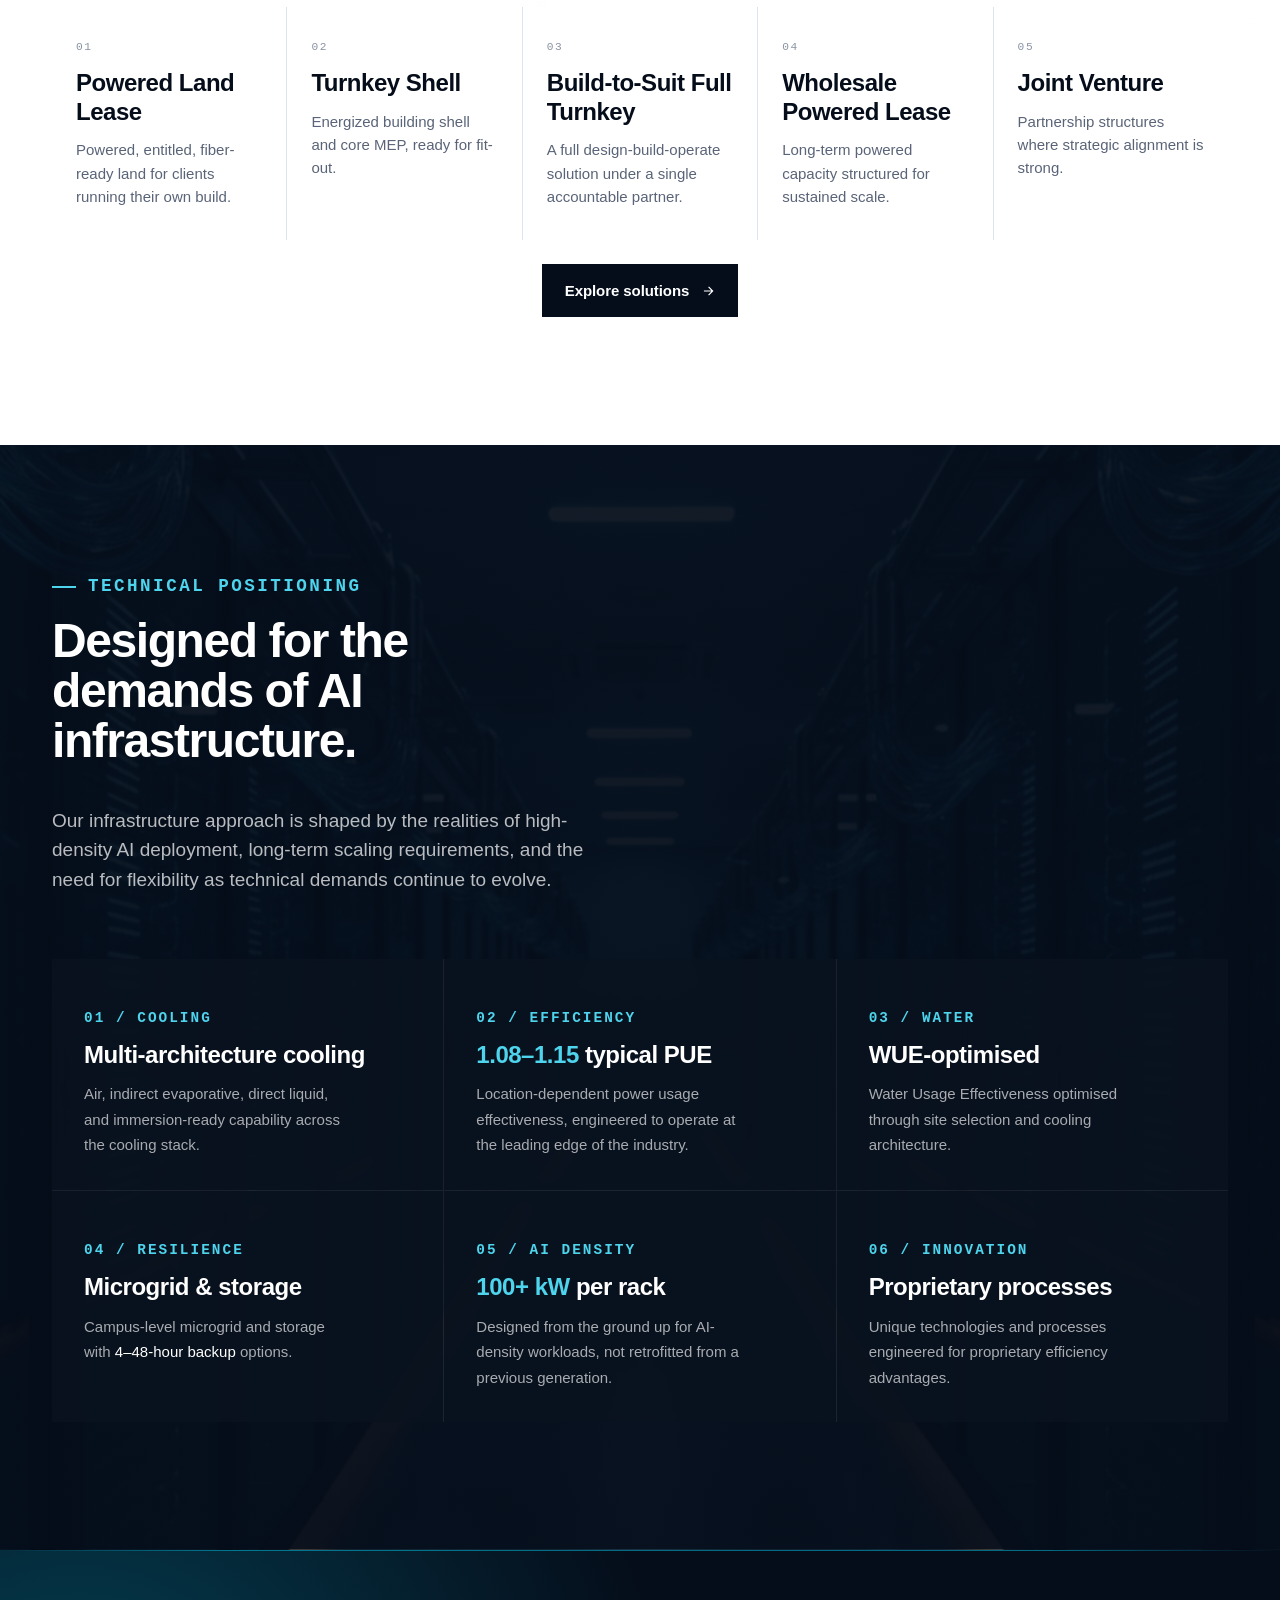
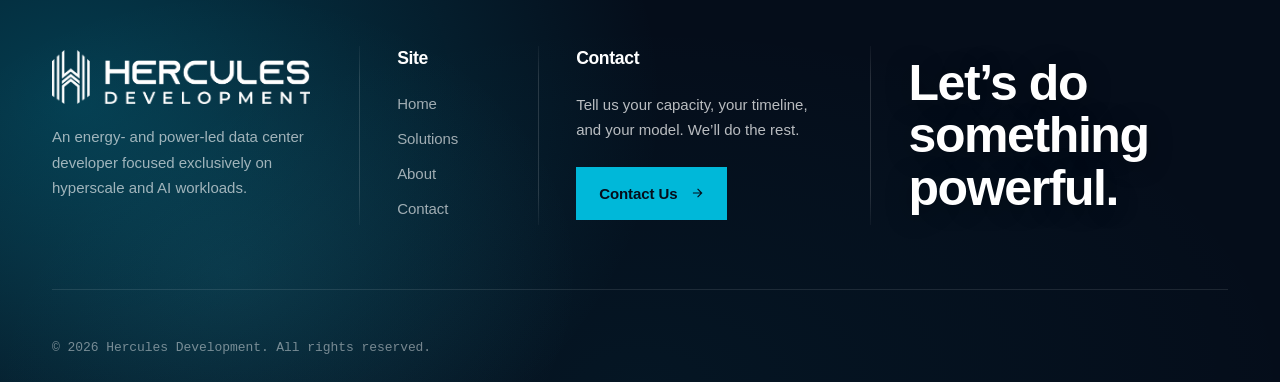
==== commit 72166a9e: "Premium hero/section animations across all pages; new patterns + imagery; nav rewrites; QC fixes" ====
--- a/index.html
+++ b/index.html
@@ -51,10 +51,10 @@
       <div>
         <span class="tag reveal reveal--up">Hyperscale & AI Infrastructure Developer</span>
         <h1 class="hero__heading">Powering the World&rsquo;s<br>Digital Future.</h1>
-        <p class="hero__sub reveal reveal--up">An energy and power-led developer of next-generation hyperscale and AI data center platforms, built to deliver capacity with speed, certainty, and control.</p>
-        <div class="hero__actions reveal reveal--up">
-          <a href="contact.html" class="btn btn--primary">Start a Conversation<svg class="btn__arrow" width="16" height="16" viewBox="0 0 24 24" fill="none" stroke="currentColor" stroke-width="2"><path d="M5 12h14M13 5l7 7-7 7"/></svg></a>
-          <a href="solutions.html" class="btn btn--ghost">Explore Our Solutions</a>
+        <p class="hero__sub">An energy and power-led developer of next-generation hyperscale and AI data center platforms, built to deliver capacity with speed, certainty, and control.</p>
+        <div class="hero__actions">
+          <a href="contact.html" class="btn btn--primary hero__cta hero__cta--left">Start a Conversation<svg class="btn__arrow" width="16" height="16" viewBox="0 0 24 24" fill="none" stroke="currentColor" stroke-width="2"><path d="M5 12h14M13 5l7 7-7 7"/></svg></a>
+          <a href="solutions.html" class="btn btn--ghost hero__cta hero__cta--right">Explore Our Solutions</a>
         </div>
       </div>
     </div>
@@ -77,13 +77,14 @@
 
   <!-- capacity crunch -->
   <section class="stage stage--paper2 capacity-section">
+    <div class="capacity-section__pattern" aria-hidden="true"></div>
     <div class="frame">
       <div class="capacity-split">
         <div class="capacity-split__copy reveal reveal--left">
           <span class="eyebrow">The Capacity Crunch</span>
           <h2>Demand has outrun the grid.</h2>
-          <p class="lede">Sentence 1 </p>
-          <p class="lede" style="margin-top: var(--s-4)">Sentence 2</p> 
+          <p class="lede">Demand has moved faster than the infrastructure required to support it. </p>
+          <p class="lede" style="margin-top: var(--s-4)">Across major U.S. markets, power availability and delivery timelines are now defining which AI infrastructure projects can move, and which remain waiting.</p> 
         </div>
         <div class="capacity-stats stagger stagger--up">
           <div class="capacity-stats__row">
@@ -124,9 +125,9 @@
     <div class="frame">
       <div class="h-stack reveal reveal--up advantage-section__head">
         <span class="eyebrow">The Hercules Advantage</span>
-        <h2>Built Around the Constraint That Matters Most.</h2>
+        <h2>Built around the constraint that matters most.</h2>
         <p class="lede">Our advantage is not layered on top of a conventional development model. It is built into the model itself.</p>
-        <p class="lede" style="margin-top: var(--s-4)">We take a Power-First approach to development, securing power and transmission capacity early, assembling land in the right substation footprint, advancing permits and entitlements in parallel, and preparing sites for disciplined execution from day one.</p>
+        <p class="lede" style="margin-top: var(--s-4)">We take a Power-First approach to development, securing power and transmission capacity early, assembling land within the right infrastructure footprint, advancing permits and entitlements in parallel, and integrating energy strategy into the development process from day one.</p>
       </div>
       <div class="advantage stagger stagger--up">
         <article class="advantage__cell" data-num="01">
@@ -185,8 +186,8 @@
   <section class="speed-section">
     <div class="speed-section__grid">
       <div class="speed-section__text reveal reveal--left">
-        <span class="eyebrow eyebrow--inv">From LOI to Energized</span>
-        <h2>Built for the Timelines AI Actually Demands.</h2>
+        <span class="eyebrow eyebrow--inv">Faster to Energized Capacity</span>
+        <h2>Designed for the timelines AI requires.</h2>
         <p class="lede">Where the industry takes years, we deliver in months. A power-led model designed to compress the path from letter of intent to energized capacity, without losing execution discipline along the way.</p>
         <div class="compare compare--stacked" aria-label="Speed comparison">
           <div class="compare__row">
@@ -217,12 +218,12 @@
       <div class="about-split">
         <div class="about-split__left reveal reveal--left">
           <span class="eyebrow">About</span>
-          <h2>Built by Experience. Defined by Execution.</h2>
+          <h2>Built by experience. Defined by execution.</h2>
           <p class="lede">Founded in 2025, we bring together expertise across power origination, real estate, engineering, construction, project management, government relations, and finance.</p>
         </div>
         <div class="about-split__right reveal reveal--right">
           <p>We were created for a new era of infrastructure development in which power is the limiting factor, speed is critical, and successful execution demands a cross-disciplinary, solutions-driven mindset.</p>
-          <p>Supported by a strong ecosystem of partners and institutional relationships, we are built to deliver comprehensive solutions with credibility, pace, and control.</p>
+          <p>Supported by a strong ecosystem of world-class partners and institutional relationships, we are built to deliver comprehensive solutions with credibility, pace, and control.</p>
           <a href="about.html" class="btn btn--ink about-split__cta">More about us<svg class="btn__arrow" width="14" height="14" viewBox="0 0 24 24" fill="none" stroke="currentColor" stroke-width="2"><path d="M5 12h14M13 5l7 7-7 7"/></svg></a>
         </div>
       </div>
@@ -235,7 +236,7 @@
     <div class="frame">
       <div class="h-stack reveal reveal--right">
         <span class="eyebrow">Solutions Overview</span>
-        <h2>Flexible Structures.<br> Relentless Focus on Delivery.</h2>
+        <h2>Flexible structures.<br> Relentless focus on delivery.</h2>
         <p class="lede closing-line reveal reveal--up">One partner. One process. One clear path to execution.</p>
         <p class="lede">We provide flexible development and commercial structures designed to align with customer requirements, deployment priorities, and capital strategy, without losing focus on execution.</p>
       </div>
@@ -277,7 +278,7 @@
     <div class="frame">
       <div class="h-stack reveal reveal--left">
         <span class="eyebrow eyebrow--inv">Technical Positioning</span>
-        <h2>Designed for the Demands of AI Infrastructure.</h2>
+        <h2>Designed for the demands of AI infrastructure.</h2>
         <p class="lede" style="color: rgba(255,255,255,0.72)">Our infrastructure approach is shaped by the realities of high-density AI deployment, long-term scaling requirements, and the need for flexibility as technical demands continue to evolve.</p>
       </div>
       <ul class="tech-grid stagger stagger--up">
--- a/css/app.css
+++ b/css/app.css
@@ -135,6 +135,21 @@
 }
 @media (min-width: 880px) {
   .about-grid { grid-template-columns: 1fr 1fr; }
+}
+/* H mark anchored to bottom-right corner of cell 1 = the hairline cross intersection */
+.about-grid__mark { display: none; }
+@media (min-width: 880px) {
+  .about-grid__mark {
+    display: block;
+    position: absolute;
+    right: 0;
+    bottom: 0;
+    transform: translate(50%, 50%);
+    width: clamp(40px, 3.5vw, 60px);
+    height: auto;
+    pointer-events: none;
+    z-index: 2;
+  }
 }
 .about-cell {
   position: relative;
@@ -311,7 +326,7 @@
 }
 .form--bold .field label {
   font-family: var(--mono);
-  font-size: 0.72rem;
+  font-size: 1rem;
   font-weight: 600;
   letter-spacing: var(--tr-meta);
   text-transform: uppercase;
@@ -391,20 +406,76 @@
   from { opacity: 0; filter: blur(8px); transform: translateY(6px); }
   to   { opacity: 1; filter: blur(0);   transform: translateY(0); }
 }
-.hero__heading .word {
+.hero__heading .word,
+.hero__sub .word,
+.ph h1 .word,
+.ph__sub .word {
   display: inline-block;
   opacity: 0;
   white-space: pre;
 }
-.hero__heading.anim-in .word {
+.hero__heading.anim-in .word,
+.hero__sub.anim-in .word,
+.ph h1.anim-in .word,
+.ph__sub.anim-in .word {
   animation: hero-word-in 0.6s cubic-bezier(0.2, 0.8, 0.2, 1) forwards;
 }
+
+/* Hero CTA slide-in (from left and from right, after the subtitle resolves) */
+.hero__cta {
+  opacity: 0;
+  transform: translateX(0);
+  transition: opacity 700ms cubic-bezier(0.2, 0.8, 0.2, 1),
+              transform 700ms cubic-bezier(0.2, 0.8, 0.2, 1),
+              background var(--t-fast), color var(--t-fast),
+              border-color var(--t-fast);
+  will-change: opacity, transform;
+}
+.hero__cta--left  { transform: translateX(-48px); }
+.hero__cta--right { transform: translateX(48px); }
+.hero__cta.anim-in { opacity: 1; transform: translateX(0); }
+
 @media (prefers-reduced-motion: reduce) {
-  .hero__heading .word { opacity: 1 !important; filter: none !important; transform: none !important; animation: none !important; }
+  .hero__heading .word,
+  .hero__sub .word,
+  .ph h1 .word,
+  .ph__sub .word { opacity: 1 !important; filter: none !important; transform: none !important; animation: none !important; }
+  .hero__cta { opacity: 1 !important; transform: none !important; transition: none !important; }
 }
 
 /* Muted second-half of an h2 (the "Power Now Sets the Pace." styling) */
 .h2-mute { color: #8a93a3; }
+
+/* Capacity Crunch — top-right pattern (sibling to .solutions-section__pattern) */
+.capacity-section {
+  position: relative;
+  overflow: hidden;
+}
+.capacity-section > .frame {
+  position: relative;
+  z-index: 1;
+}
+.capacity-section__pattern {
+  position: absolute;
+  top: 0;
+  right: 0;
+  width: clamp(380px, 58%, 920px);
+  aspect-ratio: 4 / 3;
+  background-image: url("../images/pattern-grid-flow.png");
+  background-size: contain;
+  background-position: top right;
+  background-repeat: no-repeat;
+  opacity: 0.95;
+  mix-blend-mode: multiply;
+  pointer-events: none;
+  z-index: 0;
+}
+@media (max-width: 720px) {
+  .capacity-section__pattern {
+    width: 80%;
+    opacity: 0.45;
+  }
+}
 
 /* Capacity Crunch — 2-column split: copy left, tightly-stacked stats right */
 .capacity-split {
@@ -899,15 +970,124 @@
   background: var(--signal);
 }
 
-/* Reveal-friendly initial state for cells inside .stagger */
-.stagger .advantage__cell { opacity: 0; transform: translateY(20px); transition: opacity 800ms cubic-bezier(0.22,1,0.36,1), transform 800ms cubic-bezier(0.22,1,0.36,1); }
-.stagger.in .advantage__cell { opacity: 1; transform: translateY(0); }
+/* Premium reveal for the Hercules Advantage cells:
+   - clip-path curtain wipe left → right
+   - subtle scale up from 0.96 → 1
+   - top accent line draws from 0 → full width
+   - mono index "01-06" fades in after the cell resolves
+   - staggered cascade */
+.stagger .advantage__cell {
+  opacity: 0;
+  transform: translateY(28px) scale(0.96);
+  clip-path: inset(0 100% 0 0);
+  transition:
+    opacity 900ms cubic-bezier(0.16, 1, 0.3, 1),
+    transform 900ms cubic-bezier(0.16, 1, 0.3, 1),
+    clip-path 900ms cubic-bezier(0.16, 1, 0.3, 1);
+  will-change: opacity, transform, clip-path;
+}
+.stagger .advantage__cell::before { width: 0; transition: width 600ms cubic-bezier(0.16, 1, 0.3, 1) 250ms; }
+.stagger .advantage__cell::after  { opacity: 0; transition: opacity 500ms ease 600ms; }
+
+.stagger.in .advantage__cell {
+  opacity: 1;
+  transform: translateY(0) scale(1);
+  clip-path: inset(0 0 0 0);
+}
+.stagger.in .advantage__cell::before { width: 56px; }
+.stagger.in .advantage__cell::after  { opacity: 1; }
+
 .stagger.in .advantage__cell:nth-child(1) { transition-delay: 0ms; }
-.stagger.in .advantage__cell:nth-child(2) { transition-delay: 60ms; }
-.stagger.in .advantage__cell:nth-child(3) { transition-delay: 120ms; }
-.stagger.in .advantage__cell:nth-child(4) { transition-delay: 180ms; }
-.stagger.in .advantage__cell:nth-child(5) { transition-delay: 240ms; }
-.stagger.in .advantage__cell:nth-child(6) { transition-delay: 300ms; }
+.stagger.in .advantage__cell:nth-child(2) { transition-delay: 110ms; }
+.stagger.in .advantage__cell:nth-child(3) { transition-delay: 220ms; }
+.stagger.in .advantage__cell:nth-child(4) { transition-delay: 330ms; }
+.stagger.in .advantage__cell:nth-child(5) { transition-delay: 440ms; }
+.stagger.in .advantage__cell:nth-child(6) { transition-delay: 550ms; }
+.stagger.in .advantage__cell:nth-child(1)::before { transition-delay: 250ms; }
+.stagger.in .advantage__cell:nth-child(2)::before { transition-delay: 360ms; }
+.stagger.in .advantage__cell:nth-child(3)::before { transition-delay: 470ms; }
+.stagger.in .advantage__cell:nth-child(4)::before { transition-delay: 580ms; }
+.stagger.in .advantage__cell:nth-child(5)::before { transition-delay: 690ms; }
+.stagger.in .advantage__cell:nth-child(6)::before { transition-delay: 800ms; }
+.stagger.in .advantage__cell:nth-child(1)::after  { transition-delay: 600ms; }
+.stagger.in .advantage__cell:nth-child(2)::after  { transition-delay: 710ms; }
+.stagger.in .advantage__cell:nth-child(3)::after  { transition-delay: 820ms; }
+.stagger.in .advantage__cell:nth-child(4)::after  { transition-delay: 930ms; }
+.stagger.in .advantage__cell:nth-child(5)::after  { transition-delay: 1040ms; }
+.stagger.in .advantage__cell:nth-child(6)::after  { transition-delay: 1150ms; }
+
+@media (prefers-reduced-motion: reduce) {
+  .stagger .advantage__cell { opacity: 1 !important; transform: none !important; clip-path: none !important; transition: none !important; }
+  .stagger .advantage__cell::before { width: 56px !important; transition: none !important; }
+  .stagger .advantage__cell::after  { opacity: 1 !important; transition: none !important; }
+}
+
+/* Solutions — Delivery Pathway rows: each row wipes in vertically with a subtle scale,
+   alternating odd rows from the left, even rows from the right */
+.stagger .delivery-row {
+  opacity: 0;
+  transform: translateY(36px) scale(0.985);
+  clip-path: inset(0 0 100% 0);
+  transition:
+    opacity 900ms cubic-bezier(0.16, 1, 0.3, 1),
+    transform 900ms cubic-bezier(0.16, 1, 0.3, 1),
+    clip-path 900ms cubic-bezier(0.16, 1, 0.3, 1);
+  will-change: opacity, transform, clip-path;
+}
+.stagger.in .delivery-row {
+  opacity: 1;
+  transform: translateY(0) scale(1);
+  clip-path: inset(0 0 0 0);
+}
+.stagger.in .delivery-row:nth-child(1) { transition-delay: 0ms; }
+.stagger.in .delivery-row:nth-child(2) { transition-delay: 130ms; }
+.stagger.in .delivery-row:nth-child(3) { transition-delay: 260ms; }
+.stagger.in .delivery-row:nth-child(4) { transition-delay: 390ms; }
+.stagger.in .delivery-row:nth-child(5) { transition-delay: 520ms; }
+
+/* About — 2x2 grid cells: gentle scale-in + opacity, cascaded */
+.stagger .about-cell {
+  opacity: 0;
+  transform: translateY(24px) scale(0.97);
+  transition:
+    opacity 850ms cubic-bezier(0.16, 1, 0.3, 1),
+    transform 850ms cubic-bezier(0.16, 1, 0.3, 1);
+  will-change: opacity, transform;
+}
+.stagger.in .about-cell { opacity: 1; transform: translateY(0) scale(1); }
+.stagger.in .about-cell:nth-child(1) { transition-delay: 0ms; }
+.stagger.in .about-cell:nth-child(2) { transition-delay: 140ms; }
+.stagger.in .about-cell:nth-child(3) { transition-delay: 280ms; }
+.stagger.in .about-cell:nth-child(4) { transition-delay: 420ms; }
+
+/* Contact — encapsulated form card: row-by-row reveal of internal fields */
+.contact-card .form .form__row,
+.contact-card .form .field--full,
+.contact-card .form button[type="submit"],
+.contact-card .form .contact-grid__note {
+  opacity: 0;
+  transform: translateY(18px);
+  transition:
+    opacity 700ms cubic-bezier(0.16, 1, 0.3, 1),
+    transform 700ms cubic-bezier(0.16, 1, 0.3, 1);
+}
+.contact-card.in .form .form__row,
+.contact-card.in .form .field--full,
+.contact-card.in .form button[type="submit"],
+.contact-card.in .form .contact-grid__note { opacity: 1; transform: translateY(0); }
+.contact-card.in .form > *:nth-child(4)  { transition-delay: 120ms; }
+.contact-card.in .form > *:nth-child(5)  { transition-delay: 210ms; }
+.contact-card.in .form > *:nth-child(6)  { transition-delay: 300ms; }
+.contact-card.in .form > *:nth-child(7)  { transition-delay: 390ms; }
+.contact-card.in .form > *:nth-child(8)  { transition-delay: 480ms; }
+.contact-card.in .form > *:nth-child(9)  { transition-delay: 570ms; }
+.contact-card.in .form > *:nth-child(10) { transition-delay: 660ms; }
+
+@media (prefers-reduced-motion: reduce) {
+  .stagger .delivery-row { opacity: 1 !important; transform: none !important; clip-path: none !important; transition: none !important; }
+  .stagger .about-cell   { opacity: 1 !important; transform: none !important; transition: none !important; }
+  .contact-card .form > * { opacity: 1 !important; transform: none !important; transition: none !important; }
+}
 
 /* Tech-grid: 6 editorial cards (icon + index + label + body) on the dark Tech Positioning bg */
 .tech-grid {
@@ -1220,7 +1400,6 @@
   color: rgba(255, 255, 255, 0.88);
   max-width: 56ch;
   text-shadow: 0 1px 8px rgba(0,0,0,0.4);
-  padding-top:40px;
 }
 
 @import url('https://fonts.googleapis.com/css2?family=Inter+Tight:wght@500;600;700;800;900&family=Inter:wght@400;500;600;700&family=IBM+Plex+Mono:wght@400;500;600&display=swap');
@@ -1515,7 +1694,9 @@
   color: var(--ink);
   border-color: var(--signal);
 }
-.btn--primary:hover { background: var(--signal-1); border-color: var(--signal-1); }
+.btn--primary:hover,
+.btn--primary:focus,
+.btn--primary:active { background: var(--signal-1); border-color: var(--signal-1); color: var(--ink); }
 .btn--ghost {
   background: transparent;
   color: var(--text-inv);
@@ -2184,6 +2365,7 @@
 }
 .foot ul { display: flex; flex-direction: column; gap: var(--s-2); }
 .foot a:hover { color: var(--signal-1); }
+.foot a.btn:hover { color: var(--ink); }
 .foot__bottom {
   display: flex;
   justify-content: space-between;
@@ -2780,6 +2962,14 @@
   object-position: var(--strip-pos, center);
   /* No scale transform: keeps 1:1 pixel mapping so images stay tack-sharp. */
 }
+.image-strip img[data-parallax] {
+  top: -100px;
+  height: calc(100% + 200px);
+  will-change: transform;
+}
+/* Light/abstract variant — drop the dark photo overlay and use a light bg */
+.image-strip--abstract { background: var(--paper); }
+.image-strip--abstract .image-strip__overlay { display: none; }
 .image-strip {
   transition: opacity 900ms cubic-bezier(0.22, 1, 0.36, 1);
 }
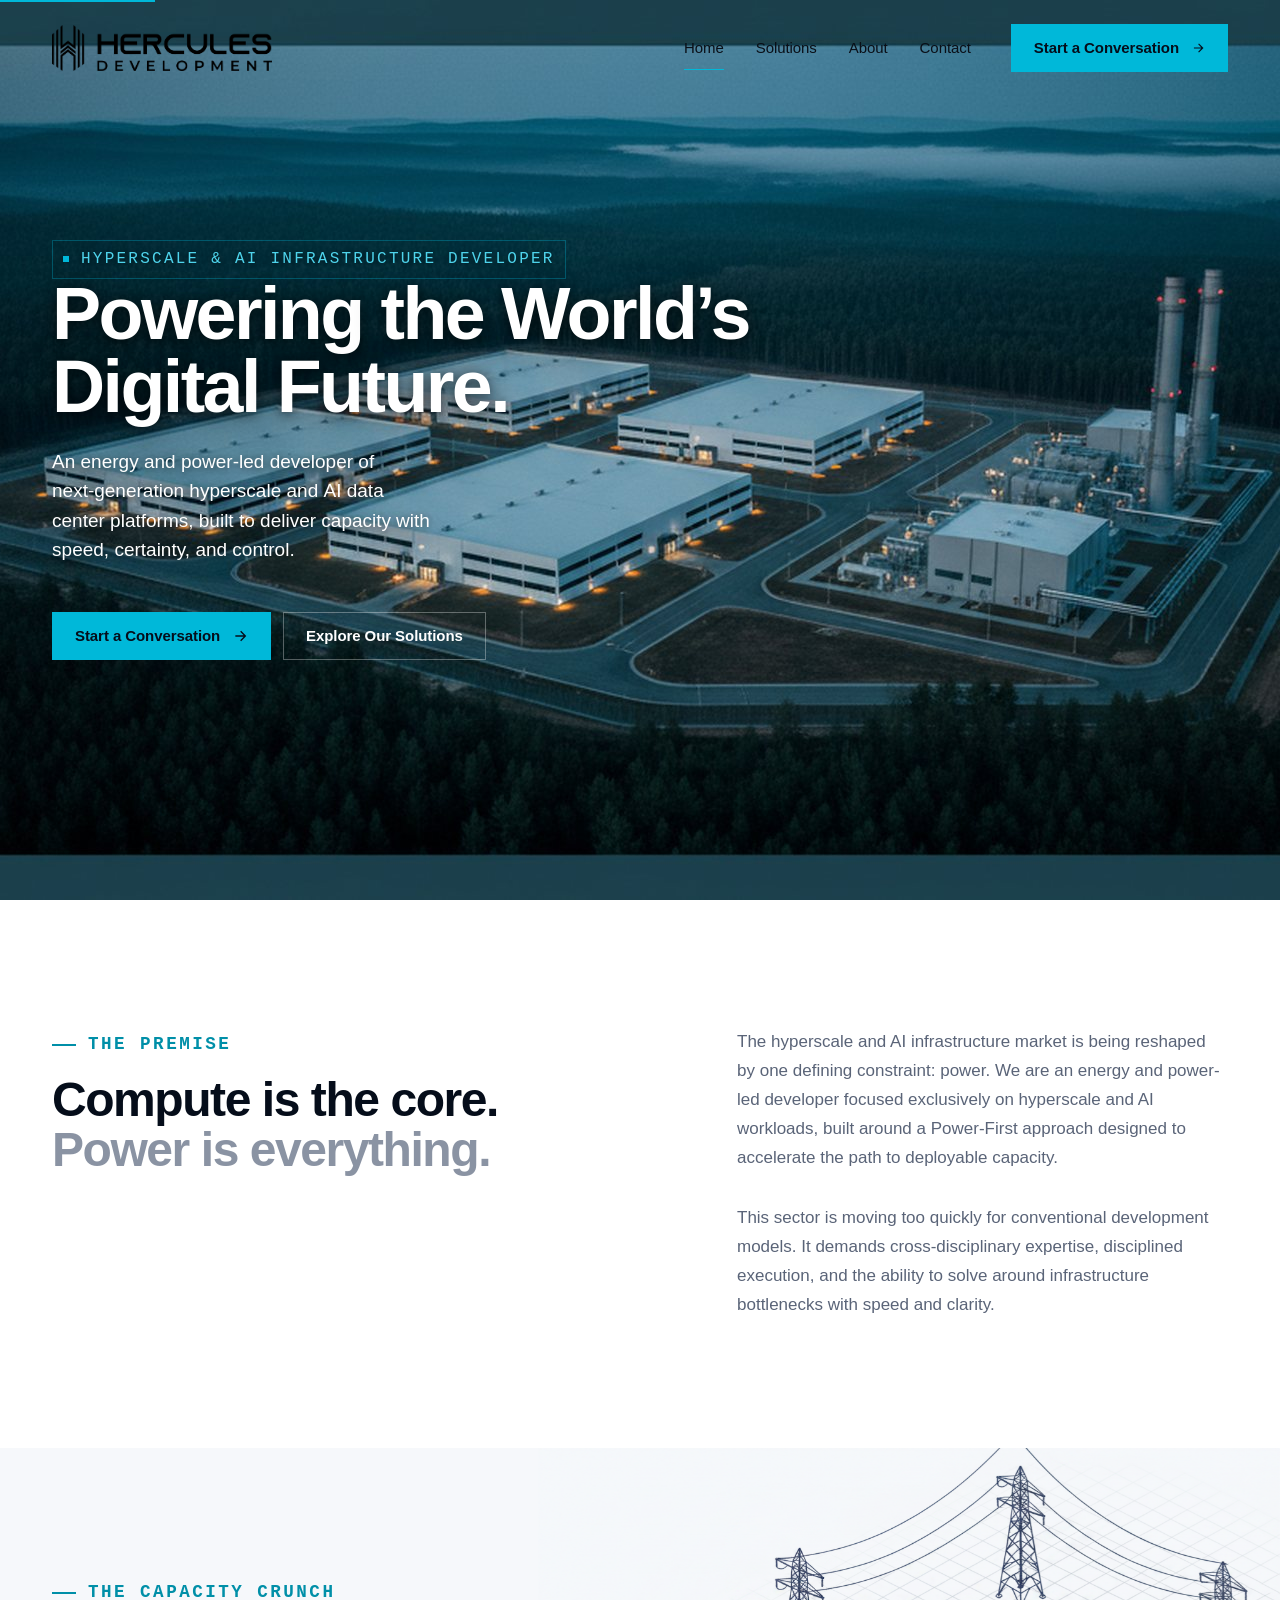
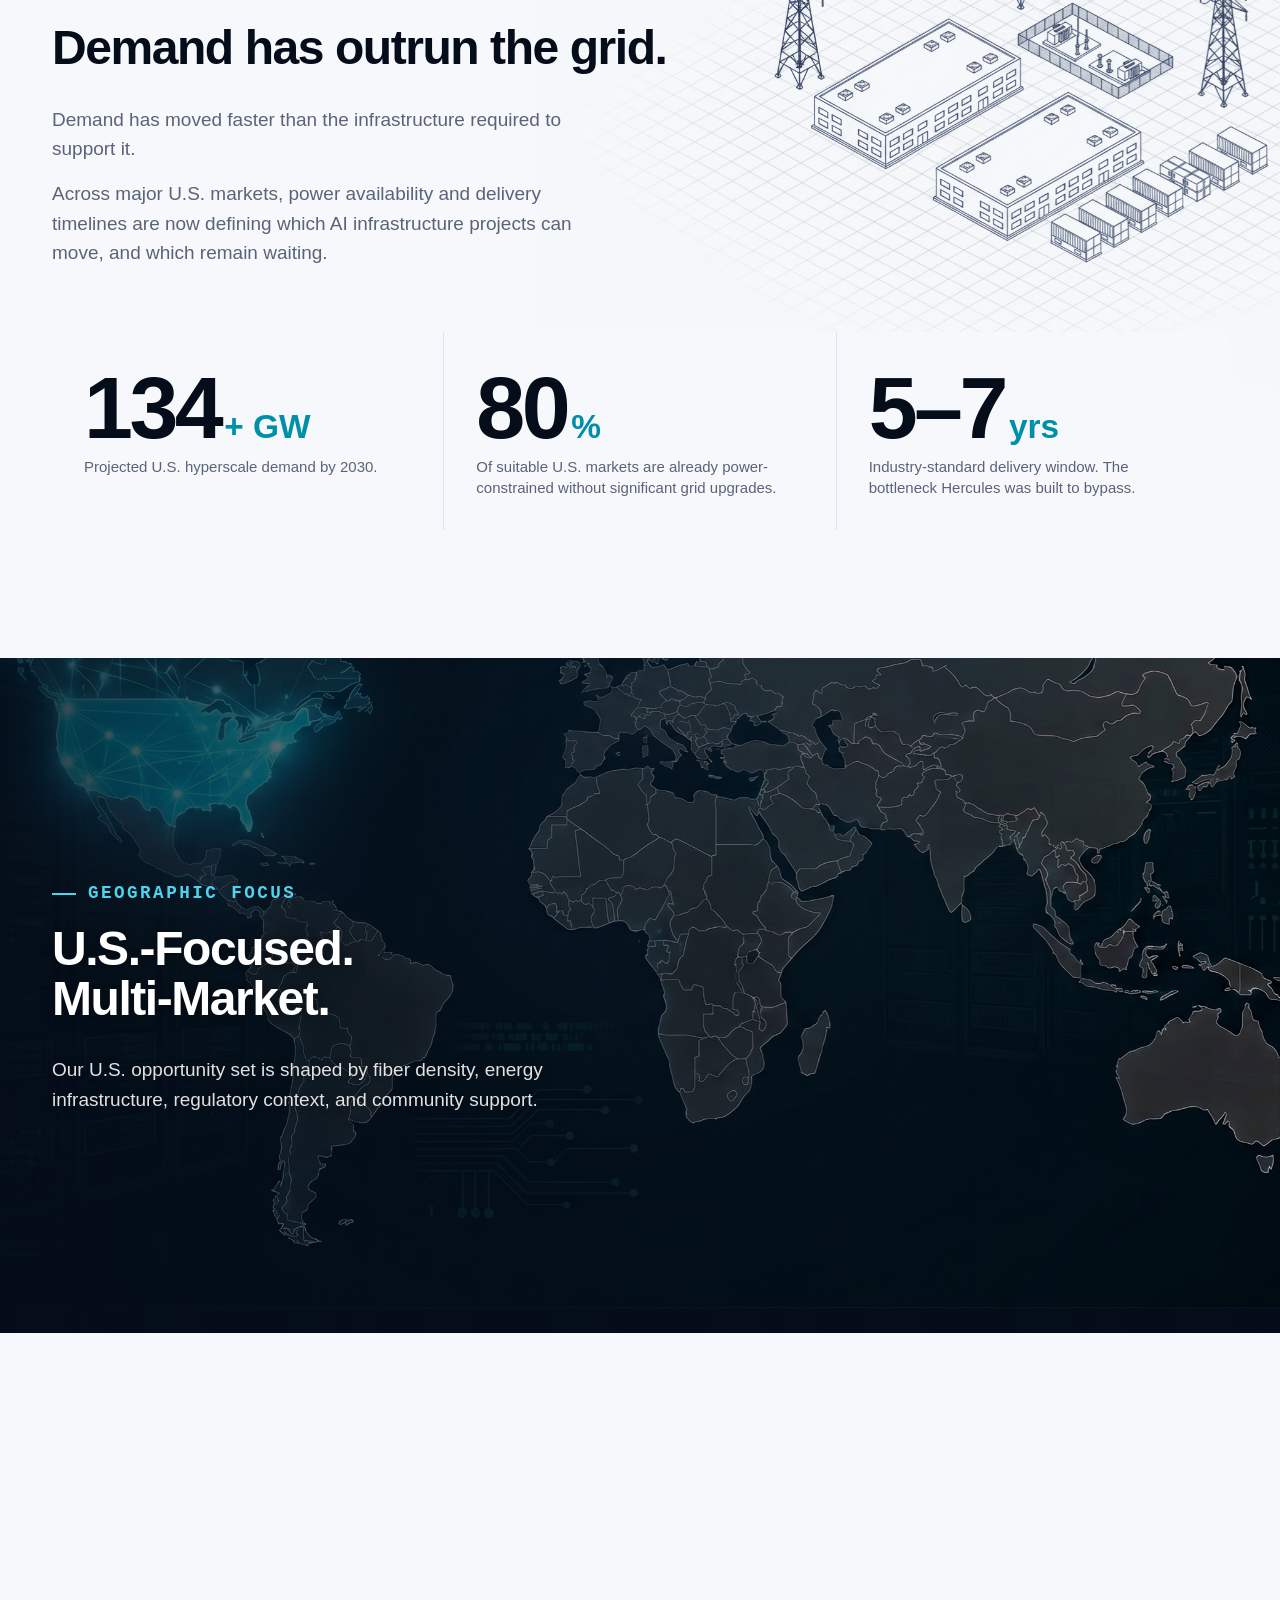
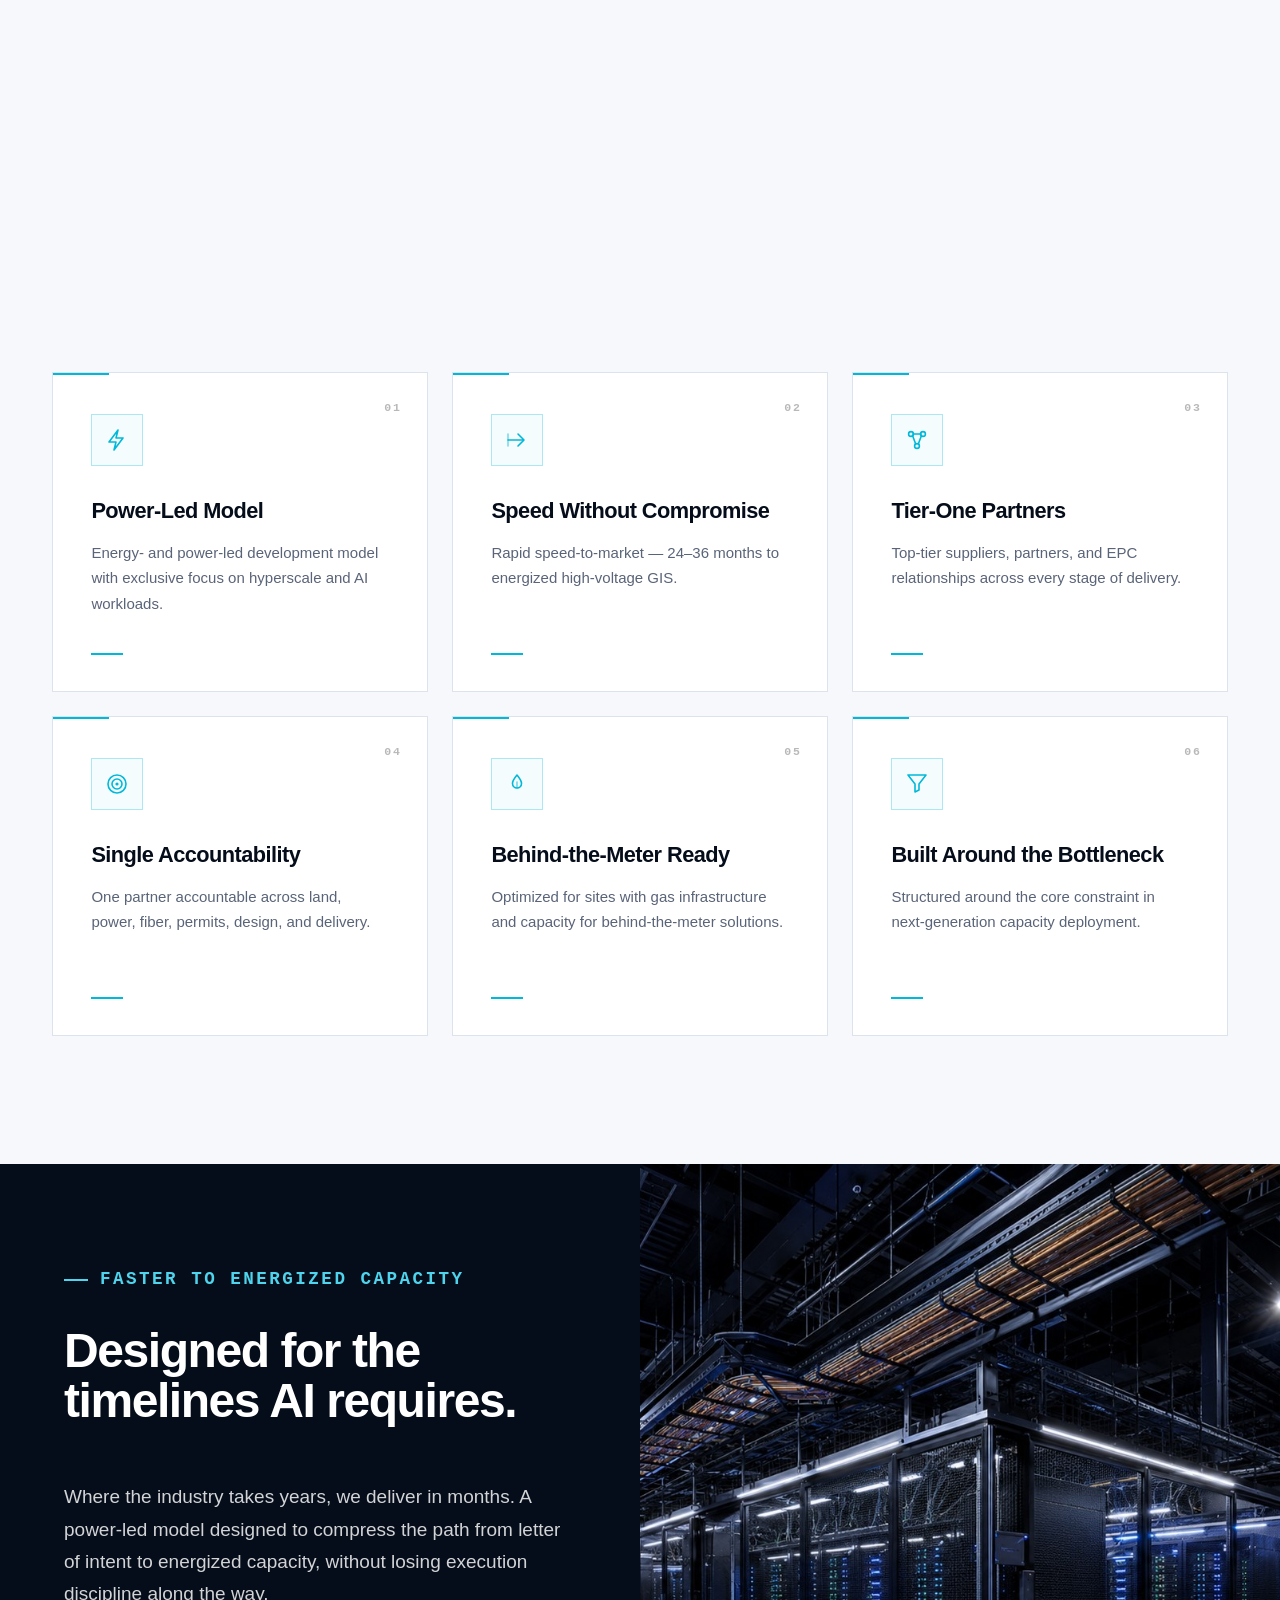
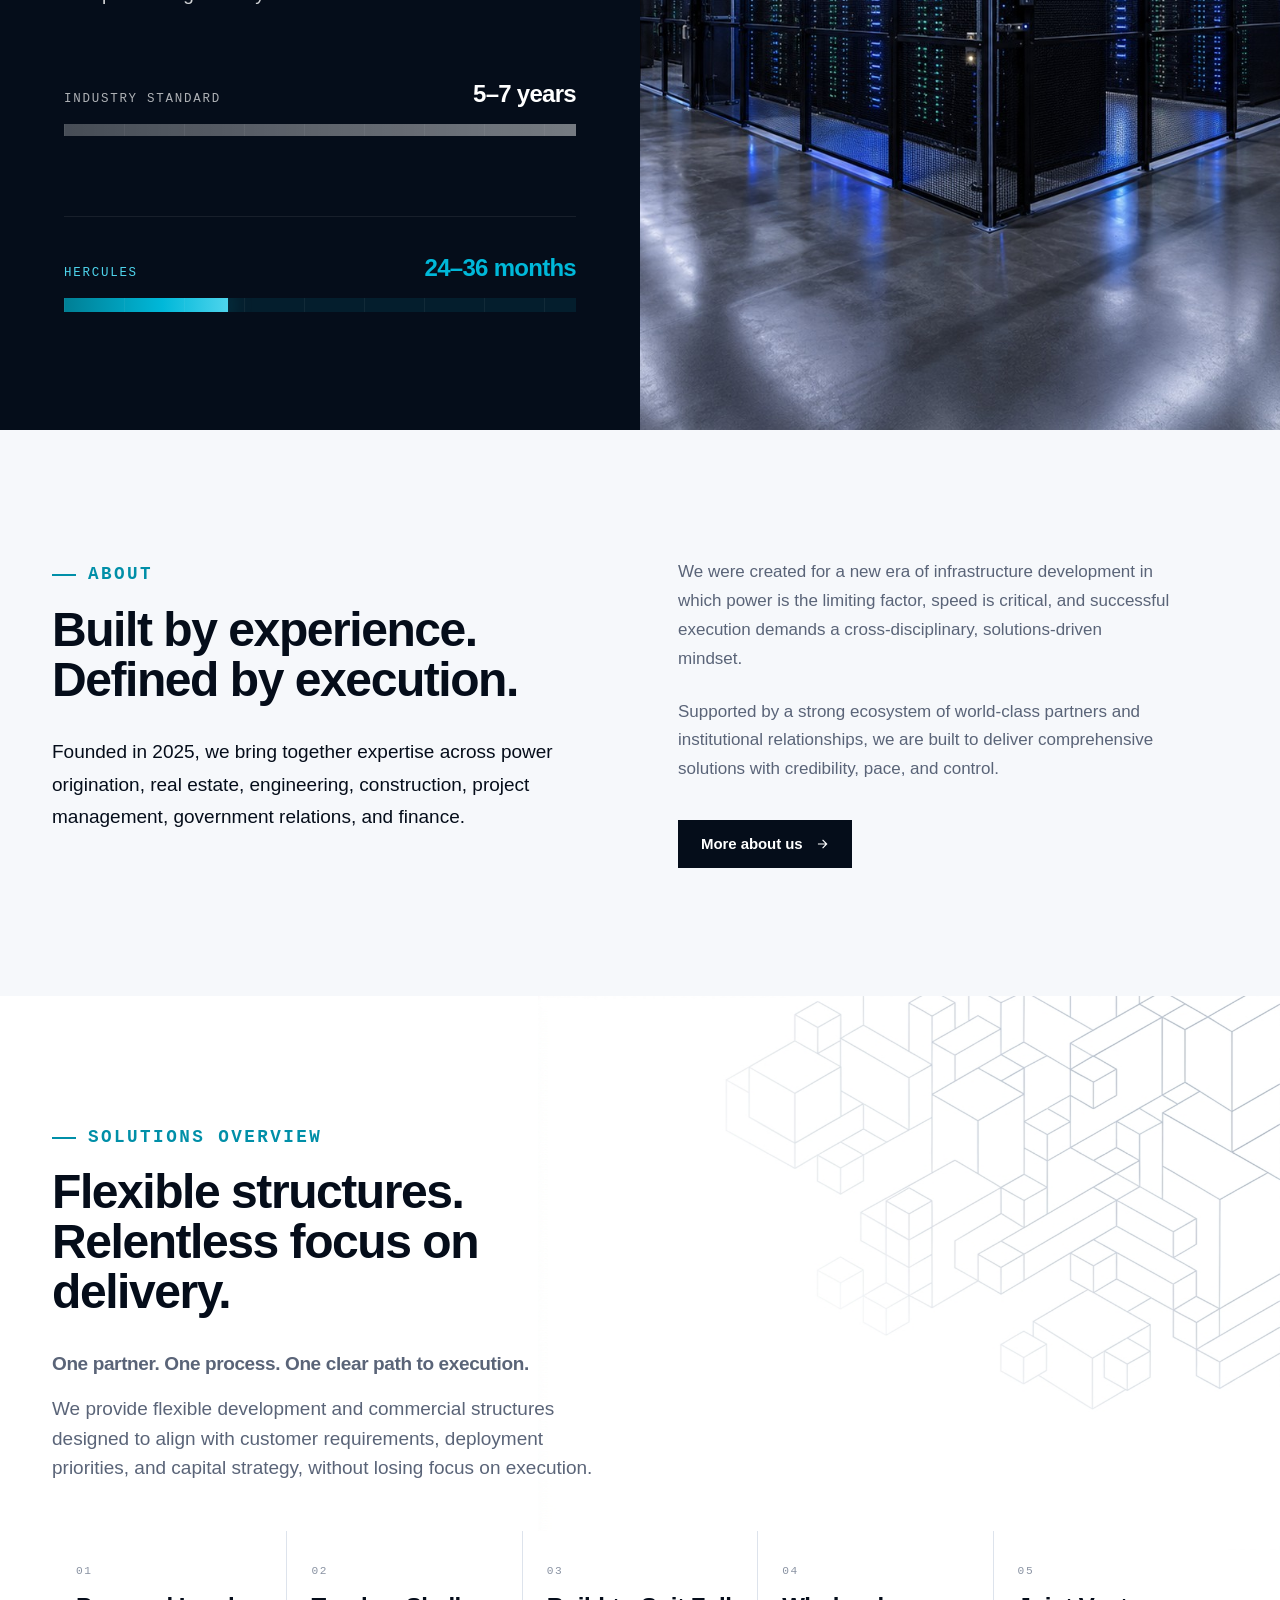
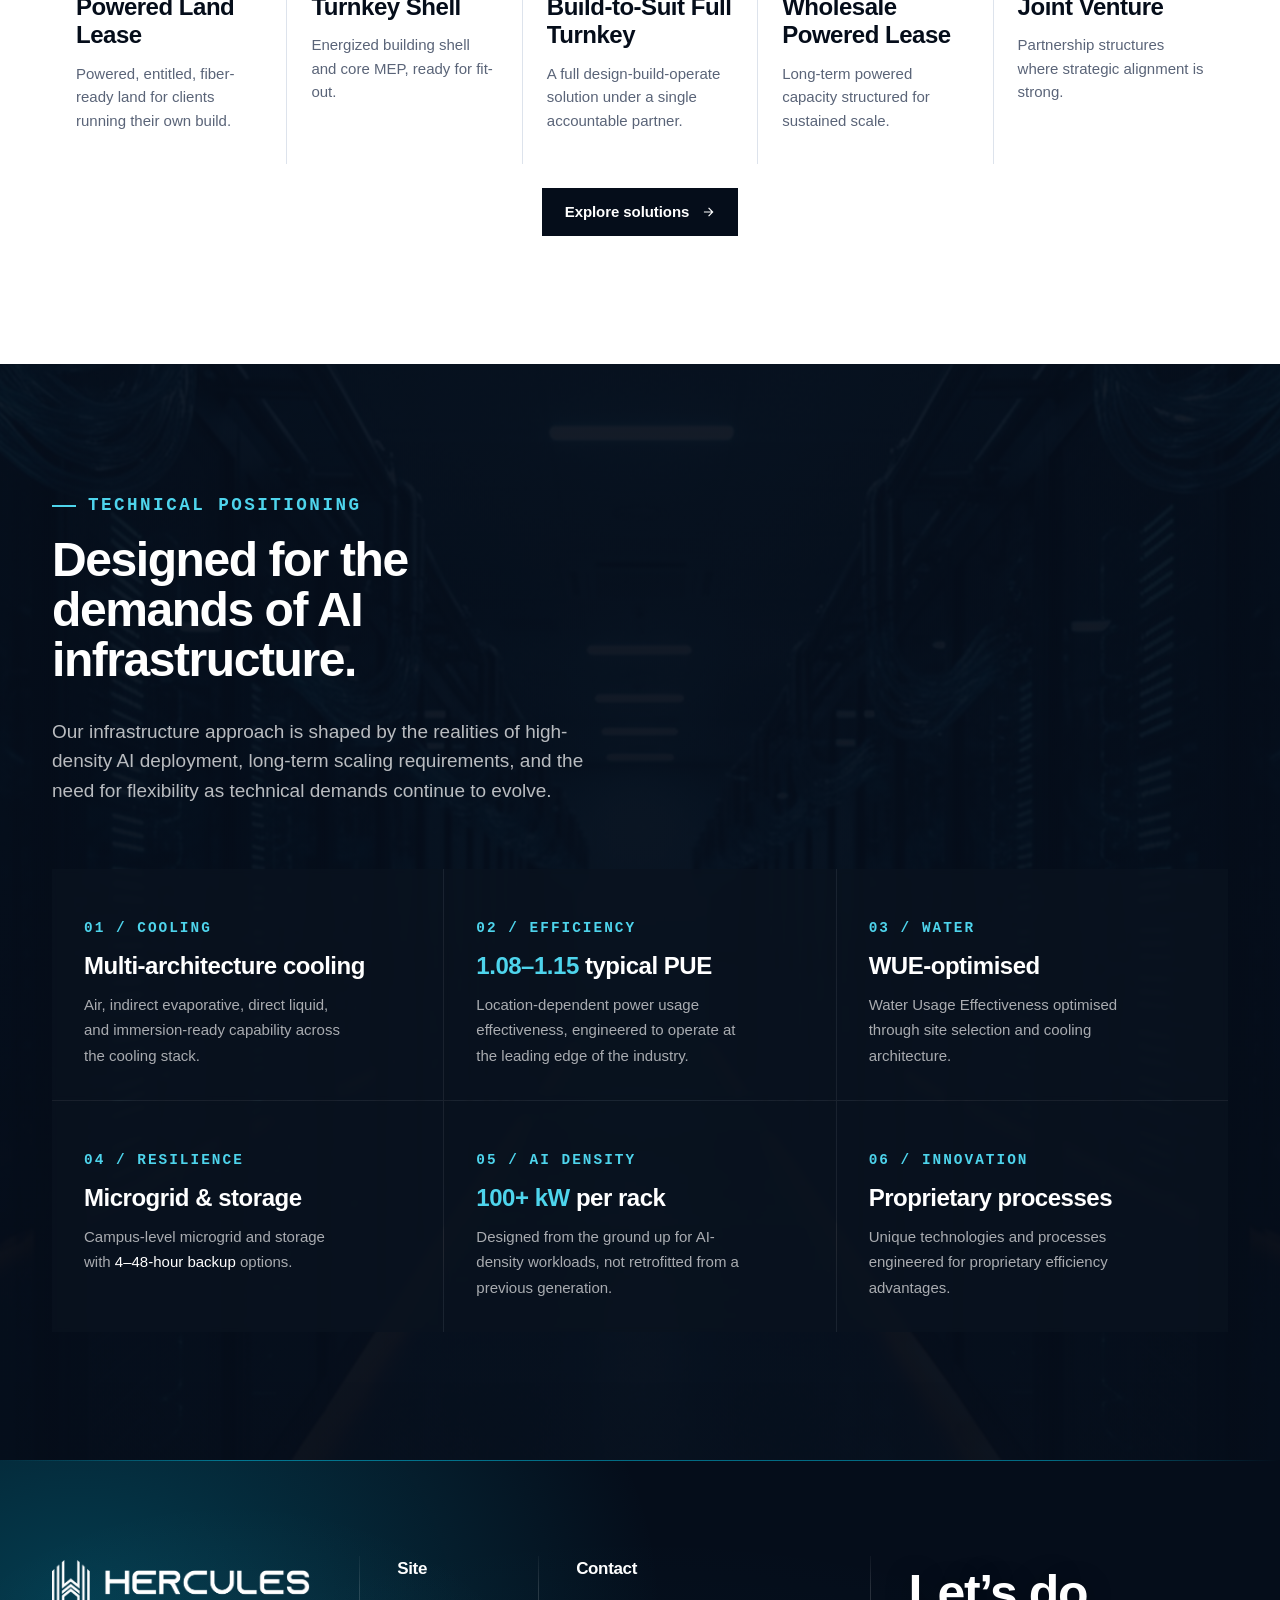
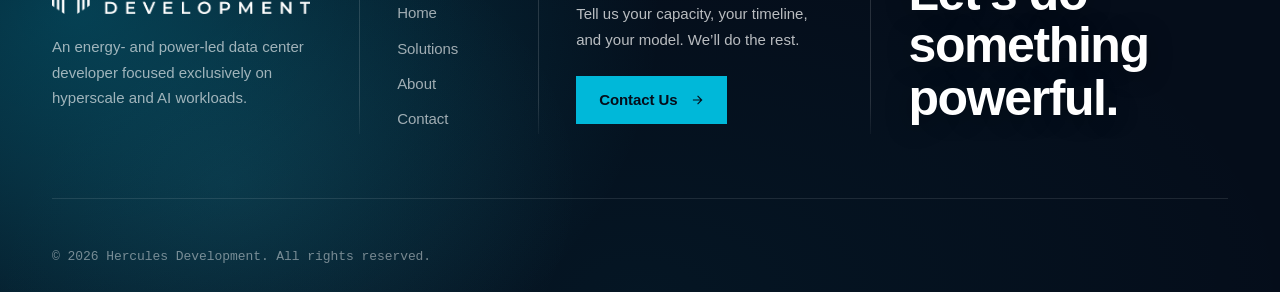
==== commit 1e4b5ba3: "Spacing audit P1-P4 fixes: responsive hero pad, h2 margin token, .statement aligned with .stage, inl" ====
--- a/index.html
+++ b/index.html
@@ -84,7 +84,7 @@
           <span class="eyebrow">The Capacity Crunch</span>
           <h2>Demand has outrun the grid.</h2>
           <p class="lede">Demand has moved faster than the infrastructure required to support it. </p>
-          <p class="lede" style="margin-top: var(--s-4)">Across major U.S. markets, power availability and delivery timelines are now defining which AI infrastructure projects can move, and which remain waiting.</p> 
+          <p class="lede">Across major U.S. markets, power availability and delivery timelines are now defining which AI infrastructure projects can move, and which remain waiting.</p>
         </div>
         <div class="capacity-stats stagger stagger--up">
           <div class="capacity-stats__row">
@@ -127,7 +127,7 @@
         <span class="eyebrow">The Hercules Advantage</span>
         <h2>Built around the constraint that matters most.</h2>
         <p class="lede">Our advantage is not layered on top of a conventional development model. It is built into the model itself.</p>
-        <p class="lede" style="margin-top: var(--s-4)">We take a Power-First approach to development, securing power and transmission capacity early, assembling land within the right infrastructure footprint, advancing permits and entitlements in parallel, and integrating energy strategy into the development process from day one.</p>
+        <p class="lede">We take a Power-First approach to development, securing power and transmission capacity early, assembling land within the right infrastructure footprint, advancing permits and entitlements in parallel, and integrating energy strategy into the development process from day one.</p>
       </div>
       <div class="advantage stagger stagger--up">
         <article class="advantage__cell" data-num="01">
@@ -267,7 +267,7 @@
           <p class="option__text">Partnership structures where strategic alignment is strong.</p>
         </article>
       </div>
-      <div class="reveal reveal--up" style="margin-top: var(--s-5); display: flex; justify-content: center;">
+      <div class="reveal reveal--up cta-center">
         <a href="solutions.html" class="btn btn--ink">Explore solutions<svg class="btn__arrow" width="14" height="14" viewBox="0 0 24 24" fill="none" stroke="currentColor" stroke-width="2"><path d="M5 12h14M13 5l7 7-7 7"/></svg></a>
       </div>
     </div>
--- a/css/app.css
+++ b/css/app.css
@@ -223,8 +223,6 @@
 .contact-grid__form { position: relative; }
 .contact-grid__form .eyebrow { margin-bottom: var(--s-3); }
 .contact-grid__form h2 {
-  font-size: clamp(1.875rem, 2.6vw, 2.5rem) !important;
-  line-height: 1.1 !important;
   margin: 0 0 var(--s-4) 0 !important;
   max-width: 22ch;
 }
@@ -311,7 +309,7 @@
 .form--bold .field textarea {
   border: 2.5px solid var(--line) !important;
   background: var(--paper) !important;
-  padding: 14px 16px !important;
+  padding: var(--s-3) var(--s-4) !important;
   font-size: var(--t-md);
   color: var(--ink);
   transition: border-color 200ms, box-shadow 200ms;
@@ -390,8 +388,6 @@
 }
 .contact-card .eyebrow { margin-bottom: var(--s-3); display: block; }
 .contact-card h2 {
-  font-size: clamp(1.875rem, 2.6vw, 2.5rem) !important;
-  line-height: 1.1 !important;
   margin: 0 0 var(--s-4) 0 !important;
   max-width: 22ch;
 }
@@ -487,9 +483,9 @@
 .capacity-split__copy {
   max-width: 56ch;
 }
-.capacity-split__copy h2 {
-  white-space: nowrap;
-  max-width: none;
+.capacity-split__copy h2 { max-width: none; }
+@media (min-width: 720px) {
+  .capacity-split__copy h2 { white-space: nowrap; }
 }
 .capacity-stats {
   display: grid;
@@ -504,7 +500,7 @@
 }
 .capacity-stats__row {
   background: var(--paper-2);
-  padding: var(--s-5) var(--s-5);
+  padding: var(--s-6) var(--s-6);
   display: flex;
   flex-direction: column;
   gap: 4px;                     /* tiny gap between number and label */
@@ -534,8 +530,12 @@
   border-color: var(--line);
 }
 
-/* Universal 40px gap below every H2 */
-h2 { margin-bottom: 40px; font-size: 48px !important; line-height: 1.08; }
+/* Universal H2: 32px gap below, responsive size */
+h2 {
+  margin-bottom: var(--s-6);
+  font-size: clamp(1.75rem, 5.6vw, 3rem) !important;
+  line-height: 1.1;
+}
 .h-stack { gap: 0 !important; }
 .h-stack p { margin-top: 0 !important; }
 .h-stack > .eyebrow { margin-bottom: var(--s-4); }
@@ -610,8 +610,6 @@
 .speed-section__text .eyebrow { margin-bottom: var(--s-2); color: var(--signal-1); }
 .speed-section__text h2 {
   color: var(--text-inv);
-  font-size: clamp(2rem, 3.2vw, 2.75rem);
-  line-height: 1.08;
   max-width: 18ch;
 }
 .speed-section__text .lede {
@@ -658,8 +656,6 @@
   }
 }
 .about-split__left h2 {
-  font-size: clamp(2rem, 3.2vw, 2.75rem);
-  line-height: 1.08;
   max-width: 18ch;
 }
 .about-split__left .lede {
@@ -794,8 +790,6 @@
 }
 .about-section__text .eyebrow { margin-bottom: var(--s-2); }
 .about-section__text h2 {
-  font-size: clamp(2rem, 3.2vw, 2.75rem);
-  line-height: 1.08;
   margin-bottom: var(--s-3);
   max-width: 18ch;
 }
@@ -1274,7 +1268,7 @@
 .foot--4col .foot__nav h4,
 .foot--4col .foot__contact h4 {
   font-family: var(--display);
-  font-size: 1.1rem;
+  font-size: var(--t-md);
   font-weight: 700;
   letter-spacing: var(--tr-snug);
   color: var(--text-inv);
@@ -1317,7 +1311,7 @@
 }
 .foot--4col .foot__statement-heading {
   font-family: var(--display);
-  font-size: 3.125rem;
+  font-size: clamp(2.25rem, 4.5vw + 0.5rem, 3.125rem);
   font-weight: 700;
   letter-spacing: -0.028em;
   line-height: 1.05;
@@ -1325,9 +1319,6 @@
   max-width: 14ch;
   margin: 0;
   text-shadow: 0 2px 24px rgba(0, 0, 0, 0.35);
-}
-@media (max-width: 879px) {
-  .foot--4col .foot__statement-heading { font-size: 2.25rem; }
 }
 
 .foot--4col .foot__bottom {
@@ -1391,7 +1382,6 @@
 .worldmap__overlay .frame { width: 100%; }
 .worldmap__copy h2 {
   color: var(--text-inv);
-  font-size: clamp(2rem, 4vw, 3.5rem);
   letter-spacing: var(--tr-tight);
   max-width: 18ch;
   text-shadow: 0 2px 16px rgba(0,0,0,0.45);
@@ -1444,6 +1434,10 @@
   --t-h2:  clamp(2rem,    2.5vw + 1rem, 3rem);
   --t-h1:  clamp(2.5rem,  4.5vw + 1rem, 5rem);
   --t-mega:clamp(3rem,   8vw + 1rem,  9rem);
+  /* Shared sub-heading scale for card titles (Advantage / About / Delivery rows) */
+  --t-h3-card: clamp(1.125rem, 1.6vw + 1rem, 1.5rem);
+  /* Shared mono / micro-label scale (eyebrow-adjacent captions, coords, compare labels) */
+  --t-mono-label: var(--t-xs);
 
   /* leading */
   --lh-tight: 1.04;
@@ -1487,7 +1481,7 @@
 
 /* ---------- 2. reset ---------- */
 *, *::before, *::after { box-sizing: border-box; margin: 0; padding: 0; }
-html { -webkit-text-size-adjust: 100%; -webkit-font-smoothing: antialiased; -moz-osx-font-smoothing: grayscale; text-rendering: optimizeLegibility; scroll-behavior: smooth; }
+html { -webkit-text-size-adjust: 100%; -webkit-font-smoothing: antialiased; -moz-osx-font-smoothing: grayscale; text-rendering: optimizeLegibility; scroll-behavior: smooth; overflow-x: hidden; }
 body {
   font-family: var(--sans);
   font-size: var(--t-md);
@@ -1495,6 +1489,7 @@
   color: var(--text);
   background: var(--paper);
   overflow-x: hidden;
+  width: 100%;
 }
 img, svg, video { display: block; max-width: 100%; height: auto; }
 a { color: inherit; text-decoration: none; }
@@ -1666,7 +1661,7 @@
 }
 .nav-mobile a {
   font-family: var(--display);
-  font-size: 2rem;
+  font-size: clamp(1.5rem, 5vw, 2rem);
   font-weight: 700;
   letter-spacing: var(--tr-snug);
   color: var(--text-inv);
@@ -1683,6 +1678,7 @@
   font-size: var(--t-sm);
   font-weight: 600;
   letter-spacing: -0.005em;
+  line-height: 1.2;
   border: 1px solid transparent;
   transition: background var(--t-fast), color var(--t-fast), border-color var(--t-fast), transform var(--t-fast);
   cursor: pointer;
@@ -1722,7 +1718,7 @@
   color: var(--text-inv);
   overflow: hidden;
   isolation: isolate;
-  padding-block: var(--s-9);
+  padding-block: clamp(96px, 12vw, 160px);
 }
 .hero__media {
   position: absolute;
@@ -1843,7 +1839,7 @@
 /* ---------- 8. statement (large) ---------- */
 .statement {
   text-align: left;
-  padding-block: clamp(80px, 12vw, var(--s-11));
+  padding-block: clamp(72px, 10vw, 128px);
 }
 .statement__lead {
   font-family: var(--display);
@@ -2175,6 +2171,7 @@
   font-size: clamp(2.5rem, 5vw, 4rem);
   letter-spacing: var(--tr-tight);
   line-height: 1.02;
+  margin-top: var(--s-4);
   margin-bottom: var(--s-4);
   max-width: 18ch;
 }
@@ -2278,7 +2275,7 @@
   font-family: var(--mono);
 }
 .field input, .field select, .field textarea {
-  padding: 14px 16px;
+  padding: var(--s-3) var(--s-4);
   border: 1px solid var(--line);
   background: var(--paper);
   font: inherit;
@@ -2521,8 +2518,28 @@
   max-width: 720px;
 }
 .h-stack p { margin-top: 40px; }
-.h-stack h2 {
-  font-size: clamp(1.875rem, 3.5vw, 3rem);
+
+/* Solutions — Commercial Flexibility heading (migrated from inline style) */
+.commercial-flex__title {
+  margin-top: var(--s-3);
+  margin-bottom: var(--s-4);
+}
+.commercial-flex__band {
+  border-left: 3px solid var(--signal);
+  padding: var(--s-5) 0 var(--s-5) var(--s-6);
+  background: transparent;
+}
+
+/* Utility: consecutive ledes get a top-margin (was inline `style="margin-top:var(--s-4)"`) */
+.lede + .lede,
+.capacity-split__copy .lede + .lede,
+.h-stack .lede + .lede { margin-top: var(--s-4); }
+
+/* Utility: centered CTA wrapper inside a section */
+.cta-center {
+  margin-top: var(--s-5);
+  display: flex;
+  justify-content: center;
 }
 
 /* ---------- 25. directional reveals ---------- */
@@ -3043,3 +3060,179 @@
   line-height: var(--lh-loose);
   max-width: 36ch;
 }
+
+/* =============================================================
+   MOBILE / TABLET RESPONSIVE FIXES
+   ============================================================= */
+@media (max-width: 879px) {
+
+  /* --- Nav: visible toggle on home page floating state (dark on light video bg) --- */
+  .nav-toggle {
+    border-color: rgba(10, 15, 23, 0.45);
+  }
+  .nav--solid .nav-toggle { border-color: rgba(255, 255, 255, 0.32); }
+  .nav--solid .nav-toggle span { background: var(--text-inv); }
+  /* When the mobile drawer is open, swap to white logo + white toggle bars regardless of page */
+  .page-home .nav--floating.menu-open .nav__brand img {
+    content: url("../images/logo/hercules-logo-full-white.png");
+  }
+  .page-home .nav--floating.menu-open .nav-toggle span { background: var(--text-inv); }
+  .nav.menu-open .nav-toggle { border-color: rgba(255, 255, 255, 0.32); }
+
+  /* --- Eyebrows + tags: legible at small size on mobile --- */
+  .eyebrow {
+    font-size: 0.6875rem !important;
+    letter-spacing: 0.06em !important;
+  }
+  .eyebrow::before { width: 18px !important; margin-right: 8px !important; }
+  .tag { font-size: 0.6875rem; letter-spacing: 0.06em; }
+
+  /* --- Hero CTAs: one row on mobile --- */
+  .hero__actions {
+    flex-wrap: nowrap;
+    gap: var(--s-2);
+    width: 100%;
+  }
+  .hero__actions .btn {
+    padding: var(--s-3) var(--s-4);
+    flex: 1 1 auto;
+    justify-content: center;
+    white-space: nowrap;
+    min-width: 0;
+  }
+  .hero__actions .btn .btn__arrow { display: none; }
+
+  /* --- UNIFIED HEADING SCALE ON MOBILE ---
+     All three H1 contexts share the same clamp formula so the visual
+     "Hercules look" is identical across hero / page-headers / inline H1s. */
+  h1,
+  .hero__heading,
+  .ph h1 {
+    font-size: clamp(1.875rem, 7.6vw, 2.5rem) !important;
+    line-height: 1.08 !important;
+    letter-spacing: -0.025em;
+  }
+  /* Universal H2 with high enough specificity to win without per-section rules */
+  h2,
+  .h-stack h2,
+  .speed-section__text h2,
+  .about-split__left h2,
+  .about-section__text h2,
+  .worldmap__copy h2,
+  .contact-card h2,
+  .contact-grid__form h2,
+  .capacity-split__copy h2 {
+    font-size: clamp(1.5rem, 6.2vw, 2.125rem) !important;
+    line-height: 1.08 !important;
+    margin-bottom: var(--s-5);
+  }
+  /* H3 baseline */
+  h3 { font-size: clamp(1.125rem, 4.6vw, 1.375rem); line-height: 1.18; }
+
+  /* Card-title scale: unified across Advantage / About / Delivery rows */
+  .advantage__title,
+  .about-cell__title,
+  .delivery-row__title {
+    font-size: var(--t-h3-card) !important;
+    line-height: 1.18 !important;
+  }
+
+  /* Capacity-stats megastat numerals (less aggressive vw on mobile) */
+  .capacity-stats__row .megastat__num { font-size: clamp(2.5rem, 9vw, 4rem); }
+
+  /* --- About/statement: tighten gap between consecutive paragraphs --- */
+  .statement__body {
+    gap: var(--s-3) !important;
+    margin-top: var(--s-4) !important;
+  }
+  .statement__body p + p { margin-top: 0 !important; }
+
+  /* --- Section header → grid margin tightening (was 64px on mobile, now 32) --- */
+  .delivery-rows,
+  .advantage { margin-top: var(--s-6) !important; }
+
+  /* --- Footer grid mobile gap: less aggressive (was 48px) --- */
+  .foot--4col .foot__grid { gap: var(--s-5); }
+
+  /* --- Card intra-content gaps: scale down one token step on mobile --- */
+  .about-cell { gap: var(--s-3); }
+  .delivery-row__text { gap: var(--s-2); }
+  .contact-aside-list { gap: var(--s-4); }
+  .h-stack { gap: var(--s-2) !important; }
+  .h-stack p { margin-top: var(--s-2) !important; }
+  .h-stack p + p { margin-top: var(--s-2) !important; }
+  .about-cell p + p { margin-top: var(--s-3); }
+
+  /* --- Nav: bigger right gutter so the toggle has breathing room from screen edge,
+        and account for notched / safe-area devices --- */
+  .nav__inner {
+    padding-right: max(var(--gutter), env(safe-area-inset-right, 16px));
+    padding-left: max(var(--gutter), env(safe-area-inset-left, 16px));
+  }
+  /* Push the toggle a hair further in from the edge to feel intentional */
+  .nav-toggle { margin-right: 4px; }
+
+  /* --- Worldmap base image: left-center on mobile so the U.S. shape is visible --- */
+  .worldmap--hero .worldmap__base { object-position: left center; }
+
+  /* --- Footer: center everything on mobile --- */
+  .foot--4col .foot__grid { text-align: center; }
+  .foot--4col .foot__col { align-items: center; }
+  .foot--4col .foot__brand img { margin-left: auto; margin-right: auto; }
+  .foot--4col .foot__brand p,
+  .foot--4col .foot__contact p,
+  .foot--4col .foot__nav ul,
+  .foot--4col .foot__statement-heading { margin-left: auto; margin-right: auto; text-align: center; }
+  .foot--4col .foot__nav ul { align-items: center; }
+  .foot--4col .foot__cta-btn { align-self: center; }
+  .foot--4col .foot__statement { justify-content: center; }
+  .foot__bottom { justify-content: center; text-align: center; }
+
+  /* --- About: hide H mark on mobile (already hidden via display:none rule, kept for safety) --- */
+  .about-grid__mark { display: none !important; }
+
+  /* --- Contact page: extra bottom padding under sub + center form intro --- */
+  .contact-ph .ph__sub { padding-bottom: 20px; }
+  .contact-card .eyebrow,
+  .contact-card h2,
+  .contact-card__lede { text-align: center; }
+  .contact-card .eyebrow::before { display: none; }
+}
+
+/* --- Tablet refinements (between mobile and desktop) --- */
+@media (min-width: 720px) and (max-width: 1023px) {
+  .hero__heading { font-size: clamp(2.75rem, 7vw, 3.75rem) !important; }
+  .ph h1 { font-size: clamp(2.25rem, 5.5vw, 3rem) !important; }
+}
+
+/* =============================================================
+   BACK-TO-TOP BUTTON (desktop, tablet, mobile)
+   ============================================================= */
+.back-to-top {
+  position: fixed;
+  right: clamp(16px, 2.5vw, 32px);
+  bottom: clamp(16px, 2.5vw, 32px);
+  width: 48px;
+  height: 48px;
+  display: grid;
+  place-items: center;
+  background: var(--signal);
+  color: var(--ink);
+  border: none;
+  border-radius: 50%;
+  cursor: pointer;
+  z-index: 90;
+  opacity: 0;
+  pointer-events: none;
+  transform: translateY(12px);
+  transition: opacity 300ms ease, transform 300ms ease, background 200ms ease;
+  box-shadow: 0 10px 30px -10px rgba(0, 0, 0, 0.35), 0 4px 10px -4px rgba(0, 0, 0, 0.18);
+}
+.back-to-top.is-visible {
+  opacity: 1;
+  pointer-events: auto;
+  transform: translateY(0);
+}
+.back-to-top:hover { background: var(--signal-1); }
+.back-to-top svg { width: 20px; height: 20px; stroke: currentColor; stroke-width: 2; fill: none; }
+@media (prefers-reduced-motion: reduce) { .back-to-top { transition: none; transform: none; } }
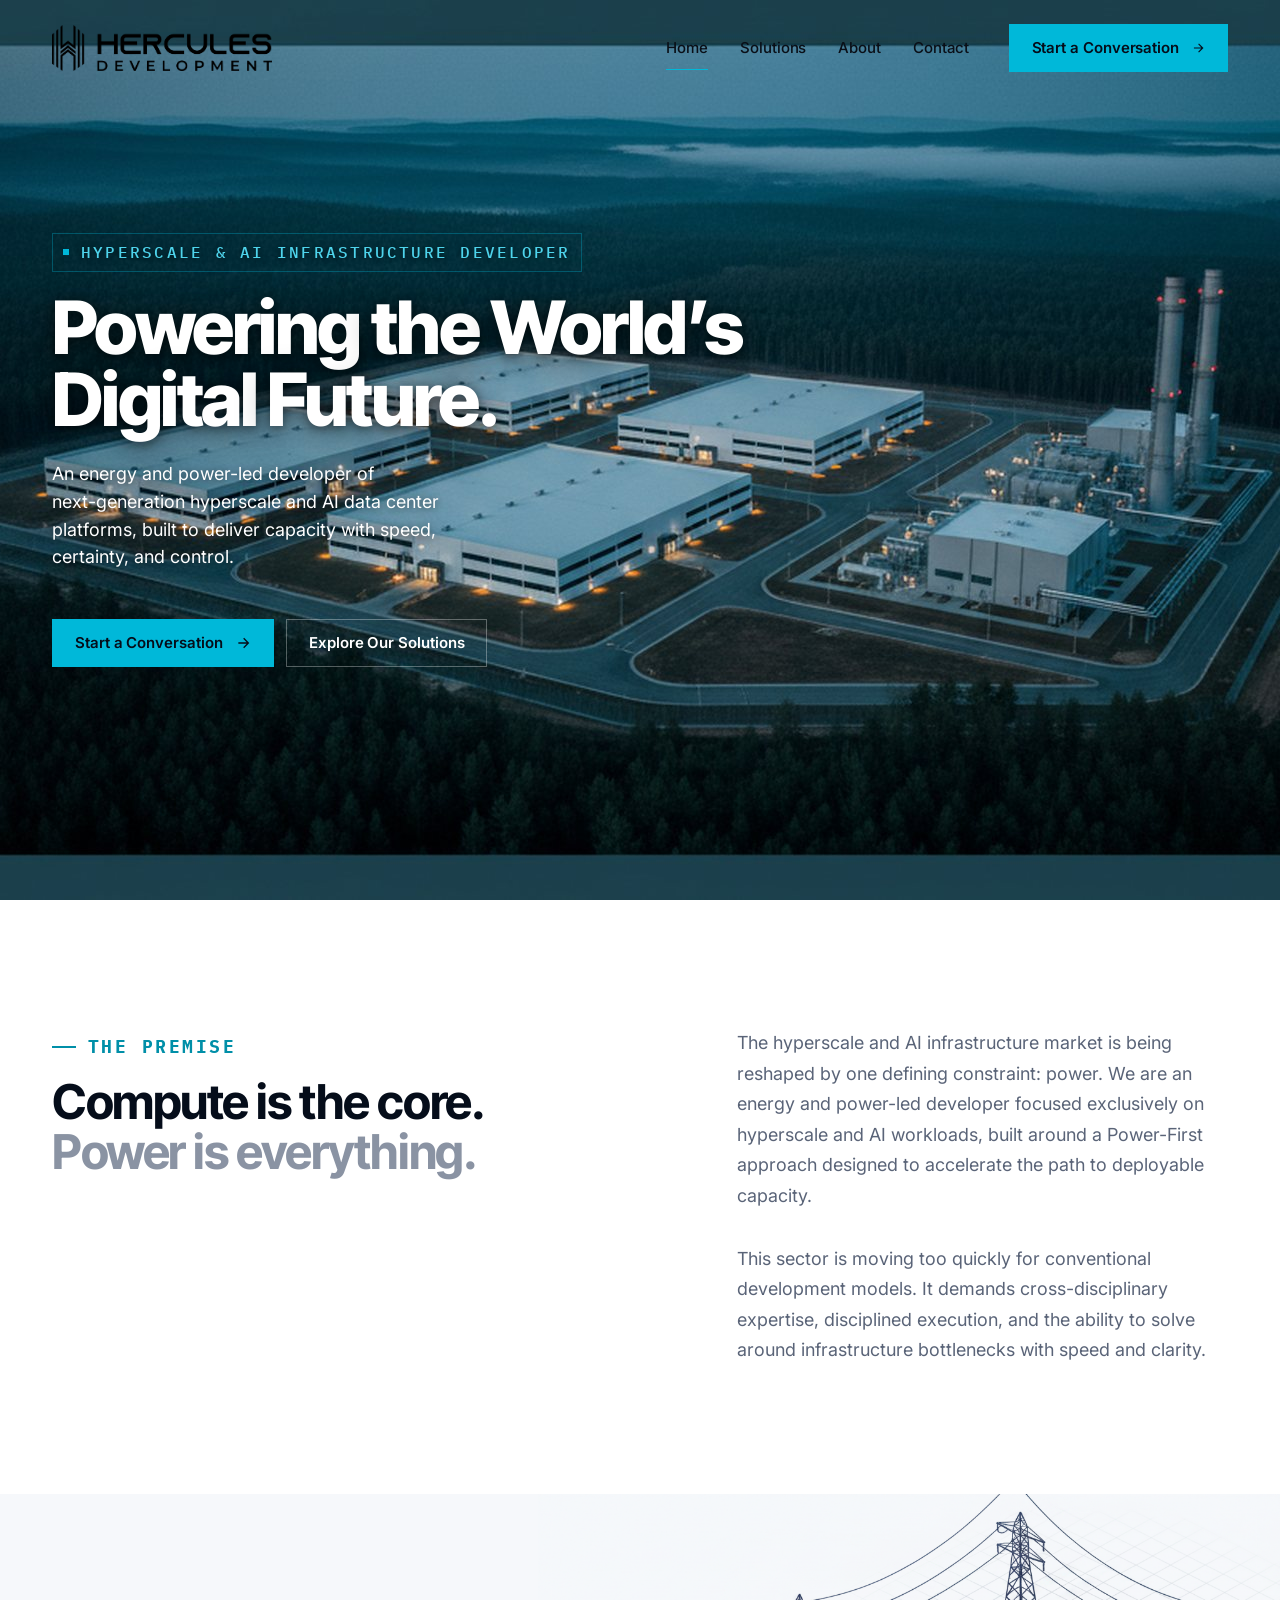
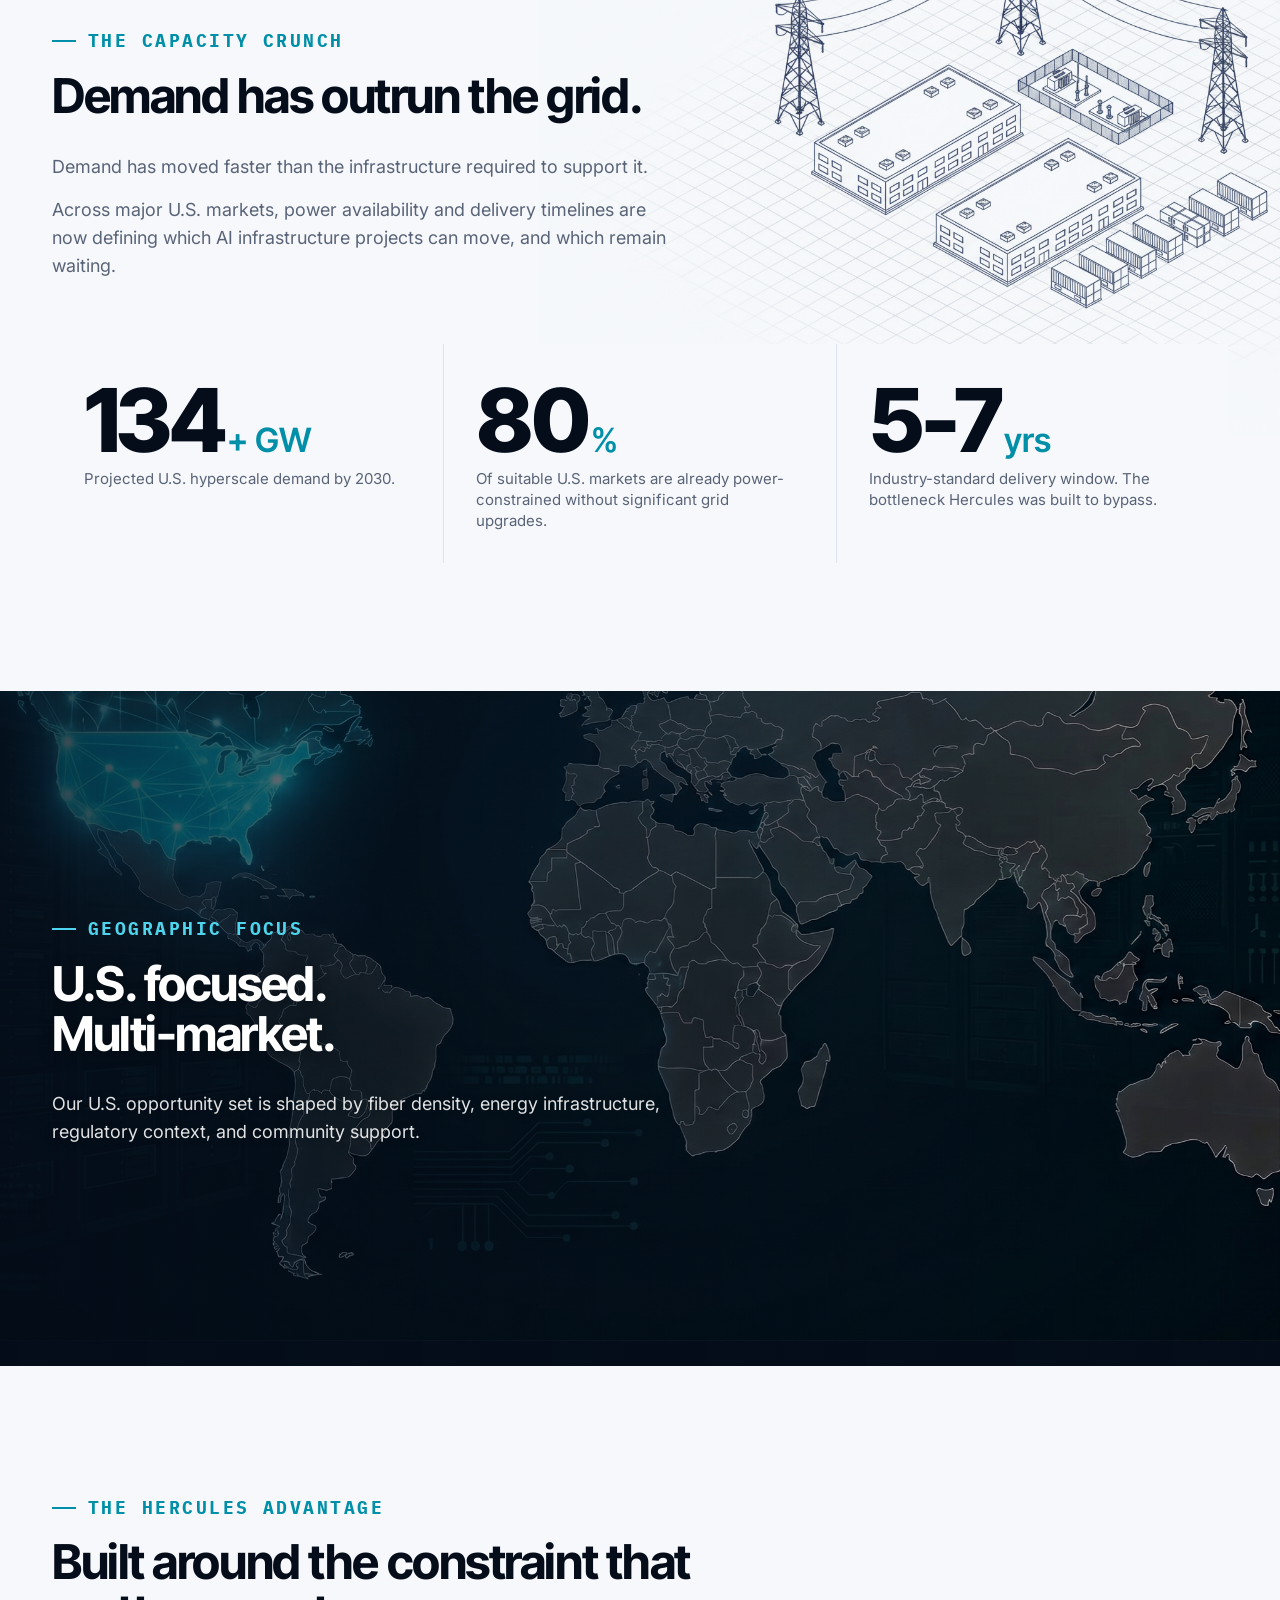
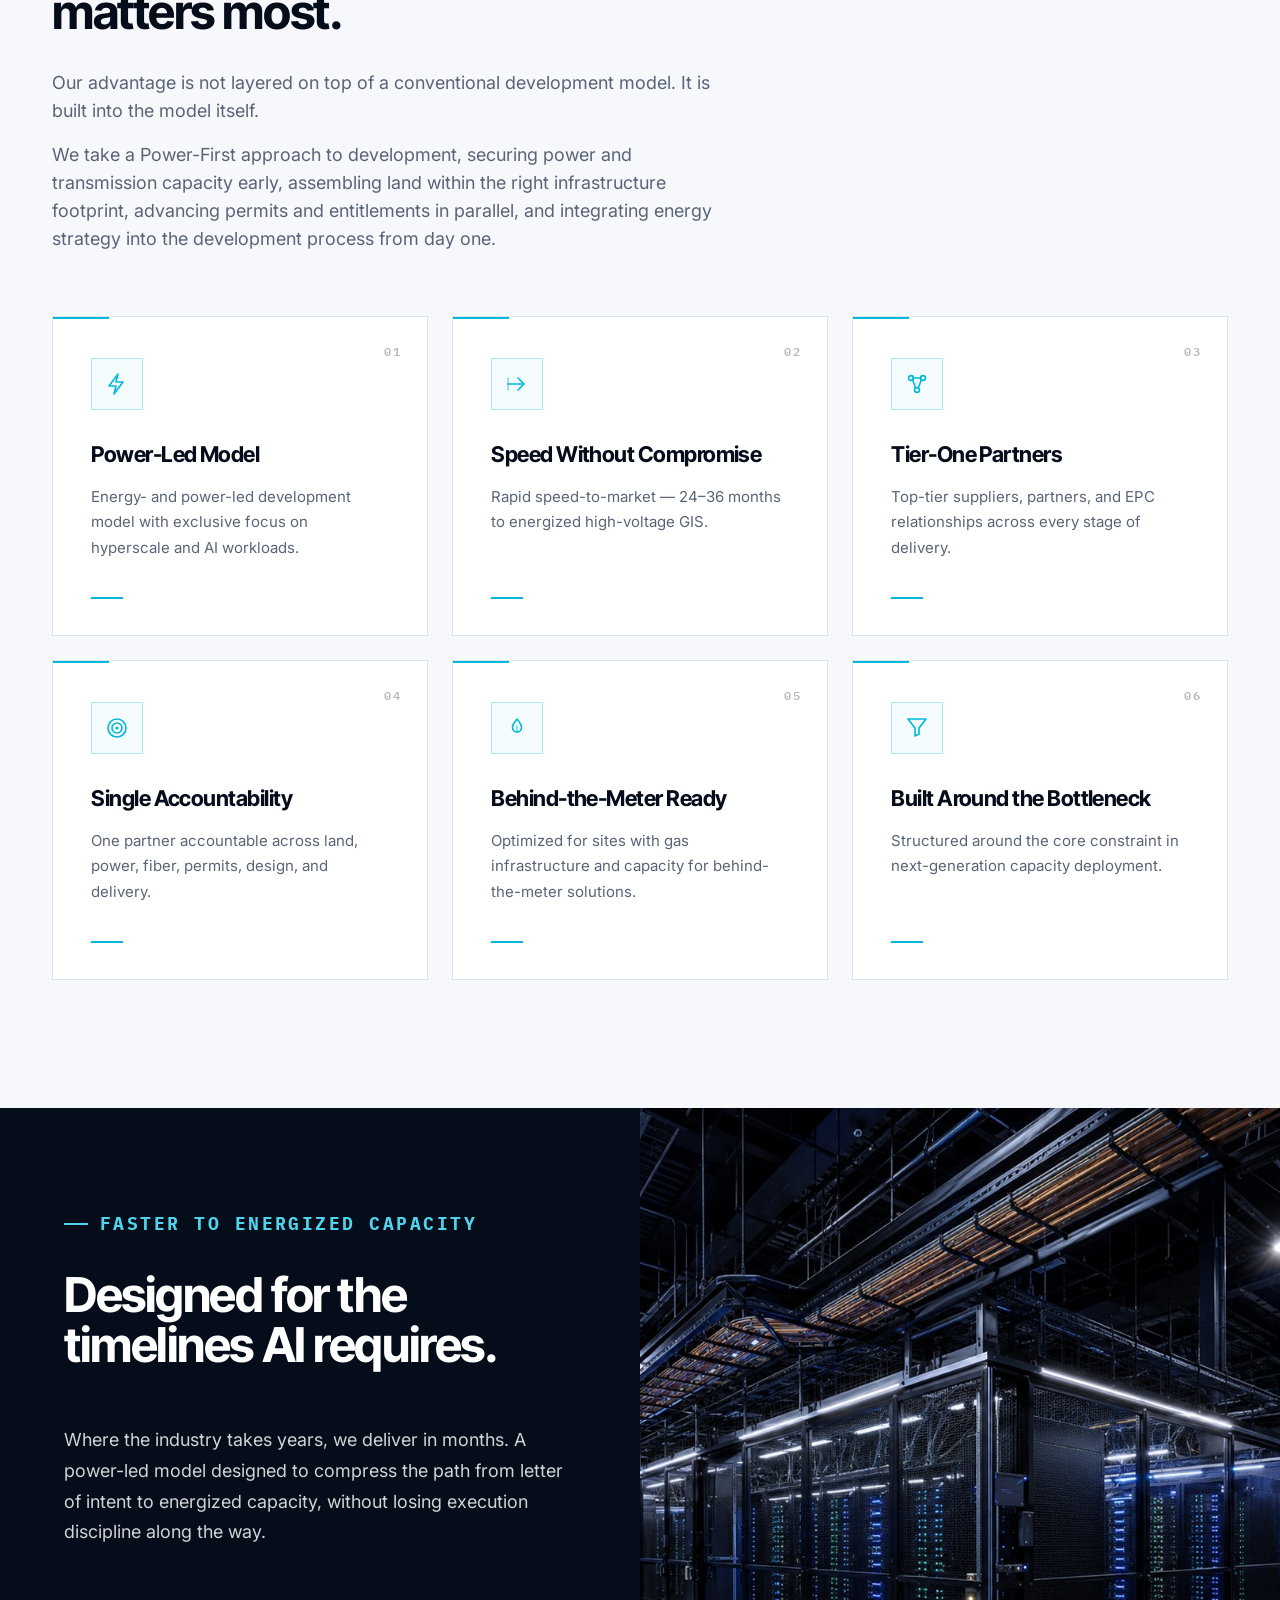
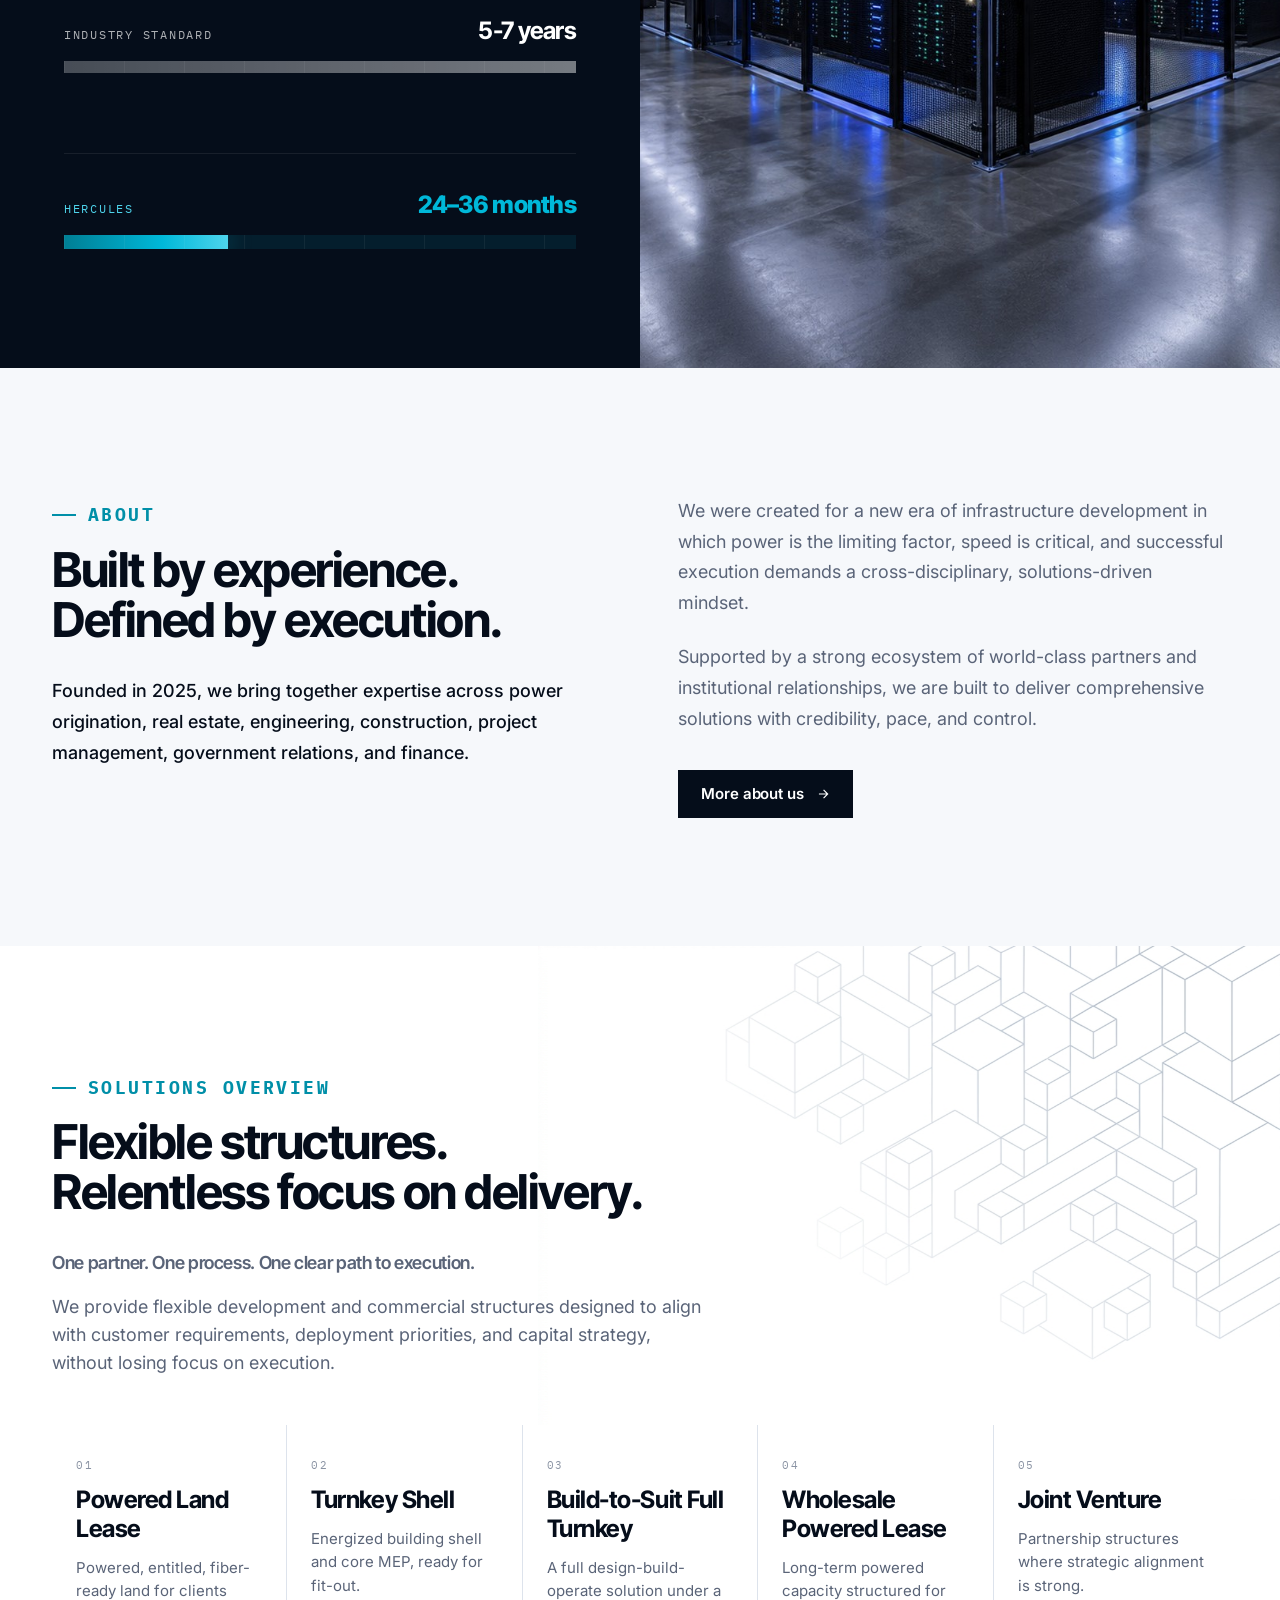
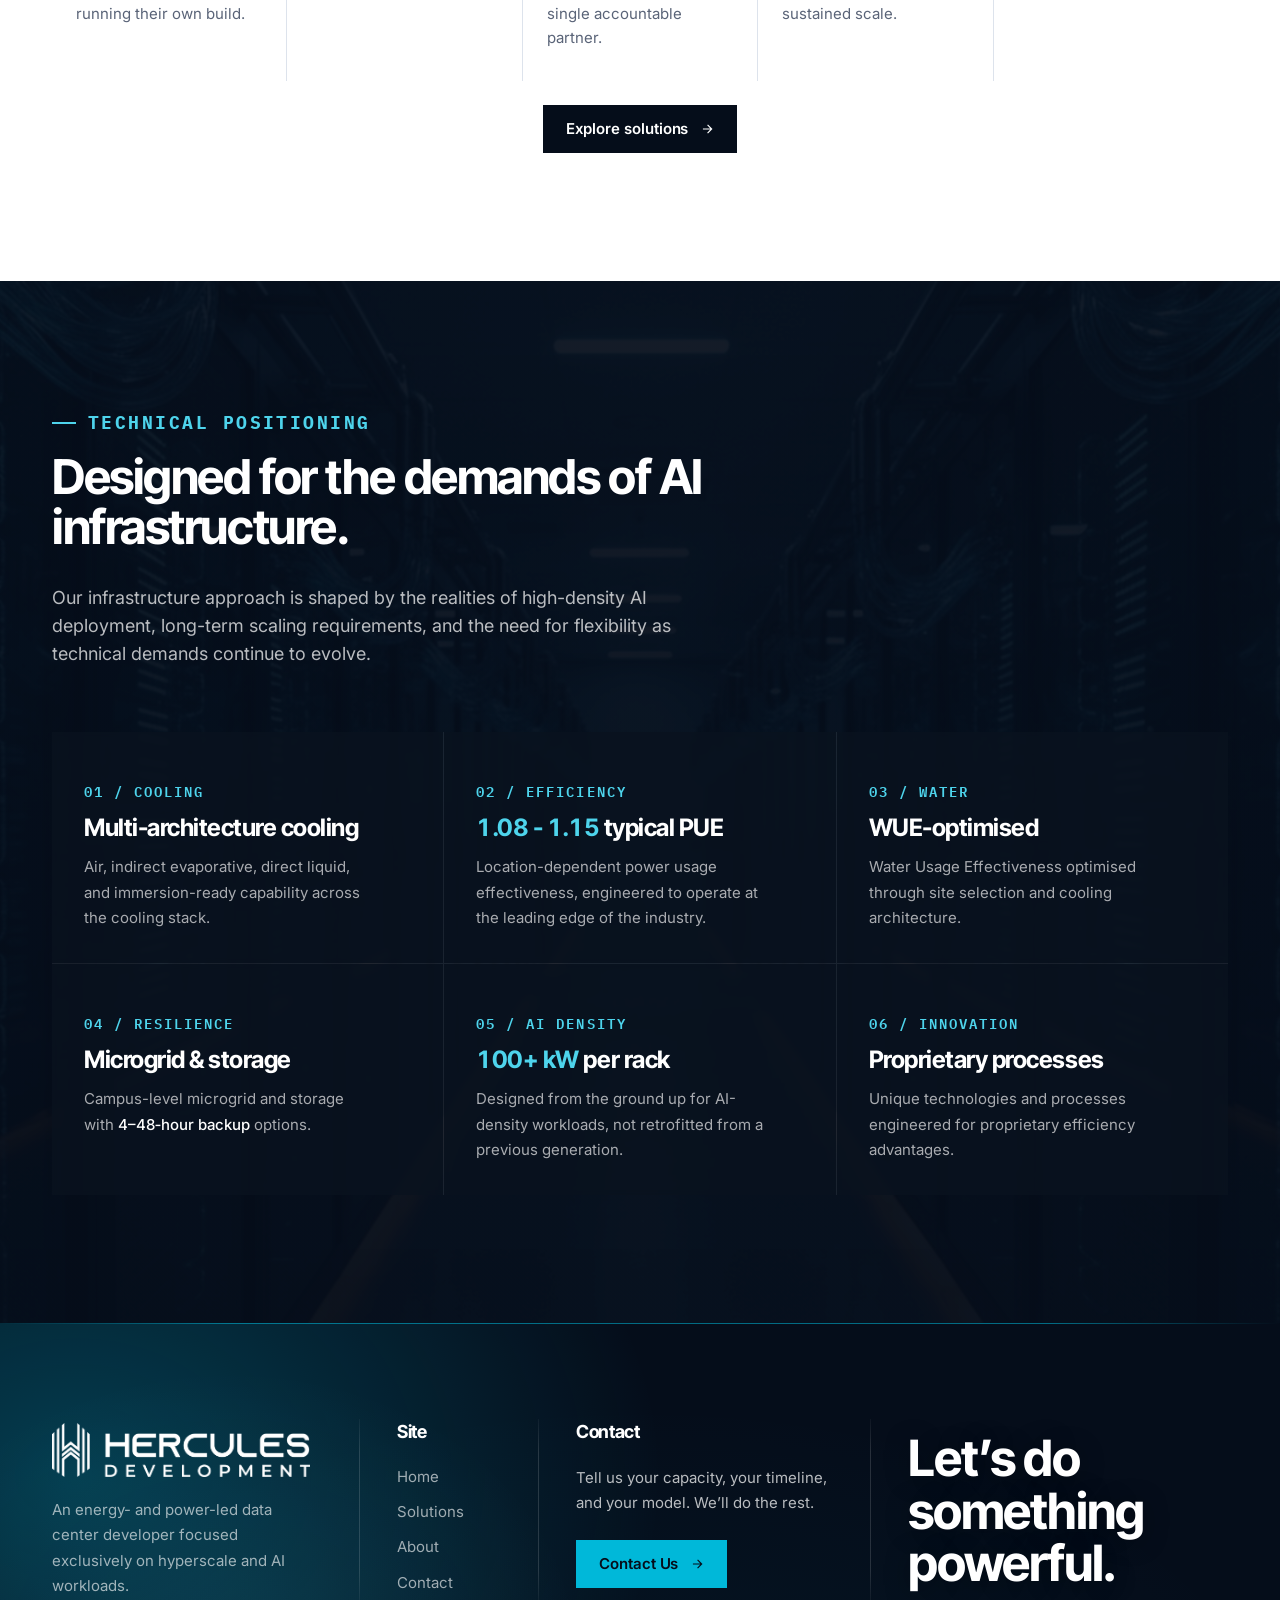
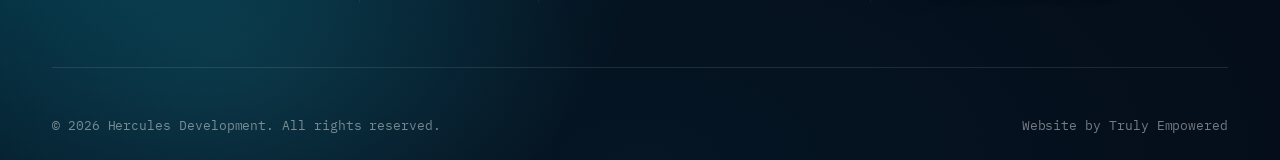
==== commit 2975ced7: "Sync local working copy to repo: HTML/CSS/JS spacing + mobile fixes, favicons, thank-you page - abou" ====
--- a/index.html
+++ b/index.html
@@ -5,14 +5,15 @@
   <meta name="viewport" content="width=device-width,initial-scale=1">
   <title>Hercules Development — Powering the World&rsquo;s Digital Future</title>
   <meta name="description" content="An energy and power-led data center developer focused exclusively on hyperscale and AI workloads. Built for speed, certainty, and execution.">
-  <link rel="icon" type="image/png" href="images/logo.png">
+  <link rel="icon" type="image/svg+xml" href="images/favicon.svg">
+  <link rel="icon" type="image/x-icon" href="/favicon.ico">
+  <link rel="apple-touch-icon" href="/apple-touch-icon.png">
   <link rel="preconnect" href="https://fonts.googleapis.com">
   <link rel="preconnect" href="https://fonts.gstatic.com" crossorigin>
+  <link rel="stylesheet" href="https://fonts.googleapis.com/css2?family=Inter+Tight:wght@500;600;700;800;900&family=Inter:wght@400;500;600;700&family=IBM+Plex+Mono:wght@400;500;600&display=swap">
   <link rel="stylesheet" href="css/app.css">
 </head>
 <body class="page-home">
-
-<a href="#main" class="skip">Skip to content</a>
 
 <!-- nav -->
 <header class="nav nav--floating">
@@ -45,7 +46,7 @@
   <!-- hero -->
   <section class="hero">
     <div class="hero__media">
-      <video src="video/video.mp4" poster="images/hero-campus.jpg" muted autoplay loop playsinline preload="auto" aria-hidden="true"></video>
+      <video src="video/video.mp4" poster="images/hero-campus.jpg" muted autoplay loop playsinline preload="metadata" aria-hidden="true"></video>
     </div>
     <div class="frame hero__inner">
       <div>
@@ -96,7 +97,7 @@
             <div class="megastat__lbl">Of suitable U.S. markets are already power-constrained without significant grid upgrades.</div>
           </div>
           <div class="capacity-stats__row">
-            <div class="megastat__num" data-target="7" data-prefix="5&ndash;" data-suffix="<sup>yrs</sup>">5&ndash;7<sup>yrs</sup></div>
+            <div class="megastat__num" data-target="7" data-prefix="5-" data-suffix="<sup>yrs</sup>">5-7<sup>yrs</sup></div>
             <div class="megastat__lbl">Industry-standard delivery window. The bottleneck Hercules was built to bypass.</div>
           </div>
         </div>
@@ -112,7 +113,7 @@
         <div class="frame">
           <div class="worldmap__copy reveal reveal--up">
             <span class="eyebrow eyebrow--inv">Geographic Focus</span>
-            <h2>U.S.-Focused.<br>Multi-Market.</h2>
+            <h2>U.S. focused.<br>Multi-market.</h2>
             <p class="lede">Our U.S. opportunity set is shaped by fiber density, energy infrastructure, regulatory context, and community support.</p>
           </div>
         </div>
@@ -193,7 +194,7 @@
           <div class="compare__row">
             <div class="compare__row-head">
               <span class="compare__label">Industry standard</span>
-              <span class="compare__val">5&ndash;7 years</span>
+              <span class="compare__val">5-7 years</span>
             </div>
             <div class="compare__bar" style="--fill: 100%"><div class="compare__fill"></div></div>
           </div>
@@ -289,7 +290,7 @@
         </li>
         <li class="tech-card">
           <span class="tech-card__index">02 / Efficiency</span>
-          <h3 class="tech-card__label"><span class="tech-card__metric">1.08&ndash;1.15</span> typical PUE</h3>
+          <h3 class="tech-card__label"><span class="tech-card__metric">1.08 - 1.15</span> typical PUE</h3>
           <p class="tech-card__body">Location-dependent power usage effectiveness, engineered to operate at the leading edge of the industry.</p>
         </li>
         <li class="tech-card">
@@ -346,6 +347,7 @@
     </div>
     <div class="foot__bottom">
       <span>&copy; <script>document.write(new Date().getFullYear())</script>&nbsp;Hercules Development. All rights reserved.</span>
+      <a class="foot__credit" href="https://www.trulyempowered.com" target="_blank" rel="noopener noreferrer">Website by Truly Empowered</a>
     </div>
   </div>
 </footer>
--- a/css/app.css
+++ b/css/app.css
@@ -1323,11 +1323,21 @@
 
 .foot--4col .foot__bottom {
   display: flex;
-  justify-content: flex-start;
+  justify-content: space-between;
+  align-items: center;
+  gap: var(--s-3);
+  flex-wrap: wrap;
   color: rgba(255, 255, 255, 0.45);
   font-size: var(--t-xs);
   letter-spacing: -0.005em;
 }
+.foot__credit {
+  color: inherit;
+  text-decoration: none;
+  transition: color var(--t-fast);
+}
+.foot__credit:hover,
+.foot__credit:focus-visible { color: var(--signal); text-decoration: underline; }
 
 /* Hide cyan radial gradients under the map (the "blue bar" the user reported) */
 .map-stage::before {
@@ -1392,7 +1402,7 @@
   text-shadow: 0 1px 8px rgba(0,0,0,0.4);
 }
 
-@import url('https://fonts.googleapis.com/css2?family=Inter+Tight:wght@500;600;700;800;900&family=Inter:wght@400;500;600;700&family=IBM+Plex+Mono:wght@400;500;600&display=swap');
+/* Google Fonts now loaded via <link> in each HTML <head> (Inter Tight, Inter, IBM Plex Mono). */
 
 /* ---------- 1. tokens ---------- */
 :root {
@@ -1427,7 +1437,7 @@
   --t-sm:  0.9375rem;
   --t-base: 1rem;
   --t-md:  1.0625rem;
-  --t-lg:  1.1875rem;
+  --t-lg:  1.0625rem;
   --t-xl:  1.375rem;
   --t-h4:  clamp(1.25rem, 1vw + 1rem, 1.5rem);
   --t-h3:  clamp(1.5rem,  1.4vw + 1rem, 1.875rem);
@@ -1477,6 +1487,14 @@
   --t-base:    280ms;
   --t-slow:    520ms;
   --t-stage:   900ms;
+}
+
+/* Body-text size: 17px on mobile, 18px on tablet + desktop. */
+@media (min-width: 720px) {
+  :root {
+    --t-md: 1.125rem; /* 18px */
+    --t-lg: 1.125rem; /* 18px — stays in sync with --t-md */
+  }
 }
 
 /* ---------- 2. reset ---------- */
@@ -1778,6 +1796,9 @@
 .hero .tag {
   text-shadow: 0 1px 6px rgba(0, 0, 0, 0.55);
 }
+@media (min-width: 880px) {
+  .hero .tag { margin-bottom: 20px; }
+}
 .hero__meta-val {
   text-shadow: 0 1px 8px rgba(0, 0, 0, 0.5);
 }
@@ -2275,6 +2296,9 @@
   font-family: var(--mono);
 }
 .field input, .field select, .field textarea {
+  width: 100%;
+  min-width: 0;
+  max-width: 100%;
   padding: var(--s-3) var(--s-4);
   border: 1px solid var(--line);
   background: var(--paper);
@@ -2283,6 +2307,8 @@
   color: var(--text);
   transition: border-color var(--t-fast), background var(--t-fast);
 }
+/* Allow form grid tracks to shrink below the input's intrinsic UA width */
+.form, .form__row, .field { min-width: 0; }
 .field input:focus, .field select:focus, .field textarea:focus {
   outline: 0;
   border-color: var(--ink);
@@ -2470,18 +2496,6 @@
 /* ---------- 22. utilities ---------- */
 .signal { color: var(--signal); }
 .muted { color: var(--text-mute); }
-.skip {
-  position: absolute;
-  top: -40px;
-  left: 0;
-  background: var(--signal);
-  color: var(--ink);
-  padding: var(--s-2) var(--s-4);
-  font-weight: 600;
-  z-index: 200;
-}
-.skip:focus { top: 0; }
-
 /* ---------- 23. mono detail label ---------- */
 .tag {
   font-family: var(--mono);
@@ -2845,8 +2859,26 @@
 
 /* ---------- 30. small responsive polish ---------- */
 @media (max-width: 600px) {
-  .hero { padding-block: 0 var(--s-8); }
+  /* Hero: keep content clear of the fixed nav, sit the tag on its own row at
+     its natural content width (so the surrounding wrapper doesn't get pushed
+     wider than the frame's gutters), and put a clean gap between tag and H1. */
+  .hero { padding-block: clamp(144px, 28vw, 172px) var(--s-8); }
+  .hero__inner > div {
+    display: flex;
+    flex-direction: column;
+    min-width: 0;
+  }
+  .hero .tag { align-self: flex-start; max-width: 100%; }
+  .hero__heading { margin-top: var(--s-5); }
   .hero__inner { gap: var(--s-7); }
+
+  /* h-stack heading-to-lede spacing: match the about-split rhythm (~24px). */
+  .h-stack { gap: 0 !important; }
+  .h-stack > h2 + p { margin-top: 0 !important; }
+
+  /* about-split: kill the redundant right-column padding-top — the grid
+     row-gap already provides the gap between stacked columns on mobile. */
+  .about-split__right { padding-top: 0; }
   .hero__coord { font-size: 0.62rem; }
   .ph--media { padding-block: clamp(120px, 26vw, 160px) clamp(56px, 12vw, 96px); }
   .ph__panel { padding-top: var(--s-4); }
@@ -3087,20 +3119,24 @@
   .eyebrow::before { width: 18px !important; margin-right: 8px !important; }
   .tag { font-size: 0.6875rem; letter-spacing: 0.06em; }
 
-  /* --- Hero CTAs: one row on mobile --- */
+  /* --- Hero CTAs: side-by-side when they fit, stack when they don't --- */
   .hero__actions {
-    flex-wrap: nowrap;
-    gap: var(--s-2);
+    flex-wrap: wrap;
+    gap: var(--s-3);
     width: 100%;
   }
   .hero__actions .btn {
     padding: var(--s-3) var(--s-4);
-    flex: 1 1 auto;
+    flex: 1 1 14rem;        /* shares a row above ~460px viewport, stacks below */
     justify-content: center;
-    white-space: nowrap;
-    min-width: 0;
+    white-space: normal;    /* allow label to wrap inside the button if needed */
+    text-align: center;
   }
   .hero__actions .btn .btn__arrow { display: none; }
+
+  /* --- Hero copy: never exceed viewport on narrow phones --- */
+  .hero__heading { max-width: 100%; }
+  .hero__sub     { max-width: 100%; }
 
   /* --- UNIFIED HEADING SCALE ON MOBILE ---
      All three H1 contexts share the same clamp formula so the visual
@@ -3158,9 +3194,9 @@
   .about-cell { gap: var(--s-3); }
   .delivery-row__text { gap: var(--s-2); }
   .contact-aside-list { gap: var(--s-4); }
-  .h-stack { gap: var(--s-2) !important; }
-  .h-stack p { margin-top: var(--s-2) !important; }
-  .h-stack p + p { margin-top: var(--s-2) !important; }
+  .h-stack { gap: 0 !important; }
+  .h-stack > h2 + p { margin-top: 0 !important; }
+  .h-stack p + p { margin-top: var(--s-3) !important; }
   .about-cell p + p { margin-top: var(--s-3); }
 
   /* --- Nav: bigger right gutter so the toggle has breathing room from screen edge,
@@ -3236,3 +3272,50 @@
 .back-to-top:hover { background: var(--signal-1); }
 .back-to-top svg { width: 20px; height: 20px; stroke: currentColor; stroke-width: 2; fill: none; }
 @media (prefers-reduced-motion: reduce) { .back-to-top { transition: none; transform: none; } }
+
+/* ===== Form submit loading state ===== */
+.btn.is-loading {
+  position: relative;
+  color: transparent !important;
+  pointer-events: none;
+  opacity: 1;
+}
+.btn.is-loading .btn__arrow { visibility: hidden; }
+.btn.is-loading::after {
+  content: "";
+  position: absolute;
+  inset: 0;
+  margin: auto;
+  width: 18px;
+  height: 18px;
+  border: 2px solid var(--ink);
+  border-top-color: transparent;
+  border-radius: 50%;
+  animation: btn-spin 0.7s linear infinite;
+}
+@keyframes btn-spin { to { transform: rotate(360deg); } }
+
+.form.is-submitting { position: relative; }
+.form.is-submitting::before {
+  content: "";
+  position: absolute;
+  top: -2px;
+  left: 0;
+  right: 0;
+  height: 3px;
+  background: linear-gradient(90deg, transparent, var(--signal-1, #4ed4ec), transparent);
+  background-size: 40% 100%;
+  background-repeat: no-repeat;
+  animation: form-progress 1.1s linear infinite;
+  border-radius: 2px;
+  z-index: 2;
+}
+@keyframes form-progress {
+  0%   { background-position: -40% 0; }
+  100% { background-position: 140% 0; }
+}
+
+@media (prefers-reduced-motion: reduce) {
+  .btn.is-loading::after { animation-duration: 1.5s; }
+  .form.is-submitting::before { animation: none; background-position: 0 0; background-size: 100% 100%; }
+}
